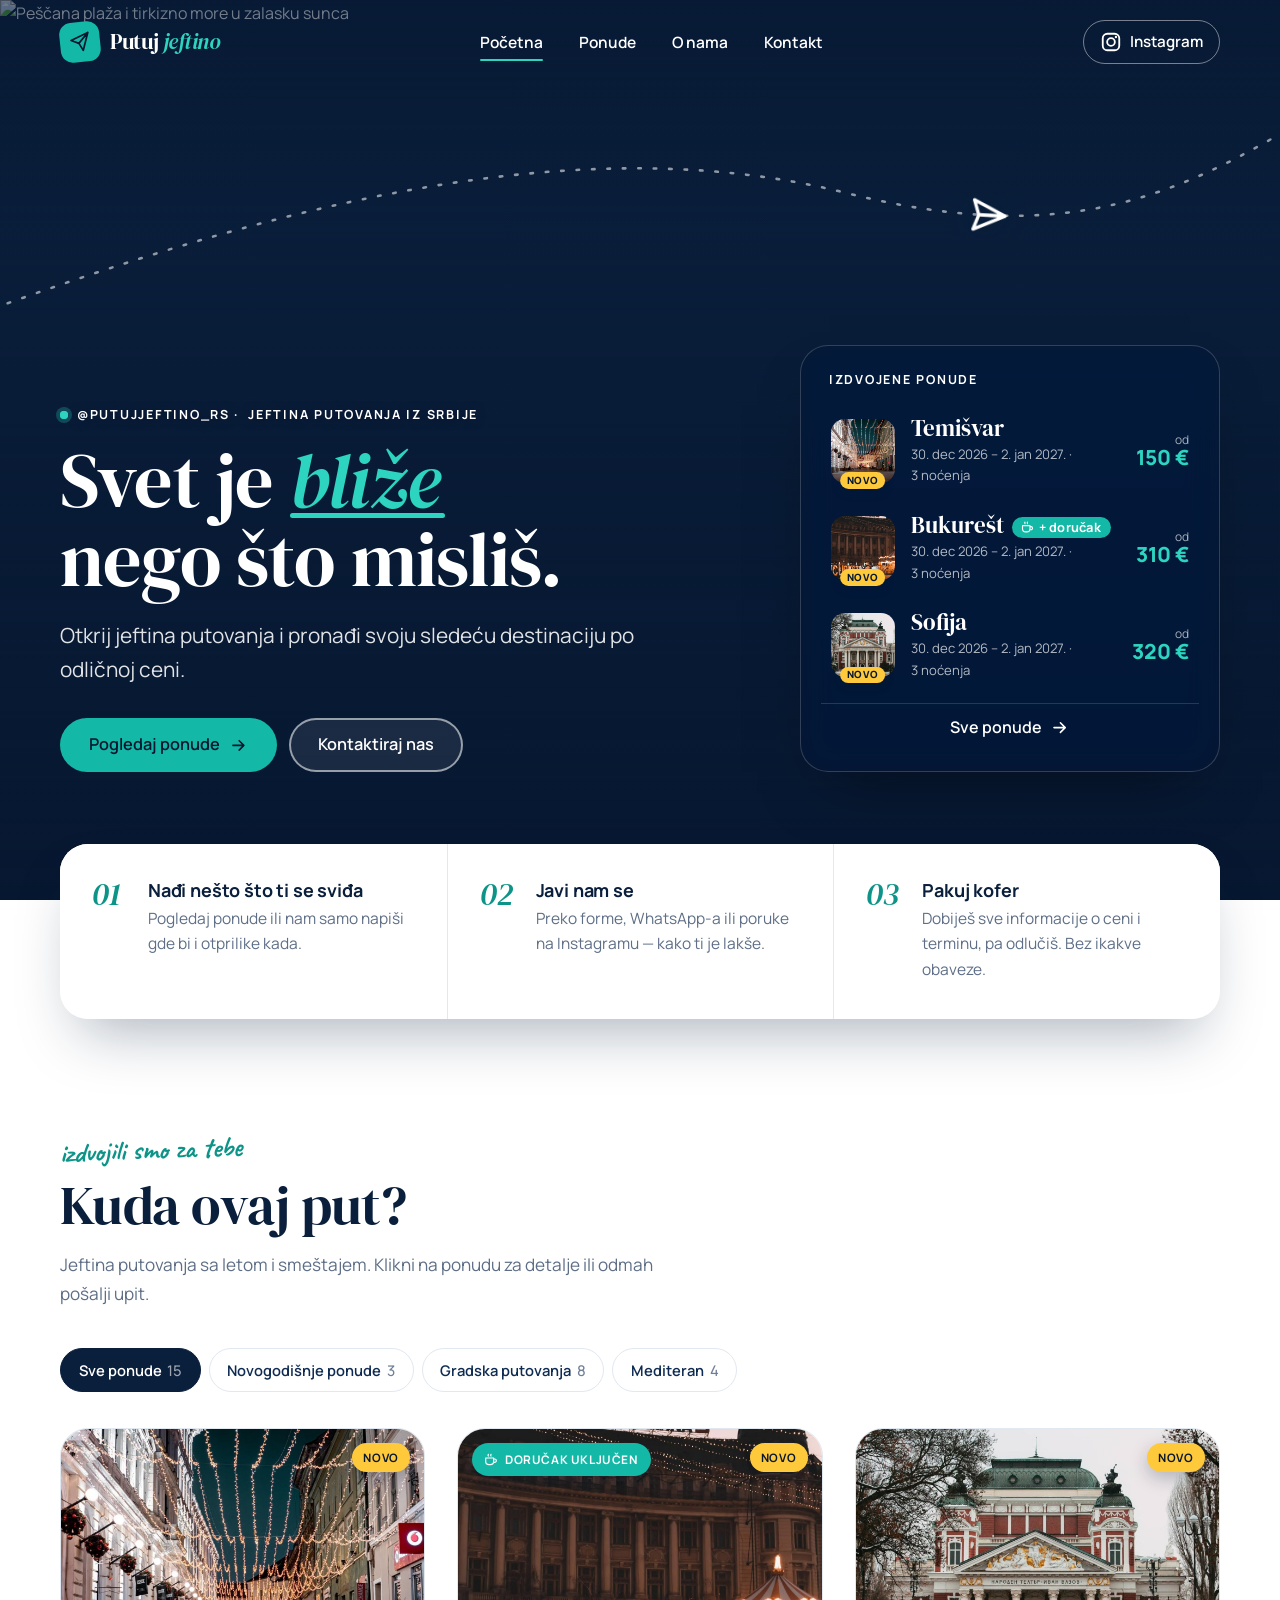
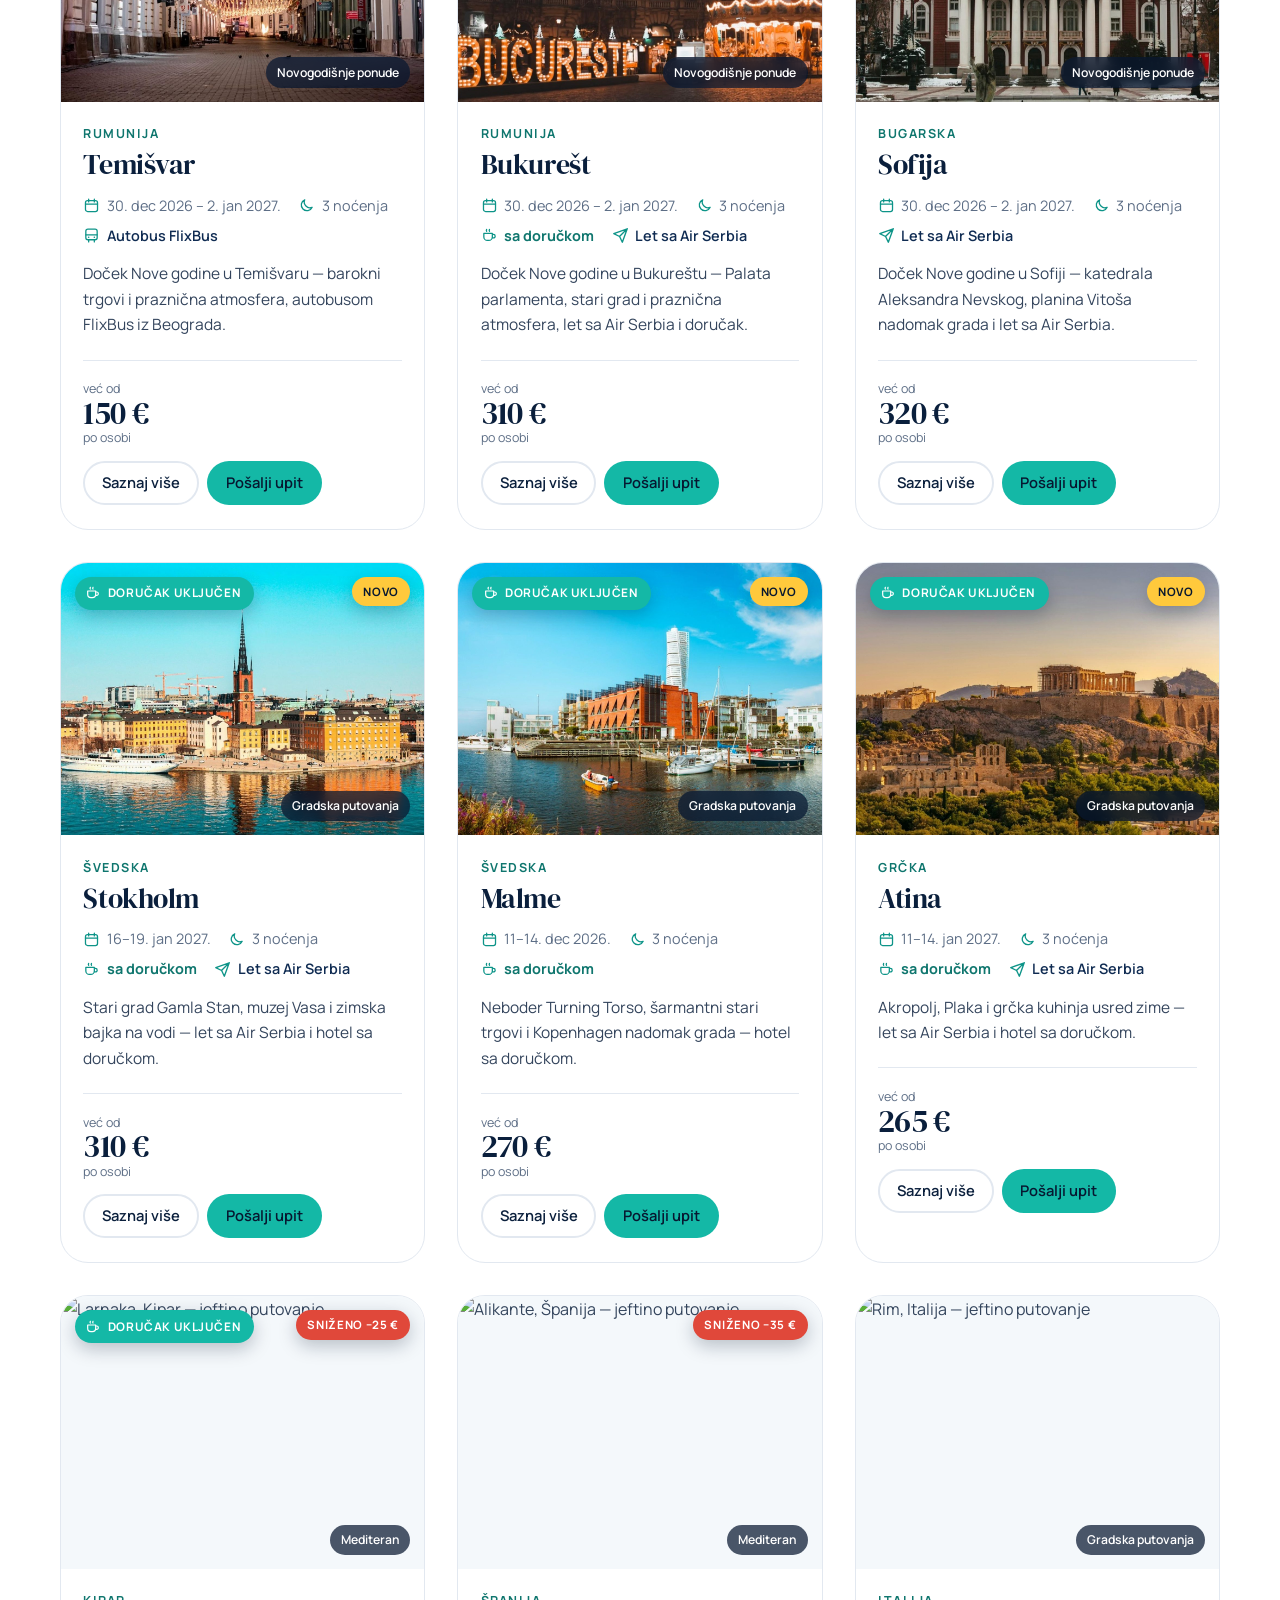
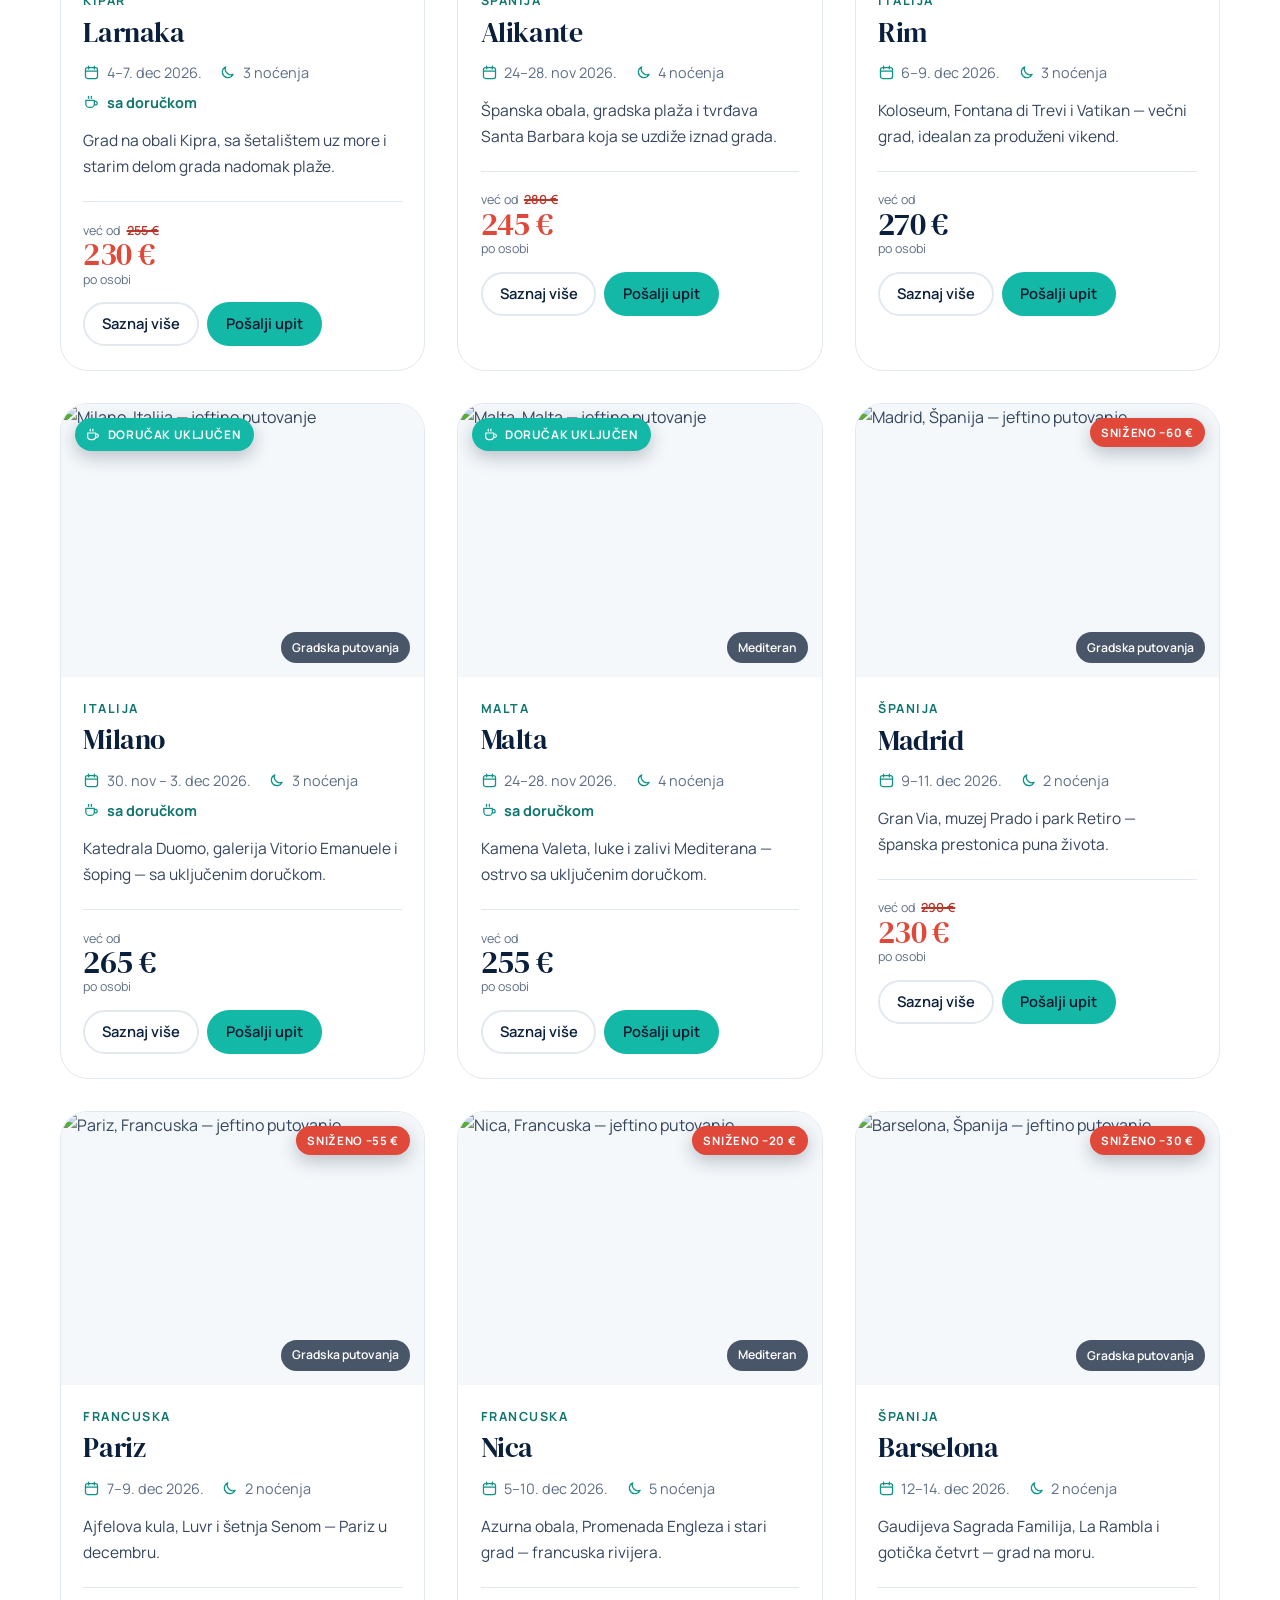
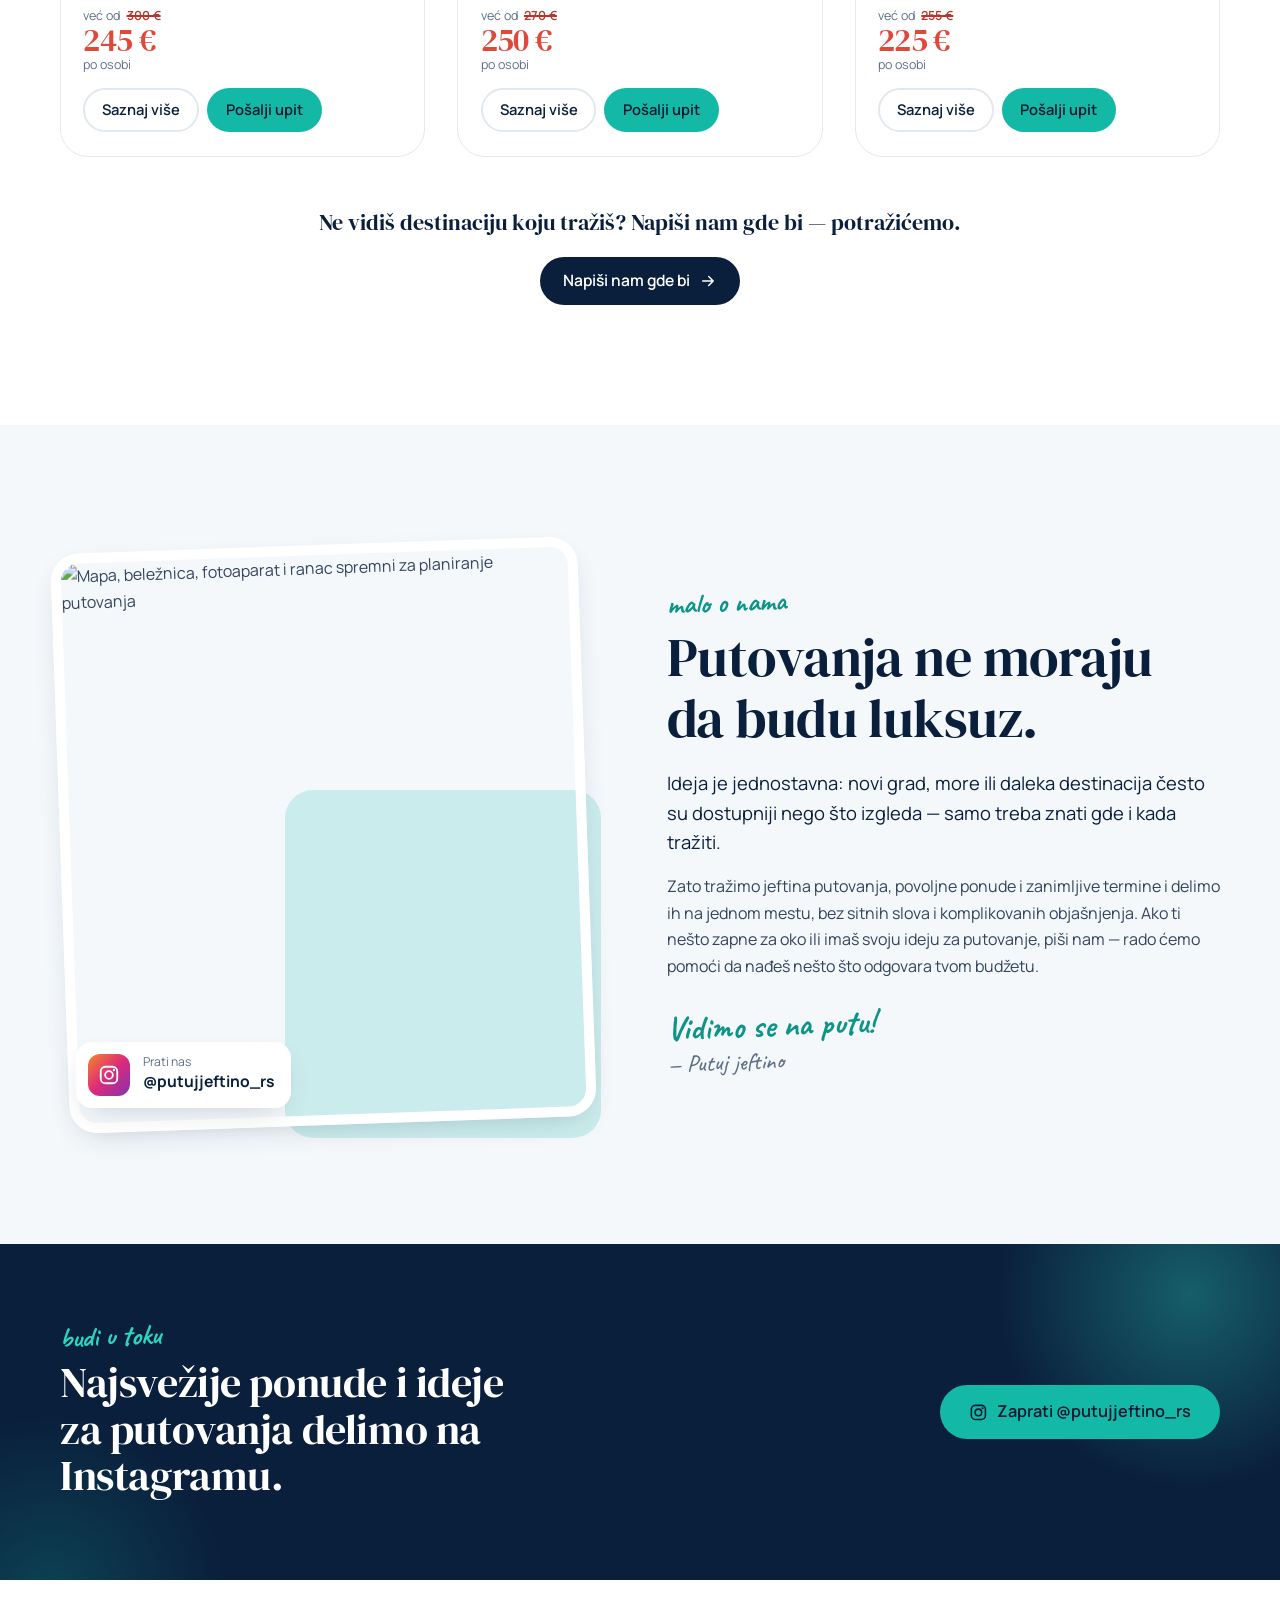
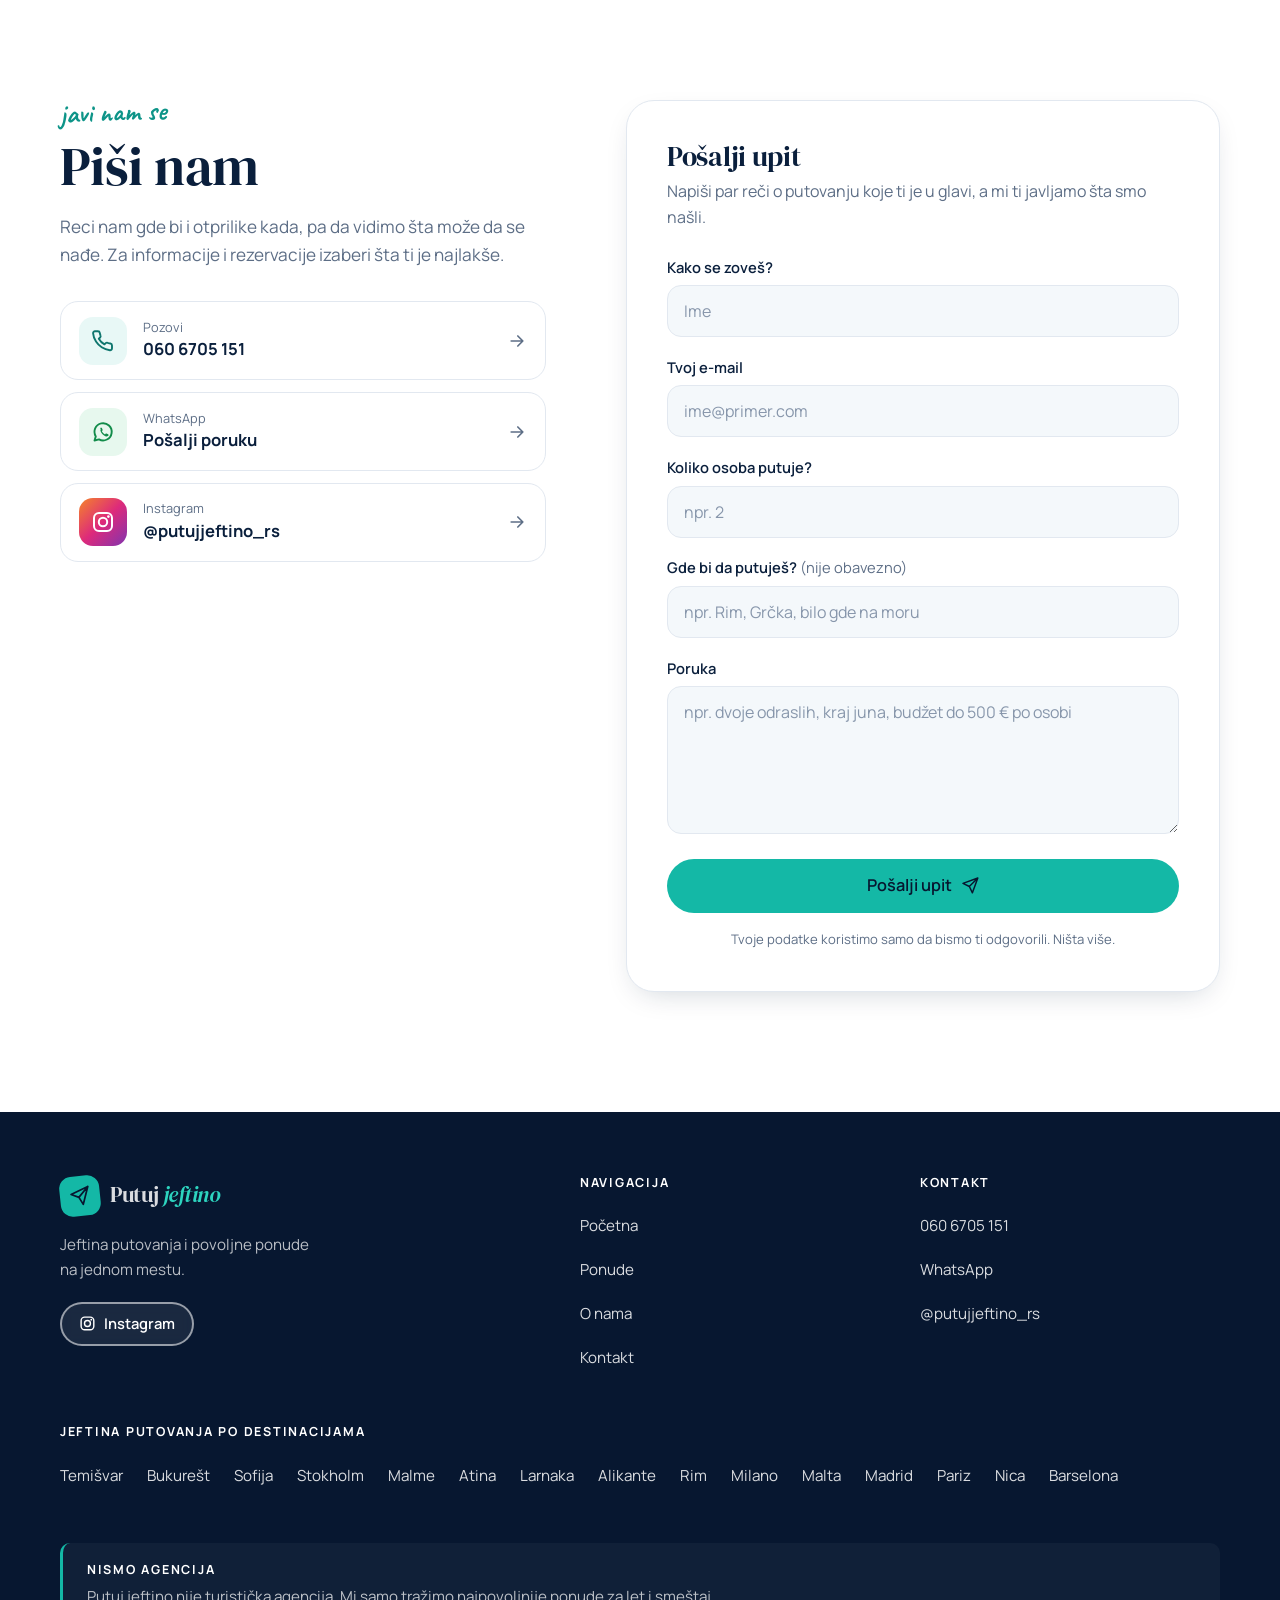
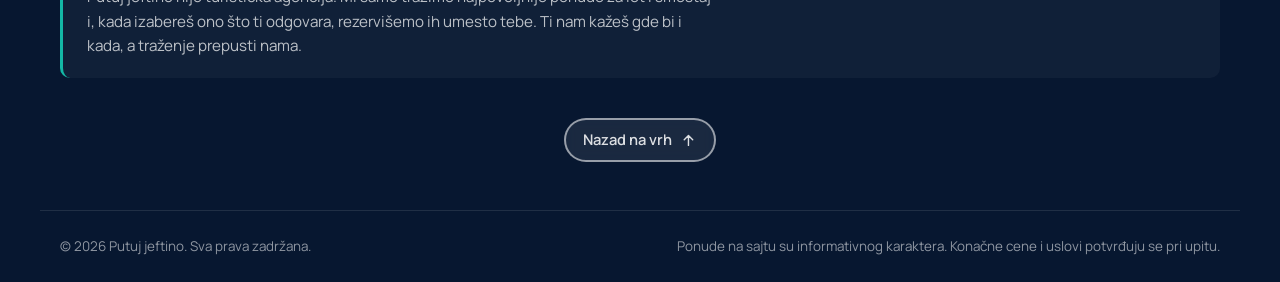
==== index.html @ 97891f22 "Google Tag Manager na svim stranicama i merenje kontakt klikova" ====
<!doctype html>
<html lang="sr-Latn">
<head>
  <!-- Google tag -->
  <script async src="https://www.googletagmanager.com/gtm.js?id=GTM-NZ6K85M3"></script>
  <script>
    window.dataLayer = window.dataLayer || [];
    function gtag(){dataLayer.push(arguments);}
    gtag('js', new Date());
  </script>
  <!-- /Google tag -->
  <meta charset="utf-8">
  <meta name="viewport" content="width=device-width, initial-scale=1, viewport-fit=cover">
  <title>Jeftina putovanja iz Srbije | Putuj jeftino</title>
  <meta name="description" content="Jeftina putovanja iz Srbije na jednom mestu: city break i odmor na moru sa avio kartom i smeštajem. Pogledaj ponude i pošalji upit preko WhatsApp-a.">
  <meta name="keywords" content="jeftina putovanja, jeftina putovanja iz Srbije, povoljna putovanja, ponude za putovanja, city break, letovanje, putovanja iz Srbije, Putuj jeftino">
  <meta name="robots" content="index, follow, max-image-preview:large">
  <meta name="theme-color" content="#0A1F3C">
  <meta name="format-detection" content="telephone=no">
  <link rel="canonical" href="https://putujjeftino.rs/">

  <!-- Društvene mreže (pregled linka na Instagramu, Viberu, WhatsApp-u, Facebooku) -->
  <meta property="og:type" content="website">
  <meta property="og:locale" content="sr_RS">
  <meta property="og:site_name" content="Putuj jeftino">
  <meta property="og:title" content="Jeftina putovanja iz Srbije | Putuj jeftino">
  <meta property="og:description" content="Svet je bliže nego što misliš. Jeftina putovanja sa avio kartom i smeštajem, za putnike iz Srbije.">
  <meta property="og:url" content="https://putujjeftino.rs/">
  <meta property="og:image" content="https://putujjeftino.rs/images/og-putuj-jeftino.jpg">
  <meta property="og:image:width" content="1200">
  <meta property="og:image:height" content="630">
  <meta property="og:image:type" content="image/jpeg">
  <meta property="og:image:alt" content="Putuj jeftino — povoljna putovanja iz Srbije. Svet je bliže nego što misliš.">
  <meta name="twitter:card" content="summary_large_image">
  <meta name="twitter:title" content="Jeftina putovanja iz Srbije | Putuj jeftino">
  <meta name="twitter:description" content="Svet je bliže nego što misliš. Jeftina putovanja sa avio kartom i smeštajem, za putnike iz Srbije.">
  <meta name="twitter:image" content="https://putujjeftino.rs/images/og-putuj-jeftino.jpg">

  <link rel="icon" href="favicon.svg" type="image/svg+xml">
  <link rel="apple-touch-icon" href="apple-touch-icon.png">

  <link rel="preconnect" href="https://fonts.googleapis.com">
  <link rel="preconnect" href="https://fonts.gstatic.com" crossorigin>
  <link href="https://fonts.googleapis.com/css2?family=Caveat:wght@500;700&family=DM+Serif+Display:ital@0;1&family=Manrope:wght@400;500;600;700;800&display=swap" rel="stylesheet">

  <link rel="preload" as="image" href="images/hero-mobile.webp" media="(max-width: 700px)">
  <link rel="preload" as="image" href="images/hero.webp" media="(min-width: 701px)">

  <link rel="stylesheet" href="styles.css">

  <script>document.documentElement.classList.add('js');</script>

  <script type="application/ld+json">
  {
    "@context": "https://schema.org",
    "@graph": [
      {
        "@type": "Organization",
        "@id": "https://putujjeftino.rs/#organizacija",
        "name": "Putuj jeftino",
        "url": "https://putujjeftino.rs/",
        "logo": "https://putujjeftino.rs/apple-touch-icon.png",
        "description": "Jeftina putovanja iz Srbije: tražimo najpovoljnije ponude za let i smeštaj i rezervišemo ih umesto tebe.",
        "telephone": "+381606705151",
        "areaServed": { "@type": "Country", "name": "Srbija" },
        "sameAs": ["https://www.instagram.com/putujjeftino_rs/"]
      },
      {
        "@type": "WebSite",
        "@id": "https://putujjeftino.rs/#sajt",
        "name": "Putuj jeftino",
        "alternateName": "Jeftina putovanja iz Srbije",
        "url": "https://putujjeftino.rs/",
        "inLanguage": "sr-Latn",
        "publisher": { "@id": "https://putujjeftino.rs/#organizacija" }
      }
    ]
  }
  </script>
</head>
<body>

  <!-- Ikonice (koriste se na celom sajtu) -->
  <svg width="0" height="0" style="position:absolute" aria-hidden="true" focusable="false">
    <symbol id="i-instagram" viewBox="0 0 24 24"><rect x="3" y="3" width="18" height="18" rx="5" fill="none" stroke="currentColor" stroke-width="2"/><circle cx="12" cy="12" r="4.2" fill="none" stroke="currentColor" stroke-width="2"/><circle cx="17.4" cy="6.6" r="1.3" fill="currentColor"/></symbol>
    <symbol id="i-whatsapp" viewBox="0 0 24 24"><path d="M3.5 20.5l1.3-4.1A8.6 8.6 0 1 1 8 19.4z" fill="none" stroke="currentColor" stroke-width="1.9" stroke-linejoin="round"/><path d="M9.1 8.2c.2-.4.5-.5.8-.5h.5c.2 0 .4.1.5.4l.7 1.6c.1.2 0 .5-.1.7l-.5.6c-.1.2-.1.4 0 .6.6 1.1 1.5 2 2.6 2.6.2.1.4.1.6 0l.6-.6c.2-.2.4-.2.7-.1l1.6.7c.3.1.4.3.4.5v.5c0 .4-.2.7-.5.9-.6.4-1.4.5-2.1.3-2.6-.8-4.6-2.8-5.4-5.4-.2-.7-.1-1.5.3-2.1z" fill="currentColor"/></symbol>
    <symbol id="i-phone" viewBox="0 0 24 24"><path d="M21 16.4v2.9a1.9 1.9 0 0 1-2.1 1.9 18.8 18.8 0 0 1-8.2-2.9 18.5 18.5 0 0 1-5.7-5.7A18.8 18.8 0 0 1 2.1 4.3 1.9 1.9 0 0 1 4 2.2h2.9a1.9 1.9 0 0 1 1.9 1.6c.1.9.4 1.8.7 2.7a1.9 1.9 0 0 1-.4 2L7.8 9.7a15.2 15.2 0 0 0 5.7 5.7l1.2-1.2a1.9 1.9 0 0 1 2-.4c.9.3 1.8.6 2.7.7a1.9 1.9 0 0 1 1.6 1.9z" fill="none" stroke="currentColor" stroke-width="1.9" stroke-linejoin="round"/></symbol>
    <symbol id="i-calendar" viewBox="0 0 24 24"><rect x="3.5" y="5" width="17" height="15.5" rx="3" fill="none" stroke="currentColor" stroke-width="1.8"/><path d="M3.5 10h17M8 3v4M16 3v4" stroke="currentColor" stroke-width="1.8" stroke-linecap="round"/></symbol>
    <symbol id="i-moon" viewBox="0 0 24 24"><path d="M20 14.5A8 8 0 0 1 9.5 4a8 8 0 1 0 10.5 10.5z" fill="none" stroke="currentColor" stroke-width="1.8" stroke-linejoin="round"/></symbol>
    <symbol id="i-arrow" viewBox="0 0 24 24"><path d="M5 12h14M13 6l6 6-6 6" fill="none" stroke="currentColor" stroke-width="2" stroke-linecap="round" stroke-linejoin="round"/></symbol>
    <symbol id="i-check" viewBox="0 0 24 24"><path d="M5 12.5l4.5 4.5L19 7.5" fill="none" stroke="currentColor" stroke-width="2.2" stroke-linecap="round" stroke-linejoin="round"/></symbol>
    <symbol id="i-cup" viewBox="0 0 24 24"><path d="M4 9h12v5a5 5 0 0 1-5 5H9a5 5 0 0 1-5-5zM16 10.5h1.5a2.5 2.5 0 0 1 0 5H16M8 3.5c-.6.8-.6 1.7 0 2.5M12 3.5c-.6.8-.6 1.7 0 2.5" fill="none" stroke="currentColor" stroke-width="1.8" stroke-linecap="round" stroke-linejoin="round"/></symbol>
    <symbol id="i-close" viewBox="0 0 24 24"><path d="M6 6l12 12M18 6L6 18" stroke="currentColor" stroke-width="2" stroke-linecap="round"/></symbol>
    <symbol id="i-plane" viewBox="0 0 24 24"><path d="M21.5 2.5L10.6 13.4M21.5 2.5l-6.9 19-3.9-8.1-8.2-4z" fill="none" stroke="currentColor" stroke-width="1.9" stroke-linecap="round" stroke-linejoin="round"/></symbol>
    <symbol id="i-bus" viewBox="0 0 24 24"><rect x="4" y="3" width="16" height="15" rx="3" fill="none" stroke="currentColor" stroke-width="1.8"/><path d="M4 11h16M8 18v3M16 18v3" fill="none" stroke="currentColor" stroke-width="1.8" stroke-linecap="round"/><circle cx="8" cy="14.5" r="1.1" fill="currentColor"/><circle cx="16" cy="14.5" r="1.1" fill="currentColor"/></symbol>
    <symbol id="i-info" viewBox="0 0 24 24"><circle cx="12" cy="12" r="9" fill="none" stroke="currentColor" stroke-width="1.8"/><path d="M12 11v5.5M12 7.6v.1" stroke="currentColor" stroke-width="2" stroke-linecap="round"/></symbol>
  </svg>

  <a class="skip-link" href="#sadrzaj">Preskoči na sadržaj</a>
  <div class="scroll-progress" aria-hidden="true"></div>

  <!-- ============ ZAGLAVLJE ============ -->
  <header class="site-header" id="zaglavlje">
    <div class="container header-inner">
      <a class="logo" href="#pocetna" aria-label="Putuj jeftino — početna">
        <span class="logo-mark" aria-hidden="true"><svg><use href="#i-plane"/></svg></span>
        <span class="logo-text">Putuj <em>jeftino</em></span>
      </a>

      <nav class="main-nav" id="glavni-meni" aria-label="Glavna navigacija">
        <ul>
          <li><a href="#pocetna" data-nav>Početna</a></li>
          <li><a href="#ponude" data-nav>Ponude</a></li>
          <li><a href="#o-nama" data-nav>O nama</a></li>
          <li><a href="#kontakt" data-nav>Kontakt</a></li>
        </ul>
        <a class="btn btn-primary nav-mobile-cta" href="#kontakt">Pošalji upit</a>
        <a class="nav-mobile-ig" href="https://www.instagram.com/putujjeftino_rs/" target="_blank" rel="noopener" data-instagram-link>
          <svg aria-hidden="true"><use href="#i-instagram"/></svg> @putujjeftino_rs
        </a>
      </nav>

      <div class="header-actions">
        <a class="icon-btn header-ig" href="https://www.instagram.com/putujjeftino_rs/" target="_blank" rel="noopener" aria-label="Instagram profil @putujjeftino_rs (otvara se u novom prozoru)" data-instagram-link>
          <svg aria-hidden="true"><use href="#i-instagram"/></svg>
          <span class="header-ig-text">Instagram</span>
        </a>
        <button class="menu-toggle" type="button" aria-expanded="false" aria-controls="glavni-meni" aria-label="Otvori meni">
          <span></span><span></span><span></span>
        </button>
      </div>
    </div>
  </header>

  <main id="sadrzaj">

    <!-- ============ POČETNA / HERO ============ -->
    <section class="hero" id="pocetna" aria-labelledby="hero-naslov">
      <picture class="hero-media">
        <source media="(max-width: 700px)" srcset="images/hero-mobile.webp">
        <img src="images/hero.webp" alt="Peščana plaža i tirkizno more u zalasku sunca" width="1920" height="1276" fetchpriority="high">
      </picture>
      <div class="hero-overlay" aria-hidden="true"></div>

      <!-- Avion koji preleće preko uvodne sekcije -->
      <svg class="hero-flight" viewBox="0 0 1200 700" preserveAspectRatio="xMidYMid slice" aria-hidden="true" focusable="false">
        <defs>
          <path id="ruta" d="M-60 300 C 240 180, 520 90, 760 150 S 1080 110, 1290 -20"/>
          <mask id="ruta-maska" maskUnits="userSpaceOnUse" x="-100" y="0" width="1400" height="700">
            <path d="M-60 300 C 240 180, 520 90, 760 150 S 1080 110, 1290 -20" class="flight-draw" pathLength="1"/>
          </mask>
        </defs>
        <use href="#ruta" class="flight-path" mask="url(#ruta-maska)"/>
        <g class="flight-plane">
          <use href="#i-plane" x="-16" y="-16" width="32" height="32" transform="rotate(45)"/>
          <animateMotion dur="7.5s" begin="0s" fill="freeze" rotate="auto" calcMode="spline" keyPoints="0;1" keyTimes="0;1" keySplines=".5 0 .3 1"><mpath href="#ruta"/></animateMotion>
        </g>
      </svg>
      <svg class="hero-flight hero-flight-mobile" viewBox="0 0 390 844" preserveAspectRatio="xMidYMid slice" aria-hidden="true" focusable="false">
        <defs>
          <path id="ruta-m" d="M-40 330 C 70 280, 250 320, 270 215 S 150 100, 440 50"/>
          <mask id="ruta-maska-m" maskUnits="userSpaceOnUse" x="-60" y="0" width="520" height="844">
            <path d="M-40 330 C 70 280, 250 320, 270 215 S 150 100, 440 50" class="flight-draw" pathLength="1"/>
          </mask>
        </defs>
        <use href="#ruta-m" class="flight-path" mask="url(#ruta-maska-m)"/>
        <g class="flight-plane">
          <use href="#i-plane" x="-13" y="-13" width="26" height="26" transform="rotate(45)"/>
          <animateMotion dur="7.5s" begin="0s" fill="freeze" rotate="auto" calcMode="spline" keyPoints="0;1" keyTimes="0;1" keySplines=".5 0 .3 1"><mpath href="#ruta-m"/></animateMotion>
        </g>
      </svg>

      <div class="container hero-content">
        <div class="hero-text">
          <div class="eyebrow eyebrow-light"><span class="dot" aria-hidden="true"></span> <span class="eyebrow-handle">@putujjeftino_rs ·</span> <h1 class="eyebrow-h1">jeftina putovanja iz Srbije</h1></div>
          <p class="hero-title" id="hero-naslov">Svet je <em>bliže</em> nego što misliš.</p>
          <p class="hero-sub">Otkrij jeftina putovanja i pronađi svoju sledeću destinaciju po odličnoj ceni.</p>
          <div class="hero-actions">
            <a class="btn btn-primary btn-lg" href="#ponude">Pogledaj ponude <svg aria-hidden="true"><use href="#i-arrow"/></svg></a>
            <a class="btn btn-outline-light btn-lg" href="#kontakt">Kontaktiraj nas</a>
          </div>
        </div>

        <!-- Izdvojene ponude (vidljivo na većim ekranima; popunjava se iz ponude.js) -->
        <aside class="hero-panel" aria-labelledby="hero-panel-naslov" hidden>
          <div class="hero-panel-head">
            <p id="hero-panel-naslov">Izdvojene ponude</p>
            <span class="hero-panel-tag" id="hero-panel-tag">Primeri</span>
          </div>
          <ul class="hero-deals" id="hero-ponude"></ul>
          <a class="hero-panel-all" href="#ponude">Sve ponude <svg aria-hidden="true"><use href="#i-arrow"/></svg></a>
        </aside>
      </div>

      <a class="scroll-cue" href="#kako" aria-label="Pomeri na sledeću sekciju"><span></span></a>
    </section>

    <!-- ============ KAKO FUNKCIONIŠE ============ -->
    <section class="steps-section" id="kako" aria-labelledby="kako-naslov">
      <div class="container">
        <h2 class="visually-hidden" id="kako-naslov">Kako do jeftinog putovanja</h2>
        <ol class="steps">
          <li class="step reveal">
            <span class="step-num">01</span>
            <h3>Nađi nešto što ti se sviđa</h3>
            <p>Pogledaj ponude ili nam samo napiši gde bi i otprilike kada.</p>
          </li>
          <li class="step reveal">
            <span class="step-num">02</span>
            <h3>Javi nam se</h3>
            <p>Preko forme, WhatsApp-a ili poruke na Instagramu — kako ti je lakše.</p>
          </li>
          <li class="step reveal">
            <span class="step-num">03</span>
            <h3>Pakuj kofer</h3>
            <p>Dobiješ sve informacije o ceni i terminu, pa odlučiš. Bez ikakve obaveze.</p>
          </li>
        </ol>
      </div>
    </section>

    <!-- ============ PONUDE ============ -->
    <section class="section offers-section" id="ponude" aria-labelledby="ponude-naslov">
      <div class="container">
        <div class="section-head reveal">
          <p class="hand-note">izdvojili smo za tebe</p>
          <h2 id="ponude-naslov">Kuda ovaj put?</h2>
          <p class="section-lead">Jeftina putovanja sa letom i smeštajem. Klikni na ponudu za detalje ili odmah pošalji upit.</p>
        </div>

        <div class="demo-notice reveal" id="demo-obavestenje" role="note">
          <svg aria-hidden="true"><use href="#i-info"/></svg>
          <p><strong>Mala napomena:</strong> ponude označene sa „Primer ponude“ su tu samo da vidiš kako će izgledati — nisu aktivne. Aktuelne ponude objavljujemo na <a href="https://www.instagram.com/putujjeftino_rs/" target="_blank" rel="noopener" data-instagram-link>Instagramu</a>, a možeš i da nam <a href="#kontakt">pošalješ upit</a>.</p>
        </div>

        <div class="filters reveal" role="group" aria-label="Filtriraj ponude" id="filteri"></div>

        <div class="offers-grid" id="lista-ponuda" aria-live="polite"></div>

        <noscript>
          <p class="noscript-msg">Za prikaz ponuda uključi JavaScript u pregledaču ili nas kontaktiraj na Instagramu <a href="https://www.instagram.com/putujjeftino_rs/">@putujjeftino_rs</a>.</p>
        </noscript>

        <div class="offers-more reveal">
          <p>Ne vidiš destinaciju koju tražiš? Napiši nam gde bi — potražićemo.</p>
          <a class="btn btn-navy" href="#kontakt">Napiši nam gde bi <svg aria-hidden="true"><use href="#i-arrow"/></svg></a>
        </div>
      </div>
    </section>

    <!-- ============ O NAMA ============ -->
    <section class="section about-section" id="o-nama" aria-labelledby="o-nama-naslov">
      <div class="container about-grid">
        <div class="about-media reveal reveal-left">
          <img src="images/o-nama.webp" alt="Mapa, beležnica, fotoaparat i ranac spremni za planiranje putovanja" width="900" height="711" loading="lazy" decoding="async">
          <a class="about-ig-card" href="https://www.instagram.com/putujjeftino_rs/" target="_blank" rel="noopener" data-instagram-link>
            <span class="about-ig-icon" aria-hidden="true"><svg><use href="#i-instagram"/></svg></span>
            <span><small>Prati nas</small><strong>@putujjeftino_rs</strong></span>
          </a>
        </div>

        <div class="about-text reveal reveal-right">
          <p class="hand-note">malo o nama</p>
          <h2 id="o-nama-naslov">Putovanja ne moraju da budu luksuz.</h2>
          <p class="lead">Ideja je jednostavna: novi grad, more ili daleka destinacija često su dostupniji nego što izgleda — samo treba znati gde i kada tražiti.</p>
          <p>Zato tražimo jeftina putovanja, povoljne ponude i zanimljive termine i delimo ih na jednom mestu, bez sitnih slova i komplikovanih objašnjenja. Ako ti nešto zapne za oko ili imaš svoju ideju za putovanje, piši nam — rado ćemo pomoći da nađeš nešto što odgovara tvom budžetu.</p>

          <p class="signature">Vidimo se na putu!<span>— Putuj jeftino</span></p>
        </div>
      </div>
    </section>

    <!-- ============ INSTAGRAM TRAKA ============ -->
    <section class="ig-band" aria-labelledby="ig-naslov">
      <div class="container ig-band-inner reveal">
        <div>
          <p class="hand-note hand-note-light">budi u toku</p>
          <h2 id="ig-naslov">Najsvežije ponude i ideje za putovanja delimo na Instagramu.</h2>
        </div>
        <a class="btn btn-primary btn-lg" href="https://www.instagram.com/putujjeftino_rs/" target="_blank" rel="noopener" data-instagram-link>
          <svg aria-hidden="true"><use href="#i-instagram"/></svg> Zaprati @putujjeftino_rs
        </a>
      </div>
    </section>

    <!-- ============ KONTAKT ============ -->
    <section class="section contact-section" id="kontakt" aria-labelledby="kontakt-naslov">
      <div class="container contact-grid">
        <div class="contact-info reveal reveal-left">
          <p class="hand-note">javi nam se</p>
          <h2 id="kontakt-naslov">Piši nam</h2>
          <p class="section-lead">Reci nam gde bi i otprilike kada, pa da vidimo šta može da se nađe. Za informacije i rezervacije izaberi šta ti je najlakše.</p>

          <ul class="contact-cards">
            <li>
              <a class="contact-card" href="tel:+381606705151" data-phone-link>
                <span class="contact-icon ci-phone" aria-hidden="true"><svg><use href="#i-phone"/></svg></span>
                <span><small>Pozovi</small><strong data-phone-text>060 6705 151</strong></span>
                <svg class="contact-arrow" aria-hidden="true"><use href="#i-arrow"/></svg>
              </a>
            </li>
            <li>
              <a class="contact-card" href="https://wa.me/381606705151" target="_blank" rel="noopener" data-whatsapp-link>
                <span class="contact-icon ci-wa" aria-hidden="true"><svg><use href="#i-whatsapp"/></svg></span>
                <span><small>WhatsApp</small><strong>Pošalji poruku</strong></span>
                <svg class="contact-arrow" aria-hidden="true"><use href="#i-arrow"/></svg>
              </a>
            </li>
            <li>
              <a class="contact-card" href="https://www.instagram.com/putujjeftino_rs/" target="_blank" rel="noopener" data-instagram-link>
                <span class="contact-icon ci-ig" aria-hidden="true"><svg><use href="#i-instagram"/></svg></span>
                <span><small>Instagram</small><strong>@putujjeftino_rs</strong></span>
                <svg class="contact-arrow" aria-hidden="true"><use href="#i-arrow"/></svg>
              </a>
            </li>
          </ul>
        </div>

        <div class="form-card reveal reveal-right">
          <h3>Pošalji upit</h3>
          <p class="form-intro">Napiši par reči o putovanju koje ti je u glavi, a mi ti javljamo šta smo našli.</p>

          <form id="kontakt-forma" novalidate>
            <input type="hidden" name="_subject" value="Novi upit sa sajta Putuj jeftino">
            <div class="hp" aria-hidden="true">
              <label for="hp-polje">Ne popunjavaj ovo polje</label>
              <input type="text" id="hp-polje" name="_gotcha" tabindex="-1" autocomplete="off">
            </div>

            <div class="field">
              <label for="ime">Kako se zoveš?</label>
              <input id="ime" name="ime" type="text" autocomplete="name" required placeholder="Ime">
              <p class="field-error" id="ime-greska"></p>
            </div>

            <div class="field">
              <label for="email">Tvoj e-mail</label>
              <input id="email" name="email" type="email" autocomplete="email" inputmode="email" required placeholder="ime@primer.com">
              <p class="field-error" id="email-greska"></p>
            </div>

            <div class="field">
              <label for="osobe">Koliko osoba putuje?</label>
              <input id="osobe" name="broj_osoba" type="number" inputmode="numeric" min="1" max="50" step="1" required placeholder="npr. 2">
              <p class="field-error" id="osobe-greska"></p>
            </div>

            <div class="field">
              <label for="destinacija">Gde bi da putuješ? <span class="optional">(nije obavezno)</span></label>
              <input id="destinacija" name="destinacija" type="text" list="destinacije-lista" placeholder="npr. Rim, Grčka, bilo gde na moru">
              <datalist id="destinacije-lista"></datalist>
            </div>

            <div class="field">
              <label for="poruka">Poruka</label>
              <textarea id="poruka" name="poruka" rows="5" required placeholder="npr. dvoje odraslih, kraj juna, budžet do 500 € po osobi"></textarea>
              <p class="field-error" id="poruka-greska"></p>
            </div>

            <button class="btn btn-primary btn-lg btn-block" type="submit">
              <span class="btn-label">Pošalji upit</span>
              <svg aria-hidden="true"><use href="#i-plane"/></svg>
            </button>

            <p class="form-status" id="forma-status" role="status" aria-live="polite"></p>
            <p class="form-privacy">Tvoje podatke koristimo samo da bismo ti odgovorili. Ništa više.</p>
          </form>
        </div>
      </div>
    </section>
  </main>

  <!-- ============ PODNOŽJE ============ -->
  <footer class="site-footer">
    <div class="container footer-grid">
      <div class="footer-brand">
        <a class="logo logo-light" href="#pocetna" aria-label="Putuj jeftino — početna">
          <span class="logo-mark" aria-hidden="true"><svg><use href="#i-plane"/></svg></span>
          <span class="logo-text">Putuj <em>jeftino</em></span>
        </a>
        <p>Jeftina putovanja i povoljne ponude na jednom mestu.</p>
        <a class="btn btn-outline-light btn-sm footer-ig" href="https://www.instagram.com/putujjeftino_rs/" target="_blank" rel="noopener" data-instagram-link>
          <svg aria-hidden="true"><use href="#i-instagram"/></svg> Instagram
        </a>
      </div>

      <nav class="footer-nav" aria-label="Navigacija u podnožju">
        <h2>Navigacija</h2>
        <ul>
          <li><a href="#pocetna">Početna</a></li>
          <li><a href="#ponude">Ponude</a></li>
          <li><a href="#o-nama">O nama</a></li>
          <li><a href="#kontakt">Kontakt</a></li>
        </ul>
      </nav>

      <div class="footer-contact">
        <h2>Kontakt</h2>
        <ul>
          <li><a href="tel:+381606705151" data-phone-link><span data-phone-text>060 6705 151</span></a></li>
          <li><a href="https://wa.me/381606705151" target="_blank" rel="noopener" data-whatsapp-link>WhatsApp</a></li>
          <li><a href="https://www.instagram.com/putujjeftino_rs/" target="_blank" rel="noopener" data-instagram-link>@putujjeftino_rs</a></li>
        </ul>
      </div>
    </div>

    <nav class="container footer-dest" aria-label="Destinacije">
      <h2>Jeftina putovanja po destinacijama</h2>
      <ul>
        <!-- destinacije -->
          <li><a href="/temisvar">Temišvar</a></li>
          <li><a href="/bukurest">Bukurešt</a></li>
          <li><a href="/sofija">Sofija</a></li>
          <li><a href="/stokholm">Stokholm</a></li>
          <li><a href="/malme">Malme</a></li>
          <li><a href="/atina">Atina</a></li>
          <li><a href="/larnaka">Larnaka</a></li>
          <li><a href="/alikante">Alikante</a></li>
          <li><a href="/rim">Rim</a></li>
          <li><a href="/milano">Milano</a></li>
          <li><a href="/malta">Malta</a></li>
          <li><a href="/madrid">Madrid</a></li>
          <li><a href="/pariz">Pariz</a></li>
          <li><a href="/nica">Nica</a></li>
          <li><a href="/barselona">Barselona</a></li>
        <!-- /destinacije -->
      </ul>
    </nav>

    <div class="container">
      <div class="footer-note">
        <h2>Nismo agencija</h2>
        <p>Putuj jeftino nije turistička agencija. Mi samo tražimo najpovoljnije ponude za let i smeštaj i, kada izabereš ono što ti odgovara, rezervišemo ih umesto tebe. Ti nam kažeš gde bi i kada, a traženje prepusti nama.</p>
      </div>
    </div>

    <div class="container footer-to-top">
      <a class="btn btn-outline-light btn-sm to-top" href="#pocetna">Nazad na vrh <svg aria-hidden="true"><use href="#i-arrow"/></svg></a>
    </div>

    <div class="container footer-bottom">
      <p>© <span id="godina">2026</span> Putuj jeftino. Sva prava zadržana.</p>
      <p>Ponude na sajtu su informativnog karaktera. Konačne cene i uslovi potvrđuju se pri upitu.</p>
    </div>
  </footer>

  <!-- Plutajuće WhatsApp dugme -->
  <a class="wa-fab" href="https://wa.me/381606705151" target="_blank" rel="noopener" aria-label="Piši nam na WhatsApp-u" data-whatsapp-link>
    <svg aria-hidden="true"><use href="#i-whatsapp"/></svg>
  </a>

  <!-- Prozor sa detaljima ponude -->
  <dialog class="offer-dialog" id="detalji-ponude" aria-labelledby="dialog-naslov">
    <div class="dialog-inner" id="dialog-sadrzaj"></div>
  </dialog>

  <script src="podesavanja.js"></script>
  <script src="ponude.js"></script>
  <script src="script.js"></script>
</body>
</html>
---- styles.css ----
/* =====================================================================
   Putuj jeftino — stilovi
   Boje se menjaju na jednom mestu: u bloku :root ispod.
   ===================================================================== */

:root {
  --navy-950: #071730;
  --navy-900: #0A1F3C;
  --navy-800: #0F2B52;
  --navy-700: #1B3B68;
  --teal-400: #2DD4BF;
  --teal-500: #14B8A6;
  --teal-600: #0D9488;
  --teal-700: #0F766E;
  --teal-50:  #E8F8F6;

  --ink: #0A1F3C;
  --text: #33445C;
  --muted: #5D6E86;
  --line: #E2E8F0;
  --bg: #FFFFFF;
  --bg-soft: #F4F8FB;
  --danger: #C0392B;

  --font-display: "DM Serif Display", Georgia, "Times New Roman", serif;
  --font-body: "Manrope", system-ui, -apple-system, "Segoe UI", Roboto, sans-serif;

  --radius-sm: 10px;
  --radius: 18px;
  --radius-lg: 28px;
  --shadow-sm: 0 1px 2px rgba(10, 31, 60, .06), 0 2px 8px rgba(10, 31, 60, .05);
  --shadow: 0 10px 30px -12px rgba(10, 31, 60, .22);
  --shadow-lg: 0 30px 60px -20px rgba(10, 31, 60, .35);

  --header-h: 72px;
  --gutter: 20px;
  --ease: cubic-bezier(.22, .61, .36, 1);
}

/* ---------- Osnova ---------- */
*, *::before, *::after { box-sizing: border-box; }

html {
  scroll-behavior: smooth;
  -webkit-text-size-adjust: 100%;
  text-size-adjust: 100%;
}

body {
  margin: 0;
  background: var(--bg);
  color: var(--text);
  font-family: var(--font-body);
  font-size: 1rem;
  line-height: 1.65;
  -webkit-font-smoothing: antialiased;
  -moz-osx-font-smoothing: grayscale;
  -webkit-tap-highlight-color: transparent;
  overflow-x: hidden;
}

body.menu-open { overflow: hidden; }
/* Stranica nikad ne sme da se pomera levo-desno (overflow-x: hidden na body Safari na iPhone-u ne poštuje) */
@supports (overflow: clip) {
  html, body { overflow-x: clip; }
}

img { display: block; max-width: 100%; height: auto; }
svg { width: 1.2em; height: 1.2em; flex-shrink: 0; }
a { color: var(--teal-700); text-underline-offset: 3px; }
a:hover { color: var(--teal-600); }

h1, h2, h3, .hero-title { color: var(--ink); margin: 0; line-height: 1.12; }
h1, h2, .hero-title { font-family: var(--font-display); font-weight: 400; letter-spacing: -.01em; }
h1 em, h2 em, .hero-title em { font-style: italic; color: var(--teal-600); font-weight: 400; }
/* DM Serif Display ima samo jednu debljinu — sprečava veštačko podebljavanje */
h1, h2, .hero-title, .logo-text, .step-num, .offer-body h3, .offer-price strong, .form-card h3, .offers-more p { font-synthesis: none; }
h3 { font-size: 1.125rem; font-weight: 700; letter-spacing: -.01em; }
p { margin: 0; }

section[id] { scroll-margin-top: calc(var(--header-h) - 1px); }

:focus-visible {
  outline: 3px solid var(--teal-400);
  outline-offset: 3px;
  border-radius: 6px;
}

.container {
  width: 100%;
  max-width: var(--container, 1200px);
  margin-inline: auto;
  padding-inline: max(var(--gutter), env(safe-area-inset-left)) max(var(--gutter), env(safe-area-inset-right));
}

.visually-hidden {
  position: absolute !important;
  width: 1px; height: 1px;
  margin: -1px; padding: 0;
  overflow: hidden;
  clip: rect(0 0 0 0);
  white-space: nowrap;
  border: 0;
}

.skip-link {
  position: absolute;
  left: 12px; top: -60px;
  z-index: 200;
  padding: 10px 16px;
  background: var(--navy-900);
  color: #fff;
  border-radius: var(--radius-sm);
  text-decoration: none;
  font-weight: 600;
  transition: top .2s;
}
.skip-link:focus { top: 12px; color: #fff; }

/* ---------- Dugmad ---------- */
.btn {
  display: inline-flex;
  align-items: center;
  justify-content: center;
  gap: .55em;
  min-height: 48px;
  padding: .75rem 1.35rem;
  border: 2px solid transparent;
  border-radius: 999px;
  font: 600 .975rem/1.2 var(--font-body);
  text-decoration: none;
  cursor: pointer;
  transition: background-color .2s var(--ease), color .2s var(--ease), border-color .2s var(--ease), transform .2s var(--ease), box-shadow .2s var(--ease);
  -webkit-appearance: none;
  appearance: none;
  white-space: nowrap;
}
.btn svg { width: 1.15em; height: 1.15em; transition: transform .2s var(--ease); }
.btn:hover svg { transform: translateX(3px); }
.btn:active { transform: translateY(1px); }

.btn-primary { background: var(--teal-500); color: var(--navy-950); }
.btn-primary:hover { background: var(--teal-400); color: var(--navy-950); box-shadow: 0 10px 24px -10px rgba(20, 184, 166, .7); }

.btn-navy { background: var(--navy-900); color: #fff; }
.btn-navy:hover { background: var(--navy-700); color: #fff; }

.btn-ghost { background: transparent; color: var(--navy-900); border-color: var(--line); }
.btn-ghost:hover { border-color: var(--navy-900); color: var(--navy-900); }

.btn-outline-light { background: rgba(255, 255, 255, .08); color: #fff; border-color: rgba(255, 255, 255, .55); -webkit-backdrop-filter: blur(6px); backdrop-filter: blur(6px); }
.btn-outline-light:hover { background: #fff; color: var(--navy-900); border-color: #fff; }

.btn-lg { min-height: 54px; padding: .9rem 1.7rem; font-size: 1.02rem; }
.btn-sm { min-height: 44px; padding: .55rem 1.05rem; font-size: .92rem; }
.btn-block { width: 100%; }
.btn[disabled] { opacity: .6; cursor: progress; }

.icon-btn {
  display: inline-flex;
  align-items: center;
  gap: .5rem;
  min-height: 44px;
  min-width: 44px;
  justify-content: center;
  padding: 0 .7rem;
  border-radius: 999px;
  color: inherit;
  text-decoration: none;
  font-weight: 600;
  font-size: .95rem;
  transition: background-color .2s, color .2s;
}
.icon-btn svg { width: 22px; height: 22px; }

/* ---------- Oznake iznad naslova ---------- */
.eyebrow {
  display: inline-flex;
  align-items: center;
  gap: .55rem;
  margin-bottom: 1rem;
  color: var(--teal-700);
  font-size: .78rem;
  font-weight: 700;
  letter-spacing: .14em;
  text-transform: uppercase;
}
.eyebrow::before {
  content: "";
  width: 28px; height: 2px;
  background: currentColor;
  border-radius: 2px;
}
.eyebrow-light { color: var(--teal-400); }
.hero .eyebrow::before { display: none; }
.hero .eyebrow { color: #fff; text-shadow: 0 1px 10px rgba(7, 23, 48, .55); }
.eyebrow-h1 {
  display: inline;
  margin: 0;
  color: inherit;
  font: inherit;
  letter-spacing: inherit;
  line-height: inherit;
}
.eyebrow .dot {
  width: 8px; height: 8px;
  border-radius: 50%;
  background: var(--teal-400);
  box-shadow: 0 0 0 4px rgba(45, 212, 191, .25);
}

/* ---------- Zaglavlje ---------- */
.site-header {
  position: fixed;
  inset: 0 0 auto 0;
  z-index: 100;
  padding-top: env(safe-area-inset-top);
  color: #fff;
  transition: background-color .3s var(--ease), box-shadow .3s var(--ease), color .3s var(--ease);
}
.site-header.is-scrolled,
body.menu-open .site-header {
  background: rgba(255, 255, 255, .96);
  -webkit-backdrop-filter: saturate(180%) blur(12px);
  backdrop-filter: saturate(180%) blur(12px);
  color: var(--navy-900);
  box-shadow: 0 1px 0 var(--line), 0 8px 24px -16px rgba(10, 31, 60, .25);
}
/* backdrop-filter bi "zarobio" mobilni meni unutar zaglavlja, zato ga gasimo dok je meni otvoren */
body.menu-open .site-header {
  background: #fff;
  -webkit-backdrop-filter: none;
  backdrop-filter: none;
}

.header-inner {
  display: flex;
  align-items: center;
  justify-content: space-between;
  gap: 1rem;
  height: var(--header-h);
}

.logo {
  display: inline-flex;
  align-items: center;
  gap: .65rem;
  color: inherit;
  text-decoration: none;
  position: relative;
  z-index: 2;
}
.logo:hover { color: inherit; }
.logo-mark {
  display: grid;
  place-items: center;
  width: 40px; height: 40px;
  border-radius: 12px;
  background: var(--teal-500);
  color: var(--navy-950);
  transform: rotate(-6deg);
  transition: transform .3s var(--ease);
}
.logo:hover .logo-mark { transform: rotate(0); }
.logo-mark svg { width: 22px; height: 22px; }
.logo-text {
  font-family: var(--font-display);
  font-size: 1.4rem;
  font-weight: 600;
  letter-spacing: -.02em;
  line-height: 1;
  white-space: nowrap;
}
@media (max-width: 359px) {
  .logo-text { font-size: 1.2rem; }
  .logo-mark { width: 36px; height: 36px; }
}
.logo-text em { font-style: italic; font-weight: 400; color: var(--teal-400); }
.site-header.is-scrolled .logo-text em,
body.menu-open .logo-text em { color: var(--teal-600); }

.main-nav ul { list-style: none; margin: 0; padding: 0; }
.main-nav a[data-nav] {
  position: relative;
  color: inherit;
  text-decoration: none;
  font-weight: 600;
}

.header-actions { display: flex; align-items: center; gap: .25rem; position: relative; z-index: 2; }
.header-ig:hover { background: rgba(255, 255, 255, .15); color: inherit; }
.site-header.is-scrolled .header-ig:hover,
body.menu-open .header-ig:hover { background: var(--teal-50); color: var(--teal-700); }
.header-ig-text { display: none; }

/* Hamburger */
.menu-toggle {
  display: inline-flex;
  flex-direction: column;
  justify-content: center;
  gap: 5px;
  width: 44px; height: 44px;
  padding: 0 11px;
  border: 0;
  border-radius: 12px;
  background: transparent;
  color: inherit;
  cursor: pointer;
}
.menu-toggle span {
  display: block;
  height: 2px;
  border-radius: 2px;
  background: currentColor;
  transition: transform .3s var(--ease), opacity .2s;
}
.menu-toggle[aria-expanded="true"] span:nth-child(1) { transform: translateY(7px) rotate(45deg); }
.menu-toggle[aria-expanded="true"] span:nth-child(2) { opacity: 0; }
.menu-toggle[aria-expanded="true"] span:nth-child(3) { transform: translateY(-7px) rotate(-45deg); }

/* Mobilni meni */
@media (max-width: 899px) {
  .main-nav {
    position: fixed;
    inset: 0;
    z-index: 1;
    display: flex;
    flex-direction: column;
    gap: 1.5rem;
    padding: calc(var(--header-h) + env(safe-area-inset-top) + 1.5rem) max(var(--gutter), env(safe-area-inset-right)) calc(2rem + env(safe-area-inset-bottom)) max(var(--gutter), env(safe-area-inset-left));
    background: #fff;
    color: var(--navy-900);
    overflow-y: auto;
    opacity: 0;
    visibility: hidden;
    transform: translateY(-8px);
    transition: opacity .25s var(--ease), transform .25s var(--ease), visibility 0s linear .25s;
  }
  .main-nav.is-open {
    opacity: 1;
    visibility: visible;
    transform: none;
    transition: opacity .25s var(--ease), transform .25s var(--ease), visibility 0s;
  }
  .main-nav ul { display: flex; flex-direction: column; }
  .main-nav li { border-bottom: 1px solid var(--line); }
  .main-nav a[data-nav] {
    display: flex;
    align-items: center;
    justify-content: space-between;
    padding: 1.05rem 0;
    font-family: var(--font-display);
    font-size: 1.75rem;
    font-weight: 500;
    letter-spacing: -.01em;
  }
  .main-nav a[data-nav]::after {
    content: "→";
    font-family: var(--font-body);
    font-size: 1.1rem;
    color: var(--teal-600);
  }
  .main-nav a[data-nav].is-active { color: var(--teal-700); }
  .nav-mobile-cta { width: 100%; margin-top: .5rem; }
  .nav-mobile-ig {
    display: inline-flex;
    align-items: center;
    justify-content: center;
    gap: .5rem;
    min-height: 48px;
    color: var(--navy-900);
    font-weight: 600;
    text-decoration: none;
  }
  .nav-mobile-ig svg { width: 22px; height: 22px; color: var(--teal-600); }
}

/* Desktop meni */
@media (min-width: 900px) {
  :root { --header-h: 84px; }
  .menu-toggle, .nav-mobile-cta, .nav-mobile-ig { display: none; }
  .header-ig-text { display: inline; }
  .header-ig { border: 1.5px solid currentColor; border-color: rgba(255, 255, 255, .45); padding: 0 1rem; }
  .site-header.is-scrolled .header-ig { border-color: var(--line); }
  .main-nav ul { display: flex; gap: 2.25rem; }
  .main-nav a[data-nav] { padding: .5rem 0; font-size: .97rem; }
  .main-nav a[data-nav]::after {
    content: "";
    position: absolute;
    left: 0; right: 0; bottom: 0;
    height: 2px;
    border-radius: 2px;
    background: var(--teal-400);
    transform: scaleX(0);
    transform-origin: left;
    transition: transform .3s var(--ease);
  }
  .main-nav a[data-nav]:hover::after,
  .main-nav a[data-nav].is-active::after { transform: scaleX(1); }
  .site-header.is-scrolled .main-nav a[data-nav]::after { background: var(--teal-600); }
}

/* ---------- Hero ---------- */
.hero {
  position: relative;
  display: flex;
  align-items: flex-end;
  min-height: 100vh;
  min-height: 100svh;
  padding: calc(var(--header-h) + env(safe-area-inset-top) + 3rem) 0 calc(5.5rem + env(safe-area-inset-bottom));
  color: #fff;
  isolation: isolate;
  overflow: hidden;
  background: var(--navy-900);
}
.hero-media, .hero-media img {
  position: absolute;
  inset: 0;
  width: 100%;
  height: 100%;
  z-index: -2;
}
.hero-media img {
  object-fit: cover;
  object-position: center 60%;
  animation: heroZoom 18s var(--ease) both;
}
@keyframes heroZoom { from { transform: scale(1.08); } to { transform: scale(1); } }

.hero-overlay {
  position: absolute;
  inset: 0;
  z-index: -1;
  background:
    linear-gradient(180deg, rgba(7, 23, 48, .55) 0%, rgba(7, 23, 48, 0) 28%),
    linear-gradient(0deg, rgba(7, 23, 48, .92) 0%, rgba(7, 23, 48, .55) 42%, rgba(7, 23, 48, .1) 75%);
}

.hero .hero-title {
  max-width: 16ch;
  color: #fff;
  font-size: clamp(2.9rem, 11vw, 5.75rem);
  line-height: 1.04;
  text-wrap: balance;
}
.hero .hero-title em { color: var(--teal-400); }
.hero-sub {
  max-width: 34rem;
  margin-top: 1.25rem;
  color: rgba(255, 255, 255, .88);
  font-size: clamp(1.05rem, 2.6vw, 1.25rem);
  line-height: 1.6;
}
.hero-actions {
  display: flex;
  flex-wrap: wrap;
  gap: .75rem;
  margin-top: 2rem;
}

.hero-text > * { animation: rise .9s var(--ease) both; }
.hero-text > :nth-child(2) { animation-delay: .1s; }
.hero-text > :nth-child(3) { animation-delay: .2s; }
.hero-text > :nth-child(4) { animation-delay: .3s; }
@keyframes rise { from { opacity: 0; transform: translateY(22px); } to { opacity: 1; transform: none; } }

/* ---------- Izdvojene ponude u uvodnoj sekciji (veći ekrani) ---------- */
.hero-panel { display: none; }

@media (min-width: 1100px) {
  .hero-content {
    display: grid;
    grid-template-columns: minmax(0, 1.3fr) minmax(420px, .7fr);
    align-items: end;
    gap: 4rem;
  }
  .hero .hero-title { font-size: clamp(4.75rem, 5.7vw, 7rem); }
  .hero-sub { font-size: 1.3rem; max-width: 38rem; }

  .hero-panel:not([hidden]) {
    display: block;
    padding: 1.25rem;
    border: 1px solid rgba(255, 255, 255, .18);
    border-radius: var(--radius-lg);
    background: rgba(7, 23, 48, .42);
    -webkit-backdrop-filter: blur(16px) saturate(140%);
    backdrop-filter: blur(16px) saturate(140%);
    box-shadow: 0 30px 60px -30px rgba(0, 0, 0, .5);
    animation: rise .9s .45s var(--ease) both;
  }
}

.hero-panel-head {
  display: flex;
  align-items: center;
  justify-content: space-between;
  gap: 1rem;
  padding: .25rem .5rem .9rem;
}
.hero-panel-head p {
  color: #fff;
  font-size: .78rem;
  font-weight: 700;
  letter-spacing: .14em;
  text-transform: uppercase;
}
.hero-panel-tag {
  padding: .2rem .6rem;
  border-radius: 999px;
  background: #FFF3D6;
  color: #7A4F06;
  font-size: .7rem;
  font-weight: 700;
  letter-spacing: .06em;
  text-transform: uppercase;
}
.hero-panel-tag[hidden] { display: none; }

.hero-deals { list-style: none; margin: 0; padding: 0; display: grid; gap: .35rem; }
.hero-deal {
  display: flex;
  align-items: center;
  gap: 1rem;
  width: 100%;
  padding: .6rem;
  border: 0;
  border-radius: 18px;
  background: transparent;
  color: #fff;
  font: inherit;
  text-align: left;
  text-decoration: none;
  cursor: pointer;
  transition: background-color .25s var(--ease), transform .25s var(--ease);
  animation: rise .7s var(--ease) both;
  animation-delay: calc(.6s + var(--i, 0) * .12s);
}
.hero-deal:hover { background: rgba(255, 255, 255, .1); transform: translateX(4px); }
.hero-deal img {
  width: 76px; height: 76px;
  flex-shrink: 0;
  border-radius: 14px;
  object-fit: cover;
}
.hero-deal-info { flex: 1; min-width: 0; }
.hero-deal-info strong {
  display: block;
  font-family: var(--font-display);
  font-size: 1.45rem;
  font-weight: 400;
  line-height: 1.15;
  font-synthesis: none;
}
.hero-deal-info small { display: block; margin-top: .15rem; color: rgba(255, 255, 255, .7); font-size: .88rem; }
@media (max-width: 1439px) {
  .hero-deal img { width: 64px; height: 64px; }
  .hero-deal-info small { font-size: .82rem; }
}
.hero-deal-price { text-align: right; line-height: 1.1; white-space: nowrap; }
.hero-deal-price small { display: block; color: rgba(255, 255, 255, .65); font-size: .75rem; }
.hero-deal-price b { color: var(--teal-400); font-size: 1.3rem; font-weight: 800; }

.hero-panel-all {
  display: flex;
  align-items: center;
  justify-content: center;
  gap: .5rem;
  min-height: 48px;
  margin-top: .75rem;
  border-top: 1px solid rgba(255, 255, 255, .14);
  color: #fff;
  font-weight: 600;
  text-decoration: none;
}
.hero-panel-all:hover { color: var(--teal-400); }
.hero-panel-all svg { transition: transform .2s var(--ease); }
.hero-panel-all:hover svg { transform: translateX(4px); }

/* Širi raspored na velikim monitorima — manje praznog prostora sa strane */
@media (min-width: 1440px) { :root { --container: 1360px; } }
@media (min-width: 1800px) { :root { --container: 1560px; } }

.scroll-cue {
  position: absolute;
  left: 50%;
  bottom: calc(1.5rem + env(safe-area-inset-bottom));
  display: grid;
  place-items: center;
  width: 44px; height: 44px;
  transform: translateX(-50%);
}
.scroll-cue span {
  width: 24px; height: 38px;
  border: 2px solid rgba(255, 255, 255, .6);
  border-radius: 14px;
  position: relative;
}
.scroll-cue span::after {
  content: "";
  position: absolute;
  left: 50%; top: 7px;
  width: 4px; height: 8px;
  margin-left: -2px;
  border-radius: 2px;
  background: #fff;
  animation: cue 1.8s ease-in-out infinite;
}
@keyframes cue { 0% { opacity: 0; transform: translateY(0); } 40% { opacity: 1; } 100% { opacity: 0; transform: translateY(12px); } }

@media (max-width: 599px) {
  .hero-actions .btn { flex: 1 1 100%; }
  .scroll-cue { display: none; }
  .hero { padding-bottom: calc(2.5rem + env(safe-area-inset-bottom)); }
}
@media (max-width: 459px) { .eyebrow-handle { display: none; } }
@media (min-width: 900px) {
  .hero { padding-bottom: 8rem; }
  .scroll-cue { display: none; }
}

/* ---------- Koraci ---------- */
.steps-section {
  position: relative;
  z-index: 2;
  padding: 3.5rem 0 1rem;
}
.steps {
  list-style: none;
  margin: 0;
  padding: 0;
  display: grid;
  gap: 1rem;
}
.step {
  position: relative;
  padding: 1.6rem 1.5rem 1.6rem 5rem;
  border: 1px solid var(--line);
  border-radius: var(--radius);
  background: #fff;
}
.step-num {
  position: absolute;
  left: 1.5rem; top: 1.5rem;
  font-family: var(--font-display);
  font-size: 2rem;
  font-style: italic;
  line-height: 1;
  color: var(--teal-600);
}
.step h3 { margin-bottom: .35rem; }
.step p { color: var(--muted); font-size: .97rem; }

@media (min-width: 900px) {
  .steps-section { padding: 0; margin-top: -3.5rem; }
  .steps {
    grid-template-columns: repeat(3, 1fr);
    gap: 0;
    background: #fff;
    border-radius: var(--radius-lg);
    box-shadow: var(--shadow-lg);
    overflow: hidden;
  }
  .step { border: 0; border-radius: 0; padding: 2.25rem 2rem 2.25rem 5.5rem; }
  .step + .step { border-left: 1px solid var(--line); }
  .step-num { left: 2rem; top: 2.1rem; }
}

/* ---------- Sekcije ---------- */
.section { padding: 5rem 0; }
@media (min-width: 900px) { .section { padding: 7.5rem 0; } }

.section-head { max-width: 640px; margin-bottom: 2.25rem; }
.section-head h2,
.about-text h2,
.contact-info h2 { font-size: clamp(2.1rem, 5.5vw, 3.4rem); }
.section-lead { margin-top: 1rem; color: var(--muted); font-size: 1.075rem; }

/* ---------- Ponude ---------- */
.offers-section { background: #fff; }

.demo-notice {
  display: flex;
  gap: .85rem;
  align-items: flex-start;
  margin-bottom: 1.75rem;
  padding: 1rem 1.15rem;
  border: 1px dashed #F0B95A;
  border-radius: var(--radius-sm);
  background: #FFF8EB;
  color: #6B4B10;
  font-size: .94rem;
}
.demo-notice svg { width: 22px; height: 22px; margin-top: 1px; color: #B7791F; }
.demo-notice a { color: #8A5A0B; font-weight: 600; }
.demo-notice[hidden] { display: none; }

.filters {
  display: flex;
  gap: .5rem;
  margin: 0 calc(-1 * var(--gutter)) 2rem;
  padding: .25rem var(--gutter);
  overflow-x: auto;
  scrollbar-width: none;
  -webkit-overflow-scrolling: touch;
}
.filters::-webkit-scrollbar { display: none; }
.filter-btn {
  flex-shrink: 0;
  min-height: 44px;
  padding: .55rem 1.1rem;
  border: 1.5px solid var(--line);
  border-radius: 999px;
  background: #fff;
  color: var(--navy-800);
  font: 600 .92rem/1 var(--font-body);
  cursor: pointer;
  transition: all .2s var(--ease);
}
.filter-btn:hover { border-color: var(--navy-800); }
.filter-btn[aria-pressed="true"] { background: var(--navy-900); border-color: var(--navy-900); color: #fff; }
.filter-btn .count { margin-left: .35rem; opacity: .6; font-weight: 500; }

.offers-grid {
  display: grid;
  gap: 1.5rem;
}
@media (min-width: 640px) { .offers-grid { grid-template-columns: repeat(2, 1fr); } }
@media (min-width: 1024px) { .offers-grid { grid-template-columns: repeat(3, 1fr); gap: 2rem; } }

.offer-card {
  display: flex;
  flex-direction: column;
  border: 1px solid var(--line);
  border-radius: var(--radius-lg);
  background: #fff;
  overflow: hidden;
  transition: transform .35s var(--ease), box-shadow .35s var(--ease), border-color .35s;
}
.offer-card:hover { transform: translateY(-6px); box-shadow: var(--shadow); border-color: transparent; }
.offer-card.is-hidden { display: none; }

.offer-media {
  position: relative;
  aspect-ratio: 4 / 3;
  overflow: hidden;
  background: var(--bg-soft);
}
.offer-media img {
  width: 100%;
  height: 100%;
  object-fit: cover;
  transition: transform .8s var(--ease);
}
.offer-card:hover .offer-media img { transform: scale(1.06); }

.offer-badge {
  position: absolute;
  top: 14px; left: 14px;
  padding: .32rem .7rem;
  border-radius: 999px;
  background: #FFF3D6;
  color: #7A4F06;
  font-size: .72rem;
  font-weight: 700;
  letter-spacing: .06em;
  text-transform: uppercase;
  box-shadow: var(--shadow-sm);
}
.offer-badge--dorucak {
  display: inline-flex;
  align-items: center;
  gap: .4rem;
  padding: .42rem .8rem .42rem .65rem;
  background: var(--teal-500, #14B8A6);
  color: #fff;
  font-size: .74rem;
  letter-spacing: .05em;
  box-shadow: 0 6px 18px rgba(7, 23, 48, .25);
}
.offer-badge--dorucak svg { width: 16px; height: 16px; flex: none; }
.offer-meta .meta-dorucak { color: var(--teal-700, #0F766E); font-weight: 700; }
.hero-deal-dorucak {
  display: inline-flex;
  align-items: center;
  gap: .25rem;
  margin-left: .5rem;
  padding: .2rem .6rem .2rem .5rem;
  border-radius: 999px;
  background: var(--teal-500, #14B8A6);
  color: #fff;
  font-family: var(--font-body);
  font-size: .8rem;
  font-style: normal;
  font-weight: 700;
  letter-spacing: .02em;
  vertical-align: middle;
  white-space: nowrap;
}
.hero-deal-dorucak svg { width: 15px; height: 15px; }
.offer-cat {
  position: absolute;
  right: 14px; bottom: 14px;
  padding: .32rem .7rem;
  border-radius: 999px;
  background: rgba(7, 23, 48, .72);
  -webkit-backdrop-filter: blur(6px);
  backdrop-filter: blur(6px);
  color: #fff;
  font-size: .76rem;
  font-weight: 600;
}

.offer-body {
  display: flex;
  flex-direction: column;
  flex: 1;
  padding: 1.4rem 1.4rem 1.5rem;
}
.offer-country {
  color: var(--teal-700);
  font-size: .78rem;
  font-weight: 700;
  letter-spacing: .12em;
  text-transform: uppercase;
}
.offer-body h3 {
  margin-top: .3rem;
  font-family: var(--font-display);
  font-size: 1.75rem;
  font-weight: 500;
  letter-spacing: -.015em;
}
.offer-meta {
  display: flex;
  flex-wrap: wrap;
  gap: .4rem 1.1rem;
  margin: .8rem 0 0;
  padding: 0;
  list-style: none;
  color: var(--muted);
  font-size: .9rem;
}
.offer-meta li { display: inline-flex; align-items: center; gap: .4rem; }
.offer-meta svg { width: 17px; height: 17px; color: var(--teal-600); }
.offer-desc { margin-top: .85rem; color: var(--text); font-size: .97rem; }

.offer-foot {
  display: flex;
  flex-wrap: wrap;
  align-items: flex-end;
  justify-content: space-between;
  gap: 1rem;
  margin-top: auto;
  padding-top: 1.35rem;
}
.offer-desc + .offer-foot { margin-top: 1.35rem; border-top: 1px solid var(--line); }
.offer-price { display: flex; flex-direction: column; line-height: 1.1; }
.offer-price span { color: var(--muted); font-size: .78rem; }
.offer-price strong {
  font-family: var(--font-display);
  font-size: 2rem;
  font-weight: 600;
  color: var(--navy-900);
  letter-spacing: -.02em;
}
.offer-price small { color: var(--muted); font-size: .78rem; }
.offer-actions { display: flex; gap: .5rem; flex-wrap: wrap; }

@media (max-width: 380px) {
  .offer-actions { width: 100%; }
  .offer-actions .btn { flex: 1; }
}

.offers-empty {
  grid-column: 1 / -1;
  padding: 2.5rem;
  border-radius: var(--radius);
  background: var(--bg-soft);
  text-align: center;
  color: var(--muted);
}

.offers-more {
  display: flex;
  flex-direction: column;
  align-items: center;
  gap: 1rem;
  margin-top: 3rem;
  text-align: center;
}
.offers-more p { font-family: var(--font-display); font-size: 1.35rem; color: var(--ink); }
@media (max-width: 599px) {
  .offers-more .btn { width: 100%; white-space: normal; }
}

.noscript-msg { padding: 1.25rem; border-radius: var(--radius-sm); background: var(--bg-soft); }

/* ---------- O nama ---------- */
.about-section { background: var(--bg-soft); }
.about-grid { display: grid; gap: 3rem; align-items: center; }
@media (min-width: 960px) { .about-grid { grid-template-columns: 1fr 1.05fr; gap: 5rem; } }

.about-media { position: relative; }
.about-media img {
  width: 100%;
  aspect-ratio: 4 / 4.4;
  object-fit: cover;
  border-radius: var(--radius-lg);
  box-shadow: var(--shadow);
}
.about-media::before {
  content: "";
  position: absolute;
  inset: auto -14px -14px auto;
  width: 60%; height: 60%;
  border-radius: var(--radius-lg);
  background: var(--teal-500);
  opacity: .18;
  z-index: -1;
}
.about-media { isolation: isolate; }

.about-ig-card {
  position: absolute;
  left: 16px; bottom: 16px;
  display: inline-flex;
  align-items: center;
  gap: .8rem;
  padding: .75rem 1.1rem .75rem .75rem;
  border-radius: 16px;
  background: #fff;
  color: var(--navy-900);
  text-decoration: none;
  box-shadow: var(--shadow);
  transition: transform .25s var(--ease);
}
.about-ig-card:hover { transform: translateY(-3px); color: var(--navy-900); }
.about-ig-card small { display: block; color: var(--muted); font-size: .76rem; line-height: 1.2; }
.about-ig-card strong { display: block; font-size: .98rem; }
.about-ig-icon {
  display: grid;
  place-items: center;
  width: 42px; height: 42px;
  border-radius: 12px;
  background: linear-gradient(135deg, #F58529, #DD2A7B 50%, #8134AF);
  color: #fff;
}
.about-ig-icon svg { width: 22px; height: 22px; }

.about-text .lead { margin-top: 1.25rem; color: var(--ink); font-size: 1.15rem; line-height: 1.6; }
.about-text .lead + p { margin-top: 1rem; color: var(--text); }

.values { list-style: none; margin: 2rem 0 0; padding: 0; display: grid; gap: 1.1rem; }
.values li { display: flex; gap: 1rem; align-items: flex-start; }
.value-icon {
  display: grid;
  place-items: center;
  width: 36px; height: 36px;
  flex-shrink: 0;
  border-radius: 50%;
  background: var(--navy-900);
  color: var(--teal-400);
}
.value-icon svg { width: 18px; height: 18px; }
.values h3 { font-size: 1rem; }
.values p { color: var(--muted); font-size: .95rem; }

/* ---------- Instagram traka ---------- */
.ig-band {
  position: relative;
  padding: 4rem 0;
  background: var(--navy-900);
  color: #fff;
  overflow: hidden;
  isolation: isolate;
}
.ig-band::before {
  content: "";
  position: absolute;
  right: -120px; top: -160px;
  width: 420px; height: 420px;
  border-radius: 50%;
  background: radial-gradient(circle, rgba(45, 212, 191, .35), transparent 65%);
  z-index: -1;
}
.ig-band-inner { display: grid; gap: 1.75rem; align-items: center; }
.ig-band h2 { max-width: 22ch; color: #fff; font-size: clamp(1.7rem, 4.2vw, 2.6rem); }
@media (min-width: 900px) {
  .ig-band { padding: 5rem 0; }
  .ig-band-inner { grid-template-columns: 1fr auto; gap: 3rem; }
}
@media (max-width: 599px) { .ig-band .btn { width: 100%; } }

/* ---------- Kontakt ---------- */
.contact-grid { display: grid; gap: 3rem; }
@media (min-width: 960px) { .contact-grid { grid-template-columns: .9fr 1.1fr; gap: 5rem; align-items: start; } }

.contact-cards { list-style: none; margin: 2rem 0 0; padding: 0; display: grid; gap: .75rem; }
.contact-card {
  display: flex;
  align-items: center;
  gap: 1rem;
  min-height: 76px;
  padding: .9rem 1.15rem;
  border: 1px solid var(--line);
  border-radius: var(--radius);
  background: #fff;
  color: var(--navy-900);
  text-decoration: none;
  transition: border-color .2s, box-shadow .2s, transform .2s var(--ease);
}
.contact-card:hover { border-color: var(--teal-500); box-shadow: var(--shadow-sm); transform: translateX(4px); color: var(--navy-900); }
.contact-card small { display: block; color: var(--muted); font-size: .8rem; line-height: 1.3; }
.contact-card strong { display: block; font-size: 1.04rem; }
.contact-card > span:nth-child(2) { flex: 1; min-width: 0; }
.contact-icon {
  display: grid;
  place-items: center;
  width: 48px; height: 48px;
  flex-shrink: 0;
  border-radius: 14px;
}
.contact-icon svg { width: 24px; height: 24px; }
.ci-phone { background: var(--teal-50); color: var(--teal-700); }
.ci-wa { background: #E7F8EE; color: #128C4A; }
.ci-ig { background: linear-gradient(135deg, #F58529, #DD2A7B 50%, #8134AF); color: #fff; }
.contact-arrow { width: 20px; height: 20px; color: var(--muted); }

.form-card {
  padding: 1.75rem 1.25rem;
  border: 1px solid var(--line);
  border-radius: var(--radius-lg);
  background: #fff;
  box-shadow: var(--shadow);
}
@media (min-width: 600px) { .form-card { padding: 2.5rem; } }
.form-card h3 { font-family: var(--font-display); font-size: 1.75rem; font-weight: 500; }
.form-intro { margin: .35rem 0 1.5rem; color: var(--muted); }

.field { margin-bottom: 1.1rem; }
.field label { display: block; margin-bottom: .4rem; color: var(--ink); font-size: .92rem; font-weight: 600; }
.field input,
.field textarea {
  width: 100%;
  min-height: 52px;
  padding: .8rem 1rem;
  border: 1.5px solid var(--line);
  border-radius: 14px;
  background: var(--bg-soft);
  color: var(--ink);
  font: 400 16px/1.5 var(--font-body); /* 16px sprečava automatsko zumiranje na iPhone-u */
  transition: border-color .2s, background-color .2s, box-shadow .2s;
  -webkit-appearance: none;
  appearance: none;
}
.field textarea { resize: vertical; min-height: 140px; }
.field input::placeholder,
.field textarea::placeholder { color: #8796AB; }
.field input:focus,
.field textarea:focus {
  outline: none;
  border-color: var(--teal-500);
  background: #fff;
  box-shadow: 0 0 0 4px rgba(20, 184, 166, .18);
}
.field.has-error input,
.field.has-error textarea { border-color: var(--danger); background: #FFF7F6; }
.field-error { margin-top: .35rem; color: var(--danger); font-size: .85rem; min-height: 0; }
.field-error:empty { display: none; }

.hp { position: absolute; left: -9999px; width: 1px; height: 1px; overflow: hidden; }

.form-status { margin-top: 1rem; font-size: .95rem; font-weight: 500; }
.form-status:empty { display: none; }
.form-status.is-success { padding: .9rem 1rem; border-radius: 12px; background: var(--teal-50); color: var(--teal-700); }
.form-status.is-error { padding: .9rem 1rem; border-radius: 12px; background: #FDECEA; color: #962D22; }
.form-privacy { margin-top: 1rem; color: var(--muted); font-size: .82rem; text-align: center; }

/* ---------- Podnožje ---------- */
.site-footer {
  padding: 4rem 0 calc(1.5rem + env(safe-area-inset-bottom));
  background: var(--navy-950);
  color: rgba(255, 255, 255, .72);
  font-size: .95rem;
}
.site-footer a { color: rgba(255, 255, 255, .85); text-decoration: none; }
.site-footer a:hover { color: var(--teal-400); }
.footer-grid { display: grid; gap: 2.5rem; }
@media (min-width: 800px) { .footer-grid { grid-template-columns: 1.6fr 1fr 1fr; } }
.logo-light { color: #fff; }
.logo-light:hover { color: #fff; }
.footer-brand p { margin: 1rem 0 1.25rem; max-width: 28ch; }
.site-footer .footer-ig { color: #fff; }
.site-footer .footer-ig:hover { color: var(--navy-900); }
.site-footer h2 {
  margin-bottom: 1rem;
  color: #fff;
  font-family: var(--font-body);
  font-size: .78rem;
  font-weight: 700;
  letter-spacing: .14em;
  text-transform: uppercase;
}
.site-footer ul { list-style: none; margin: 0; padding: 0; display: grid; gap: .25rem; }
.site-footer ul a { display: inline-flex; align-items: center; min-height: 40px; }
.footer-note {
  margin-top: 3rem;
  padding: 1.25rem 1.5rem;
  border-left: 3px solid var(--teal-500);
  border-radius: var(--radius-sm);
  background: rgba(255, 255, 255, .04);
}
.site-footer .footer-note h2 { margin-bottom: .5rem; }
.footer-note p { max-width: 70ch; line-height: 1.6; }
.footer-to-top { display: flex; justify-content: center; margin-top: 2.5rem; }
.to-top svg { transform: rotate(-90deg); }
.to-top:hover svg { transform: rotate(-90deg) translateX(3px); }
.footer-bottom {
  display: flex;
  flex-wrap: wrap;
  justify-content: space-between;
  gap: .5rem 2rem;
  margin-top: 3rem;
  padding-top: 1.5rem;
  border-top: 1px solid rgba(255, 255, 255, .1);
  font-size: .84rem;
  color: rgba(255, 255, 255, .55);
}

/* ---------- Plutajuće WhatsApp dugme ---------- */
.wa-fab {
  position: fixed;
  right: max(18px, env(safe-area-inset-right));
  bottom: calc(18px + env(safe-area-inset-bottom));
  z-index: 90;
  display: grid;
  place-items: center;
  width: 58px; height: 58px;
  border-radius: 50%;
  background: #25D366;
  color: #fff;
  box-shadow: 0 12px 28px -8px rgba(18, 140, 74, .6);
  transition: transform .25s var(--ease), opacity .25s, visibility .25s;
}
.wa-fab:hover { transform: scale(1.07); color: #fff; }
.wa-fab svg { width: 30px; height: 30px; }
/* Dugme se pojavljuje tek kada posetilac skroluje ispod uvodne sekcije */
.js .wa-fab { opacity: 0; visibility: hidden; transform: translateY(12px); }
.js body.show-fab .wa-fab { opacity: 1; visibility: visible; transform: none; }
.js body.show-fab .wa-fab:hover { transform: scale(1.07); }
body.menu-open .wa-fab { opacity: 0 !important; visibility: hidden !important; }

/* ---------- Prozor sa detaljima ---------- */
.offer-dialog {
  width: min(680px, calc(100% - 24px));
  max-height: calc(100% - 24px);
  max-height: calc(100dvh - 24px);
  margin: auto;
  padding: 0;
  border: 0;
  border-radius: var(--radius-lg);
  background: #fff;
  color: var(--text);
  box-shadow: var(--shadow-lg);
  overflow: hidden;
}
.offer-dialog::backdrop { background: rgba(7, 23, 48, .65); -webkit-backdrop-filter: blur(4px); backdrop-filter: blur(4px); }
.offer-dialog[open] { animation: dialogIn .3s var(--ease); }
@keyframes dialogIn { from { opacity: 0; transform: translateY(16px) scale(.98); } to { opacity: 1; transform: none; } }
.dialog-inner { max-height: inherit; overflow-y: auto; -webkit-overflow-scrolling: touch; overscroll-behavior: contain; }
.dialog-media { position: relative; aspect-ratio: 16 / 9; }
.dialog-media img { width: 100%; height: 100%; object-fit: cover; }
.dialog-close {
  position: absolute;
  top: 12px; right: 12px;
  display: grid;
  place-items: center;
  width: 44px; height: 44px;
  border: 0;
  border-radius: 50%;
  background: rgba(255, 255, 255, .95);
  color: var(--navy-900);
  cursor: pointer;
  box-shadow: var(--shadow-sm);
}
.dialog-close svg { width: 20px; height: 20px; }
.dialog-body { padding: 1.5rem 1.4rem calc(1.75rem + env(safe-area-inset-bottom)); }
@media (min-width: 600px) { .dialog-body { padding: 2rem 2.25rem 2.25rem; } }
.dialog-body h2 { margin-top: .25rem; font-size: clamp(1.9rem, 5vw, 2.5rem); }
.dialog-body .offer-meta { margin-top: 1rem; }
.dialog-text { margin-top: 1rem; }
.dialog-body h3 { margin-top: 1.5rem; font-size: .8rem; letter-spacing: .12em; text-transform: uppercase; color: var(--muted); }
.dialog-list { list-style: none; margin: .75rem 0 0; padding: 0; display: grid; gap: .5rem; }
.dialog-list li { display: flex; gap: .6rem; align-items: flex-start; }
.dialog-list svg { width: 20px; height: 20px; margin-top: 2px; color: var(--teal-600); }
.dialog-note {
  margin-top: 1.5rem;
  padding: .8rem 1rem;
  border-radius: 12px;
  background: #FFF8EB;
  color: #6B4B10;
  font-size: .9rem;
}
.dialog-foot {
  display: flex;
  flex-wrap: wrap;
  align-items: center;
  justify-content: space-between;
  gap: 1rem;
  margin-top: 1.75rem;
  padding-top: 1.5rem;
  border-top: 1px solid var(--line);
}
.dialog-foot .offer-actions { flex: 1; justify-content: flex-end; }
@media (max-width: 599px) {
  .dialog-foot .offer-actions { width: 100%; flex: 1 1 100%; }
  .dialog-foot .offer-actions .btn { flex: 1 1 100%; }
}
.btn-wa { background: #25D366; color: #fff; }
.btn-wa:hover { background: #1EBE5A; color: #fff; }

/* ---------- Animacije pri pomeranju ---------- */
.js .reveal {
  opacity: 0;
  transform: translateY(24px);
  transition: opacity .8s var(--ease), transform .8s var(--ease);
}
.js .reveal.is-visible { opacity: 1; transform: none; }

.js .reveal-left { transform: translateX(-36px); }
.js .reveal-right { transform: translateX(36px); }
.js .reveal-left.is-visible,
.js .reveal-right.is-visible { transform: none; }
/* Na telefonu (jedna kolona) sve ulazi odozdo, da ništa ne izlazi van ekrana sa strane */
@media (max-width: 899px) {
  .js .reveal-left, .js .reveal-right { transform: translateY(24px); }
  .js .reveal-left.is-visible, .js .reveal-right.is-visible { transform: none; }
}

/* Koraci ulaze jedan za drugim */
.steps .step:nth-child(2) { transition-delay: .12s; }
.steps .step:nth-child(3) { transition-delay: .24s; }

/* ---------- Rukom pisani detalji ---------- */
.hand-note {
  display: inline-flex;
  align-items: flex-end;
  gap: .35rem;
  margin-bottom: .5rem;
  color: var(--teal-600);
  font-family: "Caveat", "Segoe Print", cursive;
  font-size: 1.75rem;
  font-weight: 700;
  line-height: 1;
  transform: rotate(-2deg);
  transform-origin: left bottom;
}
.hand-note-light { color: var(--teal-400); }

.signature {
  margin-top: 2rem;
  color: var(--teal-600);
  font-family: "Caveat", "Segoe Print", cursive;
  font-size: 2.1rem;
  font-weight: 700;
  line-height: 1.1;
  transform: rotate(-2deg);
  transform-origin: left;
}
.signature span { display: block; margin-top: .25rem; color: var(--muted); font-size: 1.45rem; font-weight: 500; }

.optional { color: var(--muted); font-weight: 400; }

/* Fotografija u "O nama" kao odštampana slika */
@media (min-width: 960px) {
  .about-media img {
    border: 10px solid #fff;
    transform: rotate(-2deg);
    transition: transform .5s var(--ease);
  }
  .about-media:hover img { transform: rotate(0); }
}

/* ---------- Traka napretka pri skrolovanju ---------- */
.scroll-progress {
  position: fixed;
  top: 0; left: 0; right: 0;
  z-index: 150;
  height: 3px;
  background: linear-gradient(90deg, var(--teal-500), var(--teal-400));
  transform: scaleX(0);
  transform-origin: left;
  pointer-events: none;
}

/* ---------- Naslov: reči ulaze jedna za drugom ---------- */
.hero-text > .hero-title { animation: none; }
.js .hero .hero-title .w {
  display: inline-block;
  opacity: 0;
  transform: translateY(.55em) rotate(3deg);
  filter: blur(8px);
  animation: wordIn .9s var(--ease) forwards;
  animation-delay: calc(.15s + var(--i, 0) * .09s);
}
@keyframes wordIn { to { opacity: 1; transform: none; filter: blur(0); } }

.hero .hero-title em { position: relative; display: inline-block; padding-right: .06em; }
.hero .hero-title em::after {
  content: "";
  position: absolute;
  left: 0; right: 0;
  bottom: .02em;
  height: .07em;
  border-radius: 99px;
  background: var(--teal-400);
  transform: scaleX(0);
  transform-origin: left;
  animation: underline .8s 1.1s var(--ease) forwards;
}
@keyframes underline { to { transform: scaleX(1); } }

/* Treperava tačka u oznaci iznad naslova */
.eyebrow .dot { position: relative; }
.eyebrow .dot::after {
  content: "";
  position: absolute;
  inset: 0;
  border-radius: 50%;
  background: var(--teal-400);
  animation: ping 2.2s cubic-bezier(0, 0, .2, 1) infinite;
}
@keyframes ping { 75%, 100% { transform: scale(2.6); opacity: 0; } }

/* ---------- Avion preko uvodne sekcije ---------- */
.hero-flight {
  position: absolute;
  inset: 0;
  z-index: -1;
  width: 100%;
  height: 100%;
  pointer-events: none;
  overflow: visible;
}
.flight-path {
  fill: none;
  stroke: rgba(255, 255, 255, .55);
  stroke-width: 2;
  stroke-dasharray: 2 10;
  stroke-linecap: round;
}
.flight-draw {
  fill: none;
  stroke: #fff;
  stroke-width: 8;
  stroke-dasharray: 1;
  stroke-dashoffset: 1;
  animation: draw 7.5s cubic-bezier(.5, 0, .3, 1) forwards;
}
@keyframes draw { to { stroke-dashoffset: 0; } }
.flight-plane { color: #fff; filter: drop-shadow(0 4px 10px rgba(7, 23, 48, .45)); }
.hero-flight-mobile { display: none; }
@media (max-width: 700px) {
  .hero-flight { display: none; }
  .hero-flight-mobile { display: block; }
}

/* ---------- Odsjaj na primarnim dugmadima ---------- */
.btn-primary { position: relative; overflow: hidden; isolation: isolate; }
.btn-primary::after {
  content: "";
  position: absolute;
  top: 0; bottom: 0;
  left: -60%;
  width: 40%;
  z-index: -1;
  background: linear-gradient(100deg, transparent, rgba(255, 255, 255, .55), transparent);
  transform: skewX(-20deg);
  transition: left .7s var(--ease);
}
.btn-primary:hover::after { left: 120%; }

/* ---------- Kartice "iskaču" pri filtriranju ---------- */
.offer-card.pop { animation: pop .45s var(--ease) both; }
@keyframes pop { from { opacity: 0; transform: translateY(14px) scale(.97); } to { opacity: 1; transform: none; } }

/* ---------- Instagram traka: lebdeći sjaj ---------- */
.ig-band::before { animation: drift 12s ease-in-out infinite alternate; }
.ig-band::after {
  content: "";
  position: absolute;
  left: -140px; bottom: -200px;
  width: 380px; height: 380px;
  border-radius: 50%;
  background: radial-gradient(circle, rgba(20, 184, 166, .22), transparent 65%);
  z-index: -1;
  animation: drift 15s ease-in-out infinite alternate-reverse;
}
@keyframes drift { to { transform: translate(-80px, 60px) scale(1.15); } }

/* ---------- WhatsApp dugme: blagi puls ---------- */
.wa-fab::before {
  content: "";
  position: absolute;
  inset: 0;
  border-radius: 50%;
  border: 2px solid #25D366;
  animation: pulse 2.8s ease-out infinite;
}
@keyframes pulse { 0% { transform: scale(1); opacity: .8; } 70%, 100% { transform: scale(1.6); opacity: 0; } }

/* ---------- Ikonice kontakta poskoče na hover ---------- */
.contact-card:hover .contact-icon { animation: hop .5s var(--ease); }
@keyframes hop { 40% { transform: translateY(-5px) rotate(-6deg); } }

@media (prefers-reduced-motion: reduce) {
  html { scroll-behavior: auto; }
  *, *::before, *::after {
    animation-duration: .01ms !important;
    animation-iteration-count: 1 !important;
    transition-duration: .01ms !important;
  }
  .js .reveal { opacity: 1; transform: none; }
  .flight-plane, .wa-fab::before, .eyebrow .dot::after { display: none; }
}

/* ---------- Destinacije u podnožju ---------- */
.footer-dest { margin-top: 3rem; }
.site-footer .footer-dest ul { display: flex; flex-wrap: wrap; gap: 0 1.5rem; }

/* ---------- Link ka stranici destinacije (kartica i prozor sa detaljima) ---------- */
.offer-body h3 a { color: inherit; text-decoration: none; }
.offer-body h3 a:hover { color: var(--teal-700); }
.dialog-page-link { margin-top: 1rem; }
.dialog-page-link a { display: inline-flex; align-items: center; gap: .4rem; color: var(--teal-700); font-weight: 700; text-decoration: none; }
.dialog-page-link a:hover { text-decoration: underline; }
.dialog-page-link svg { width: 1.1em; height: 1.1em; }

/* ---------- Stranice destinacija ---------- */
.dest-hero {
  position: relative;
  isolation: isolate;
  display: flex;
  align-items: flex-end;
  min-height: min(82vh, 680px);
  padding: calc(var(--header-h) + 3rem) 0 3rem;
  overflow: hidden;
  background: var(--navy-950);
  color: #fff;
}
.dest-hero-img { position: absolute; inset: 0; z-index: -2; width: 100%; height: 100%; object-fit: cover; }
.dest-hero-overlay {
  position: absolute;
  inset: 0;
  z-index: -1;
  background:
    linear-gradient(180deg, rgba(7, 23, 48, .6) 0%, rgba(7, 23, 48, 0) 30%),
    linear-gradient(0deg, rgba(7, 23, 48, .94) 0%, rgba(7, 23, 48, .6) 45%, rgba(7, 23, 48, .15) 80%);
}
.dest-hero .eyebrow { color: #fff; text-shadow: 0 1px 10px rgba(7, 23, 48, .55); }
.dest-hero .eyebrow::before { display: none; }
.dest-hero h1 {
  max-width: 18ch;
  color: #fff;
  font-size: clamp(2.5rem, 7.5vw, 4.75rem);
  line-height: 1.05;
  text-wrap: balance;
}
.dest-hero h1 em { color: var(--teal-400); }
.dest-hero-lead { max-width: 40rem; margin-top: 1rem; color: rgba(255, 255, 255, .88); font-size: clamp(1.05rem, 2.4vw, 1.2rem); line-height: 1.6; }

.breadcrumbs ol { display: flex; flex-wrap: wrap; gap: .4rem; margin: 0 0 1.25rem; padding: 0; list-style: none; color: rgba(255, 255, 255, .75); font-size: .88rem; }
.breadcrumbs li + li::before { content: "/"; margin-right: .4rem; opacity: .6; }
.breadcrumbs a { color: #fff; text-decoration: none; }
.breadcrumbs a:hover { color: var(--teal-400); }

.dest-chips { display: flex; flex-wrap: wrap; gap: .5rem; margin: 1.5rem 0 0; padding: 0; list-style: none; }
.dest-chips li {
  display: inline-flex;
  align-items: center;
  gap: .4rem;
  padding: .45rem .85rem;
  border: 1px solid rgba(255, 255, 255, .25);
  border-radius: 999px;
  background: rgba(255, 255, 255, .12);
  -webkit-backdrop-filter: blur(6px);
  backdrop-filter: blur(6px);
  font-size: .9rem;
  font-weight: 600;
}
.dest-chips svg { width: 17px; height: 17px; color: var(--teal-400); }
.dest-chips .dest-chip-price { border-color: var(--teal-500); background: var(--teal-500); color: var(--navy-950); }

.dest-layout { display: grid; gap: 2.5rem; padding-top: 2.5rem; padding-bottom: 4rem; }
@media (min-width: 960px) {
  .dest-layout { grid-template-columns: minmax(0, 1fr) 360px; gap: 4.5rem; align-items: start; padding-top: 4.5rem; padding-bottom: 6rem; }
  .dest-aside { position: sticky; top: calc(var(--header-h) + 1.5rem); grid-column: 2; grid-row: 1; }
  .dest-article { grid-column: 1; grid-row: 1; }
}

.dest-offer { padding: 1.5rem; border: 1px solid var(--line); border-radius: var(--radius-lg); background: #fff; box-shadow: var(--shadow); }
.dest-offer + .dest-offer { margin-top: 1rem; }
.dest-offer-title { margin-top: .3rem; font-size: 1.6rem; }
.dest-offer .dialog-list { margin-top: 1.1rem; font-size: .95rem; }
.dest-offer .offer-price { margin-top: 1.25rem; }
.dest-offer-empty { margin-top: .75rem; color: var(--text); }
.dest-note { margin-top: .5rem; color: var(--muted); font-size: .85rem; }
.dest-offer-actions { display: grid; gap: .6rem; margin-top: 1.25rem; }
.dest-offer-phone { margin-top: .85rem; color: var(--muted); font-size: .92rem; text-align: center; }
.dest-offer-phone a { color: var(--navy-900); font-weight: 700; text-decoration: none; }

.dest-article > section + section { margin-top: 3.25rem; }
.dest-article h2 { margin-bottom: .25rem; font-size: clamp(1.8rem, 4.2vw, 2.5rem); }
.dest-article p { margin-top: .9rem; line-height: 1.7; }
.dest-article .lead { color: var(--ink); font-size: 1.15rem; }
.dest-article .dialog-list { margin-top: 1rem; }

.dest-features { display: grid; gap: 1rem; margin: 1.25rem 0 0; padding: 0; list-style: none; }
@media (min-width: 600px) { .dest-features { grid-template-columns: 1fr 1fr; } }
.dest-features li { padding: 1.25rem; border-radius: var(--radius); background: var(--bg-soft); }
.dest-features h3 { display: flex; align-items: center; gap: .65rem; font-size: 1.05rem; }
.dest-features svg { flex: none; width: 38px; height: 38px; padding: 9px; border-radius: 11px; background: var(--teal-50); color: var(--teal-700); }
.dest-features p { margin-top: .6rem; font-size: .96rem; line-height: 1.6; }

.dest-sights, .dest-steps { display: grid; gap: 1.25rem; margin: 1.5rem 0 0; padding: 0; list-style: none; counter-reset: stavka; }
.dest-sights li, .dest-steps li { position: relative; padding-left: 3.25rem; }
.dest-sights li { padding-bottom: 1.25rem; border-bottom: 1px solid var(--line); }
.dest-sights li::before, .dest-steps li::before {
  counter-increment: stavka;
  content: counter(stavka, decimal-leading-zero);
  position: absolute;
  left: 0; top: -.15rem;
  color: var(--teal-600);
  font-family: var(--font-display);
  font-size: 1.7rem;
  font-style: italic;
  line-height: 1;
}
.dest-sights p, .dest-steps p { margin-top: .35rem; color: var(--text); }
.dest-agency { padding: 1rem 1.25rem; border-left: 3px solid var(--teal-500); border-radius: var(--radius-sm); background: var(--bg-soft); }

.dest-faq { margin-top: 1rem; }
.dest-faq details { border-bottom: 1px solid var(--line); }
.dest-faq summary {
  display: flex;
  justify-content: space-between;
  gap: 1rem;
  padding: 1.1rem 0;
  color: var(--ink);
  font-weight: 700;
  cursor: pointer;
  list-style: none;
}
.dest-faq summary::-webkit-details-marker { display: none; }
.dest-faq summary::after { content: "+"; flex: none; color: var(--teal-600); font-size: 1.4rem; line-height: 1; }
.dest-faq details[open] summary::after { content: "–"; }
.dest-faq details p { margin: 0 0 1.1rem; }

.dest-more { background: var(--bg-soft); }
.dest-more .section-head h2 { font-size: clamp(2rem, 5vw, 3rem); }
.dest-cards { display: grid; grid-template-columns: repeat(auto-fill, minmax(230px, 1fr)); gap: 1rem; margin: 0; padding: 0; list-style: none; }
.dest-card a {
  display: block;
  overflow: hidden;
  border-radius: var(--radius);
  background: #fff;
  box-shadow: var(--shadow-sm);
  color: inherit;
  text-decoration: none;
  transition: transform .2s var(--ease), box-shadow .2s var(--ease);
}
.dest-card a:hover { transform: translateY(-3px); box-shadow: var(--shadow); }
.dest-card img { display: block; width: 100%; aspect-ratio: 3 / 2; object-fit: cover; }
.dest-card-body { display: flex; justify-content: space-between; align-items: flex-end; gap: .5rem; padding: .9rem 1rem 1.1rem; }
.dest-card-body strong { display: block; color: var(--ink); font-family: var(--font-display); font-size: 1.35rem; font-weight: 400; }
.dest-card-body small { color: var(--muted); font-size: .85rem; }
.dest-card-price { color: var(--teal-700); font-weight: 800; white-space: nowrap; }
.dest-card-price small { margin-right: .25rem; font-weight: 500; }

/* ---------- Sniženja ---------- */
:root { --sale: #E0483A; --sale-dark: #B8352A; }
.offer-badge--popust { left: auto; right: 14px; background: var(--sale); color: #fff; box-shadow: 0 6px 18px rgba(7, 23, 48, .25); }
.offer-price s { margin-left: .2rem; color: var(--sale-dark); font-weight: 600; text-decoration-thickness: 1.5px; }
.offer-price.is-sale strong { color: var(--sale); }
.hero-deal-price s { color: rgba(255, 255, 255, .7); text-decoration-color: #FF8A7E; text-decoration-thickness: 1.5px; }
.hero-deal-price.is-sale b { color: #FF8A7E; }
.dest-sale-note { display: inline-block; margin-top: .6rem; padding: .25rem .7rem; border-radius: 999px; background: #FDECEA; color: var(--sale-dark); font-size: .82rem; font-weight: 700; }
.dest-chips .dest-chip-sale { border-color: var(--sale); background: var(--sale); color: #fff; }
.dest-chips .dest-chip-price s { font-weight: 600; opacity: .75; }
.dest-card-price s { display: block; color: var(--muted); font-size: .8rem; font-weight: 500; text-align: right; }
.dest-card-price.is-sale { color: var(--sale); }

/* ---------- Oznaka "Novo" i avio-kompanija ---------- */
.offer-badge--novo { left: auto; right: 14px; background: #FFC93C; color: var(--navy-950); box-shadow: 0 6px 18px rgba(7, 23, 48, .25); }
.offer-badge--novo ~ .offer-badge--popust { top: 52px; }
.offer-meta .meta-avio { color: var(--navy-800); font-weight: 600; }
.dest-new { display: inline-block; margin-left: .35rem; padding: .12rem .5rem; border-radius: 999px; background: #FFC93C; color: var(--navy-950); font-family: var(--font-body); font-size: .68rem; font-weight: 800; letter-spacing: .06em; text-transform: uppercase; vertical-align: middle; }
.dest-chips .dest-chip-new { border-color: #FFC93C; background: #FFC93C; color: var(--navy-950); font-weight: 800; letter-spacing: .04em; text-transform: uppercase; }

.hero-deal-media { position: relative; flex: none; display: block; line-height: 0; }
.hero-deal-new { position: absolute; left: 50%; bottom: -6px; transform: translateX(-50%); padding: .12rem .45rem; border-radius: 999px; background: #FFC93C; color: var(--navy-950); font-size: .62rem; font-weight: 800; letter-spacing: .06em; line-height: 1.3; text-transform: uppercase; box-shadow: 0 3px 10px rgba(7, 23, 48, .3); }
.hero-deal-info .nw { white-space: nowrap; }

/* ---------- Termini letova na stranicama destinacija ---------- */
/* Raspored zavisi od širine samog odeljka: 5 u jednom redu kad ima mesta, inače 2×2 (peti termin se tada ne prikazuje) */
.dest-termini-sekcija { container-type: inline-size; }
.dest-termini { display: grid; grid-template-columns: 1fr 1fr; gap: .75rem; margin: 1.4rem 0 0; padding: 0; list-style: none; }
.dest-termini li:nth-child(n+5) { display: none; }
.dest-termini li:nth-child(3):last-child { grid-column: 1 / -1; }
.termin {
  display: flex;
  flex-direction: column;
  align-items: center;
  gap: .55rem;
  height: 100%;
  padding: 1.25rem 1rem 1rem;
  border: 1px solid var(--line);
  border-radius: var(--radius-lg);
  background: #fff;
  color: var(--ink);
  text-align: center;
  text-decoration: none;
  box-shadow: var(--shadow-sm);
  transition: transform .2s var(--ease), box-shadow .2s var(--ease), border-color .2s var(--ease);
}
.termin:hover { transform: translateY(-3px); border-color: var(--teal-500); box-shadow: var(--shadow); }
.termin-datumi { display: flex; align-items: center; gap: .35rem; }
.termin-krug {
  display: grid;
  place-items: center;
  align-content: center;
  width: 62px; height: 62px;
  border: 2px solid var(--teal-500);
  border-radius: 50%;
  background: var(--teal-50);
  line-height: 1;
}
.termin-krug b { font-family: var(--font-display); font-size: 1.55rem; font-weight: 400; color: var(--navy-900); }
.termin-krug small { margin-top: .15rem; color: var(--teal-700); font-size: .7rem; font-weight: 700; letter-spacing: .08em; text-transform: uppercase; }
.termin:hover .termin-krug { background: var(--teal-500); }
.termin:hover .termin-krug b, .termin:hover .termin-krug small { color: var(--navy-950); }
.termin-linija { position: relative; display: grid; place-items: center; width: 34px; height: 2px; background: repeating-linear-gradient(90deg, var(--teal-500) 0 4px, transparent 4px 8px); }
.termin-linija svg { position: absolute; width: 16px; height: 16px; color: var(--teal-600); background: #fff; transform: rotate(45deg); }
.termin-dani { color: var(--muted); font-size: .85rem; font-weight: 600; text-transform: capitalize; }
.termin-noci { display: inline-flex; align-items: center; gap: .35rem; color: var(--navy-800); font-size: .92rem; font-weight: 700; }
.termin-noci svg { width: 16px; height: 16px; color: var(--teal-600); }
.termin-upit { display: inline-flex; align-items: center; gap: .35rem; margin-top: auto; padding-top: .35rem; color: var(--teal-700); font-size: .88rem; font-weight: 700; }
.termin-upit svg { width: 15px; height: 15px; transition: transform .2s var(--ease); }
.termin:hover .termin-upit svg { transform: translateX(3px); }

.termin-svoj {
  display: flex;
  flex-wrap: wrap;
  align-items: center;
  justify-content: space-between;
  gap: 1rem 1.5rem;
  margin-top: 1.4rem;
  padding: 1.25rem 1.4rem;
  border: 1px dashed var(--teal-500);
  border-radius: var(--radius-lg);
  background: var(--teal-50);
}
.termin-svoj strong { color: var(--ink); font-family: var(--font-display); font-size: 1.35rem; font-weight: 400; }
.termin-svoj p { margin-top: .25rem; color: var(--text); }
@media (max-width: 599px) { .termin-svoj .btn { width: 100%; } }
@media (max-width: 599px) {
  .termin { gap: .45rem; padding: 1rem .6rem .85rem; }
  .termin-datumi { gap: .25rem; }
  .termin-krug { width: 48px; height: 48px; }
  .termin-krug b { font-size: 1.25rem; }
  .termin-krug small { font-size: .62rem; }
  .termin-linija { width: 20px; }
  .termin-linija svg { width: 13px; height: 13px; }
  .termin-dani, .termin-upit { font-size: .8rem; }
  .termin-noci { font-size: .85rem; }
}

/* 5 termina u jednom redu (mora posle osnovnih stilova kartice) */
@container (min-width: 720px) {
  .dest-termini { grid-template-columns: repeat(5, minmax(0, 1fr)); gap: .7rem; }
  .dest-termini li:nth-child(n+5) { display: block; }
  .dest-termini li:nth-child(3):last-child { grid-column: auto; }
  .termin { padding: 1.1rem .5rem .9rem; }
  .termin-krug { width: 50px; height: 50px; }
  .termin-krug b { font-size: 1.3rem; }
  .termin-krug small { font-size: .62rem; }
  .termin-linija { width: 20px; }
  .termin-linija svg { width: 13px; height: 13px; }
  .termin-dani, .termin-upit { font-size: .8rem; }
  .termin-noci { font-size: .86rem; }
}
@container (min-width: 720px) and (max-width: 840px) {
  .termin-krug { width: 44px; height: 44px; }
  .termin-krug b { font-size: 1.15rem; }
  .termin-linija { width: 14px; }
  .termin-linija svg { width: 11px; height: 11px; }
}

/* ---------- Izdvojene ponude na telefonu i tabletu (prazan prostor iznad naslova) ---------- */
@media (max-width: 1099px) {
  .hero { align-items: stretch; }
  .hero-content { display: flex; flex-direction: column; justify-content: space-between; gap: 1.75rem; }
  .hero-text { order: 2; }
  .hero-panel:not([hidden]) {
    display: block;
    order: 1;
    padding: .75rem .75rem .35rem;
    border: 1px solid rgba(255, 255, 255, .16);
    border-radius: var(--radius);
    background: rgba(7, 23, 48, .5);
    -webkit-backdrop-filter: blur(10px);
    backdrop-filter: blur(10px);
  }
  .hero-panel-head { padding: 0 .25rem .6rem; }
  .hero-panel-head p { font-size: .7rem; }
  /* Kartice se prevlače prstom levo-desno */
  .hero-deals {
    display: flex;
    gap: .55rem;
    margin: 0 -.75rem;
    padding: 0 .75rem .35rem;
    overflow-x: auto;
    scroll-snap-type: x mandatory;
    scroll-padding-inline: .75rem;
    scrollbar-width: none;
    -webkit-overflow-scrolling: touch;
  }
  .hero-deals::-webkit-scrollbar { display: none; }
  .hero-deals li { flex: 0 0 min(86%, 300px); scroll-snap-align: start; }
  .hero-deal {
    display: grid;
    grid-template-columns: auto minmax(0, 1fr);
    grid-template-rows: auto 1fr;
    align-items: start;
    column-gap: .75rem;
    row-gap: .3rem;
    height: 100%;
    padding: .6rem;
    border-radius: 14px;
    background: rgba(255, 255, 255, .08);
  }
  .hero-deal-media { grid-row: 1 / 3; }
  .hero-deal img { width: 56px; height: 56px; border-radius: 12px; }
  .hero-deal-info strong { font-size: 1.2rem; }
  .hero-deal-info small { font-size: .78rem; }
  .hero-deal-info .nw { white-space: normal; }
  .hero-deal-info .nw + .nw { white-space: nowrap; }
  .hero-deal-dorucak { margin-left: .35rem; font-size: .66rem; }
  .hero-deal-price { grid-column: 2; display: flex; align-items: baseline; gap: .3rem; text-align: left; }
  .hero-deal-price small { display: inline; }
  .hero-deal-price b { font-size: 1.15rem; }
  .hero-panel-all { min-height: 40px; margin-top: .35rem; font-size: .9rem; }
}
/* Tablet: panel i naslov zajedno pri dnu slike */
@media (min-width: 700px) and (max-width: 1099px) {
  .hero-content { justify-content: flex-end; gap: 2.5rem; }
}
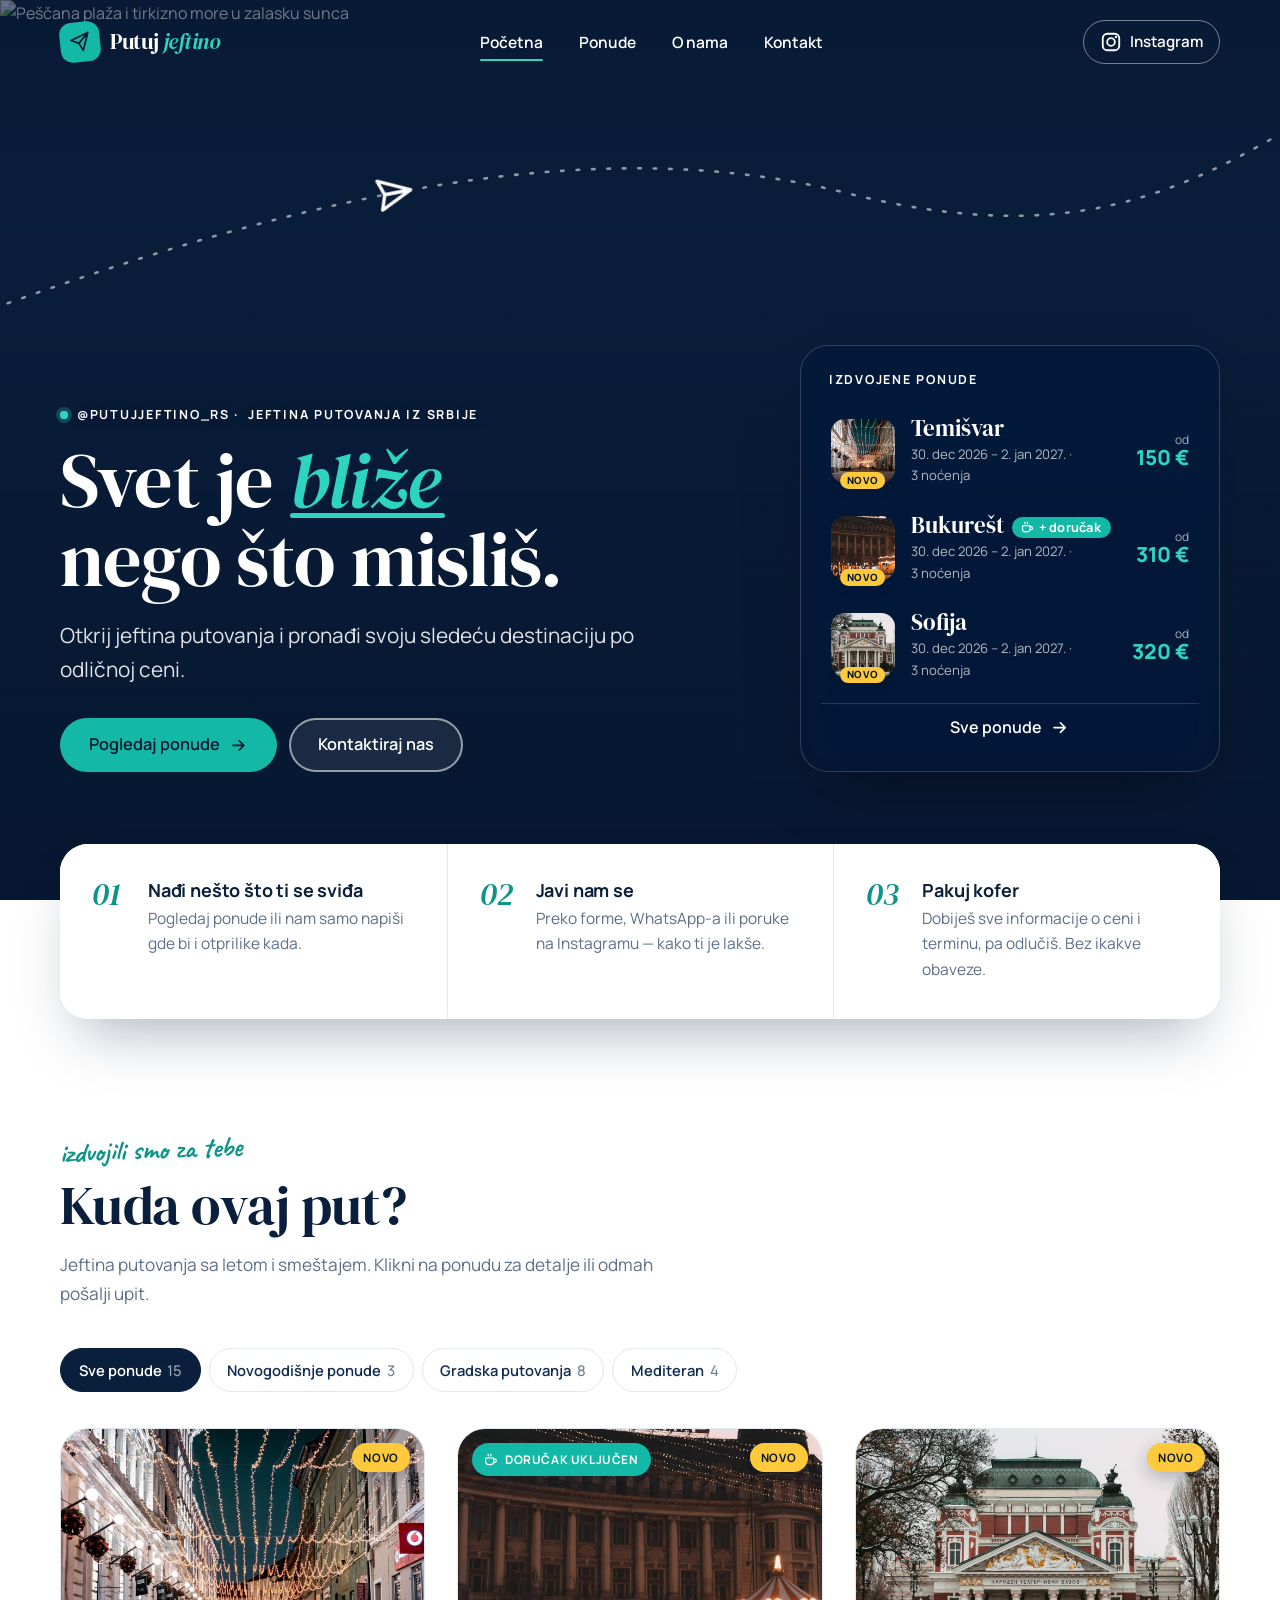
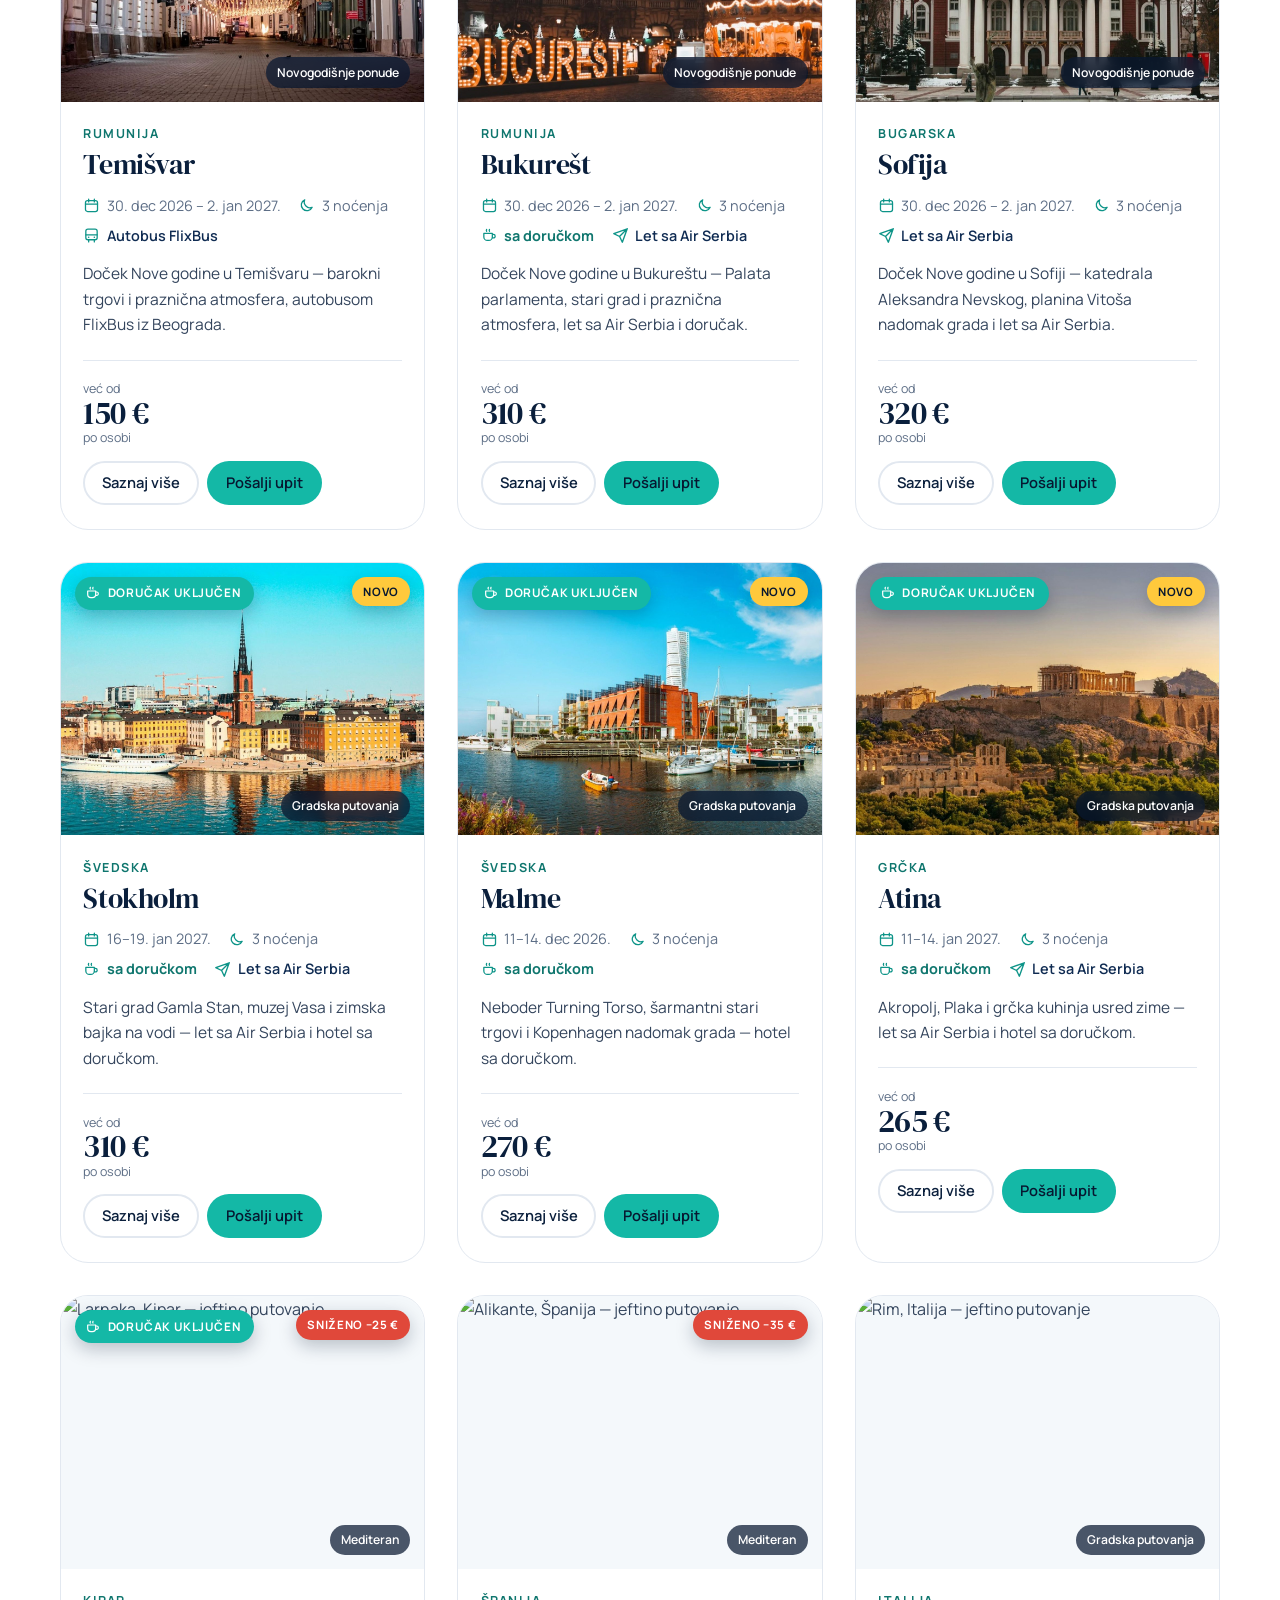
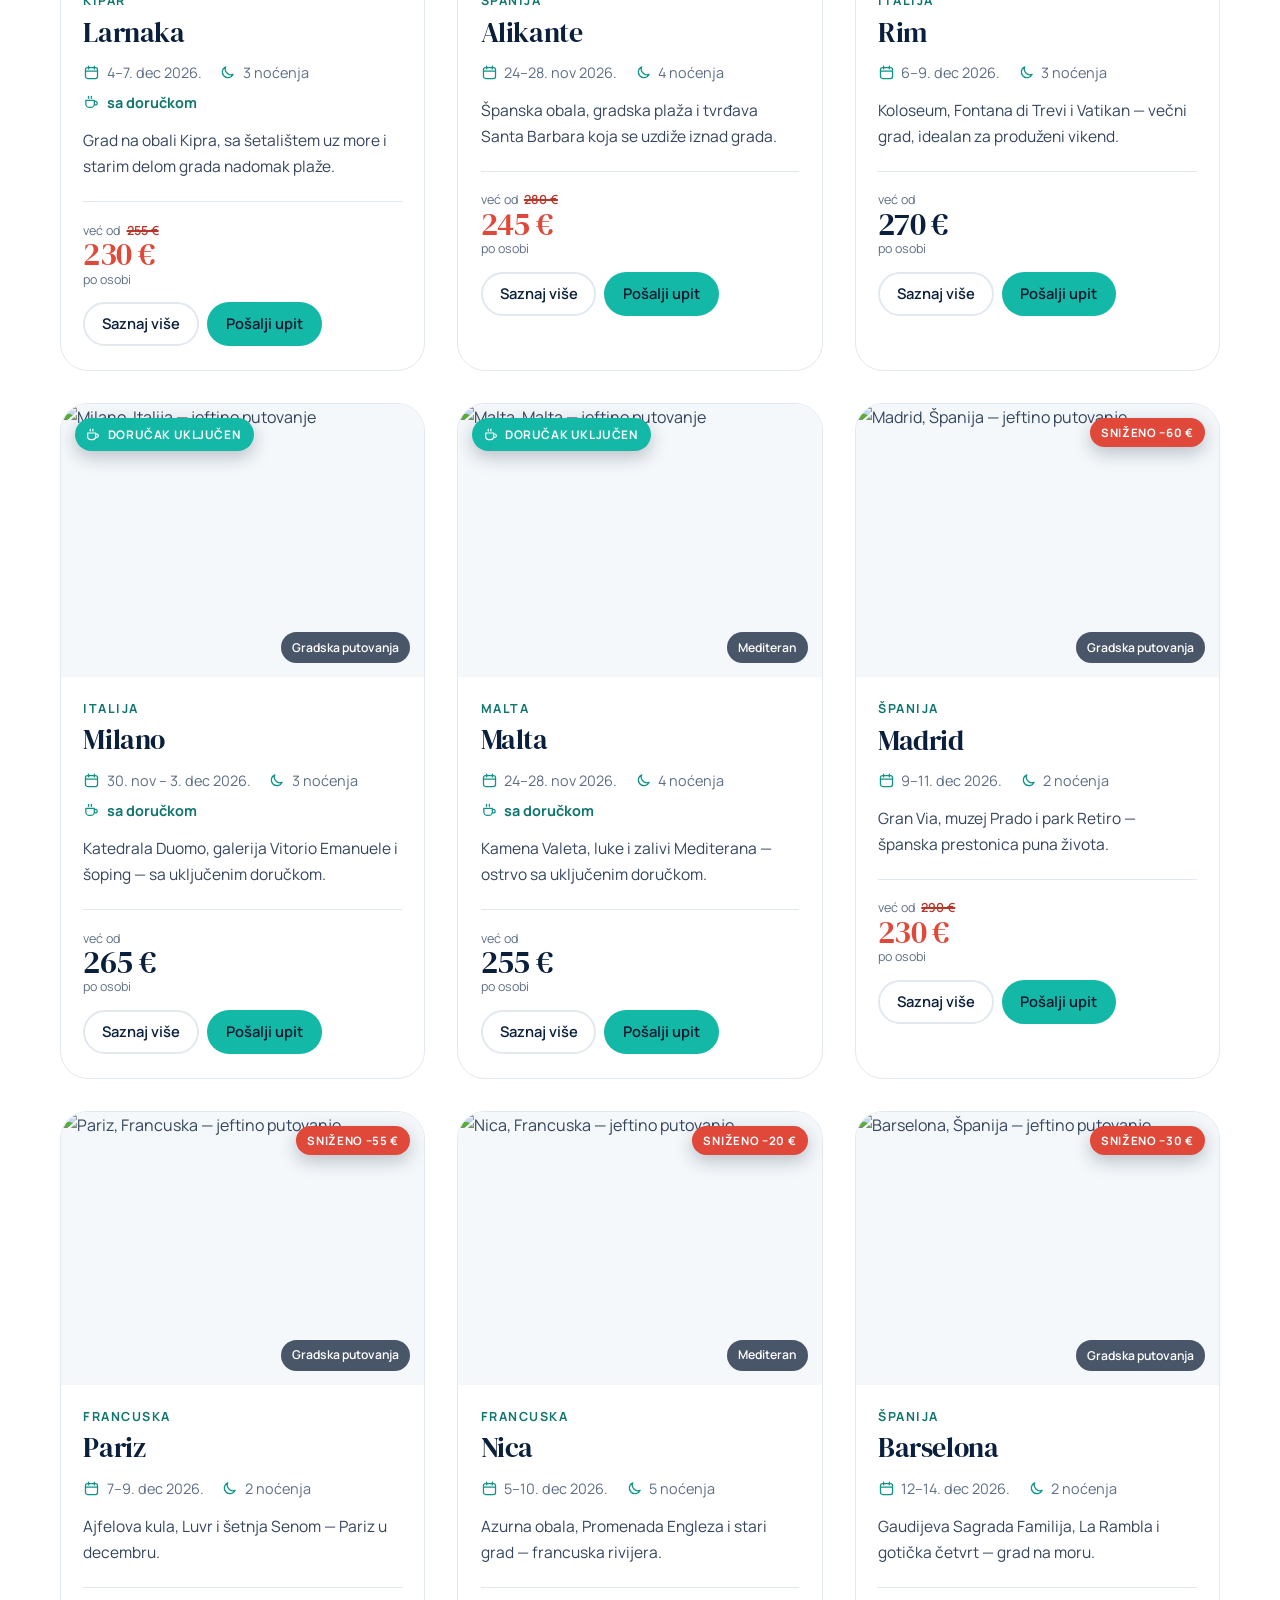
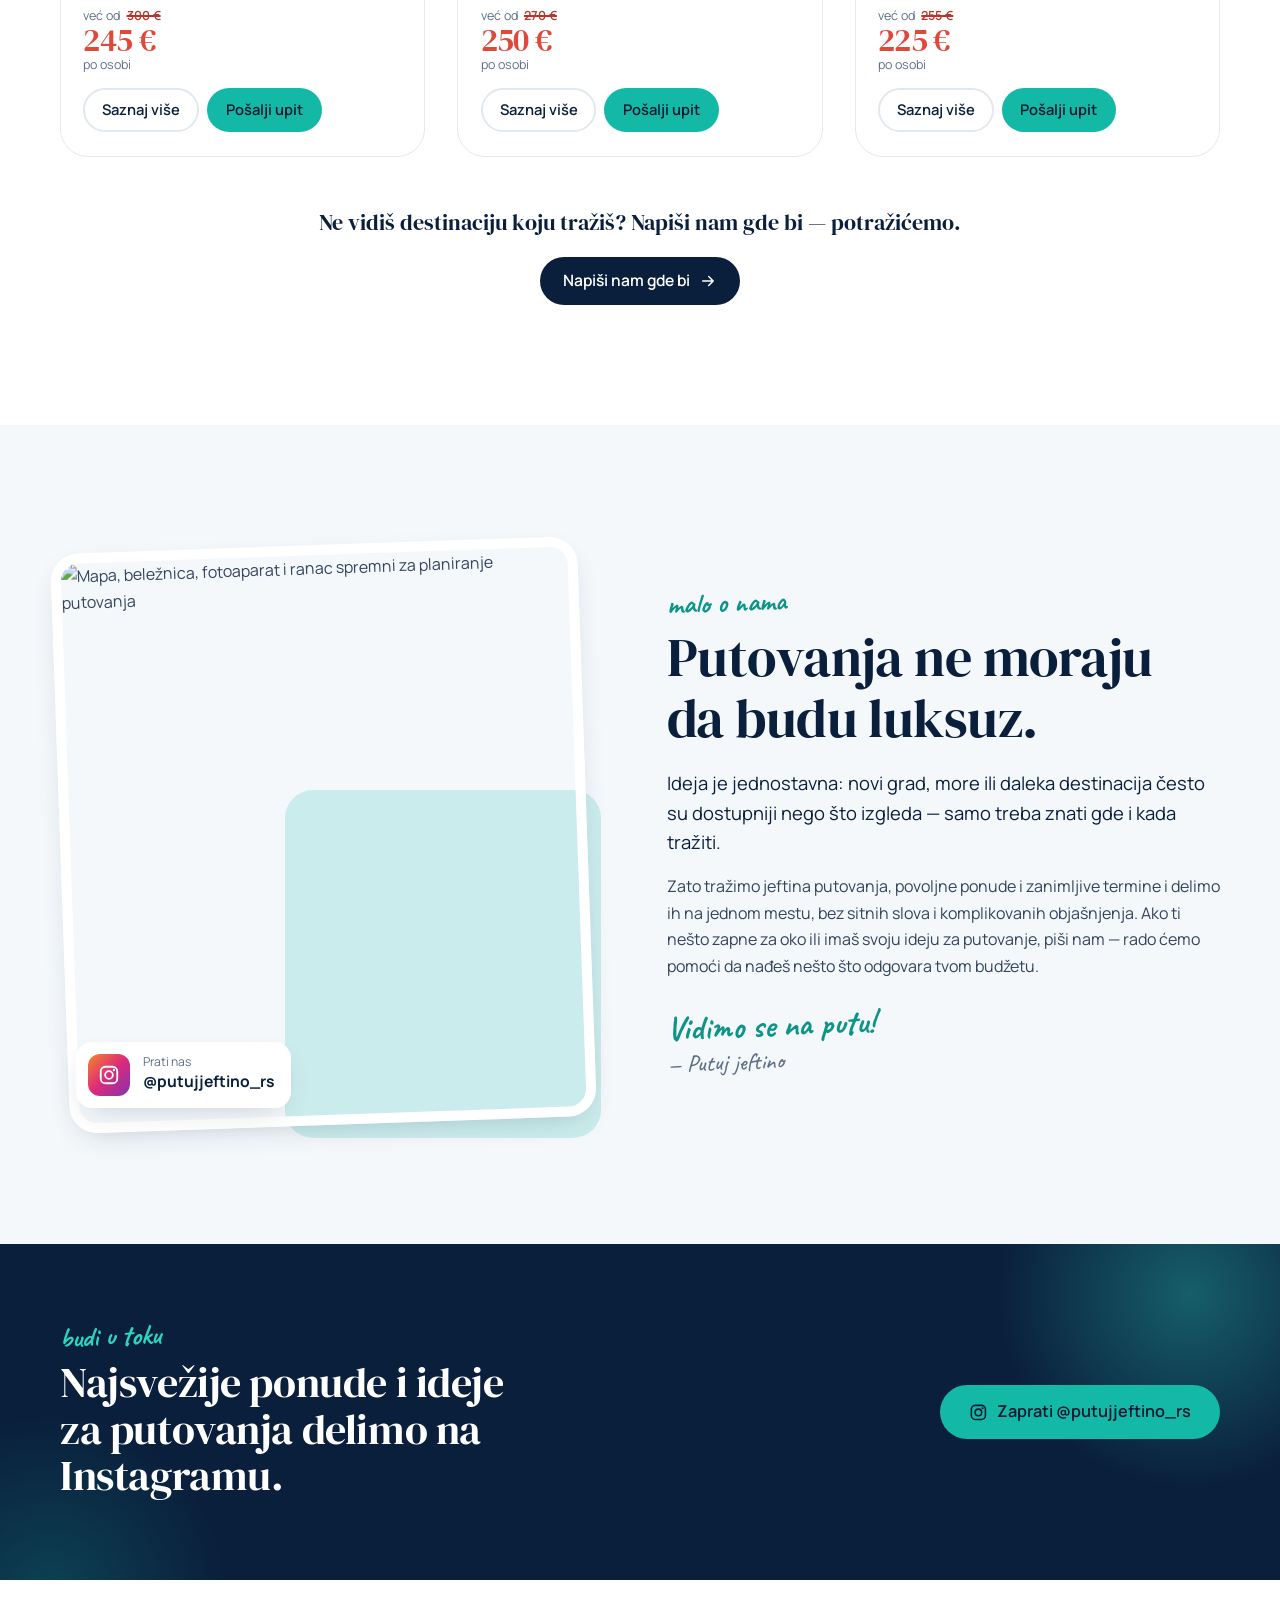
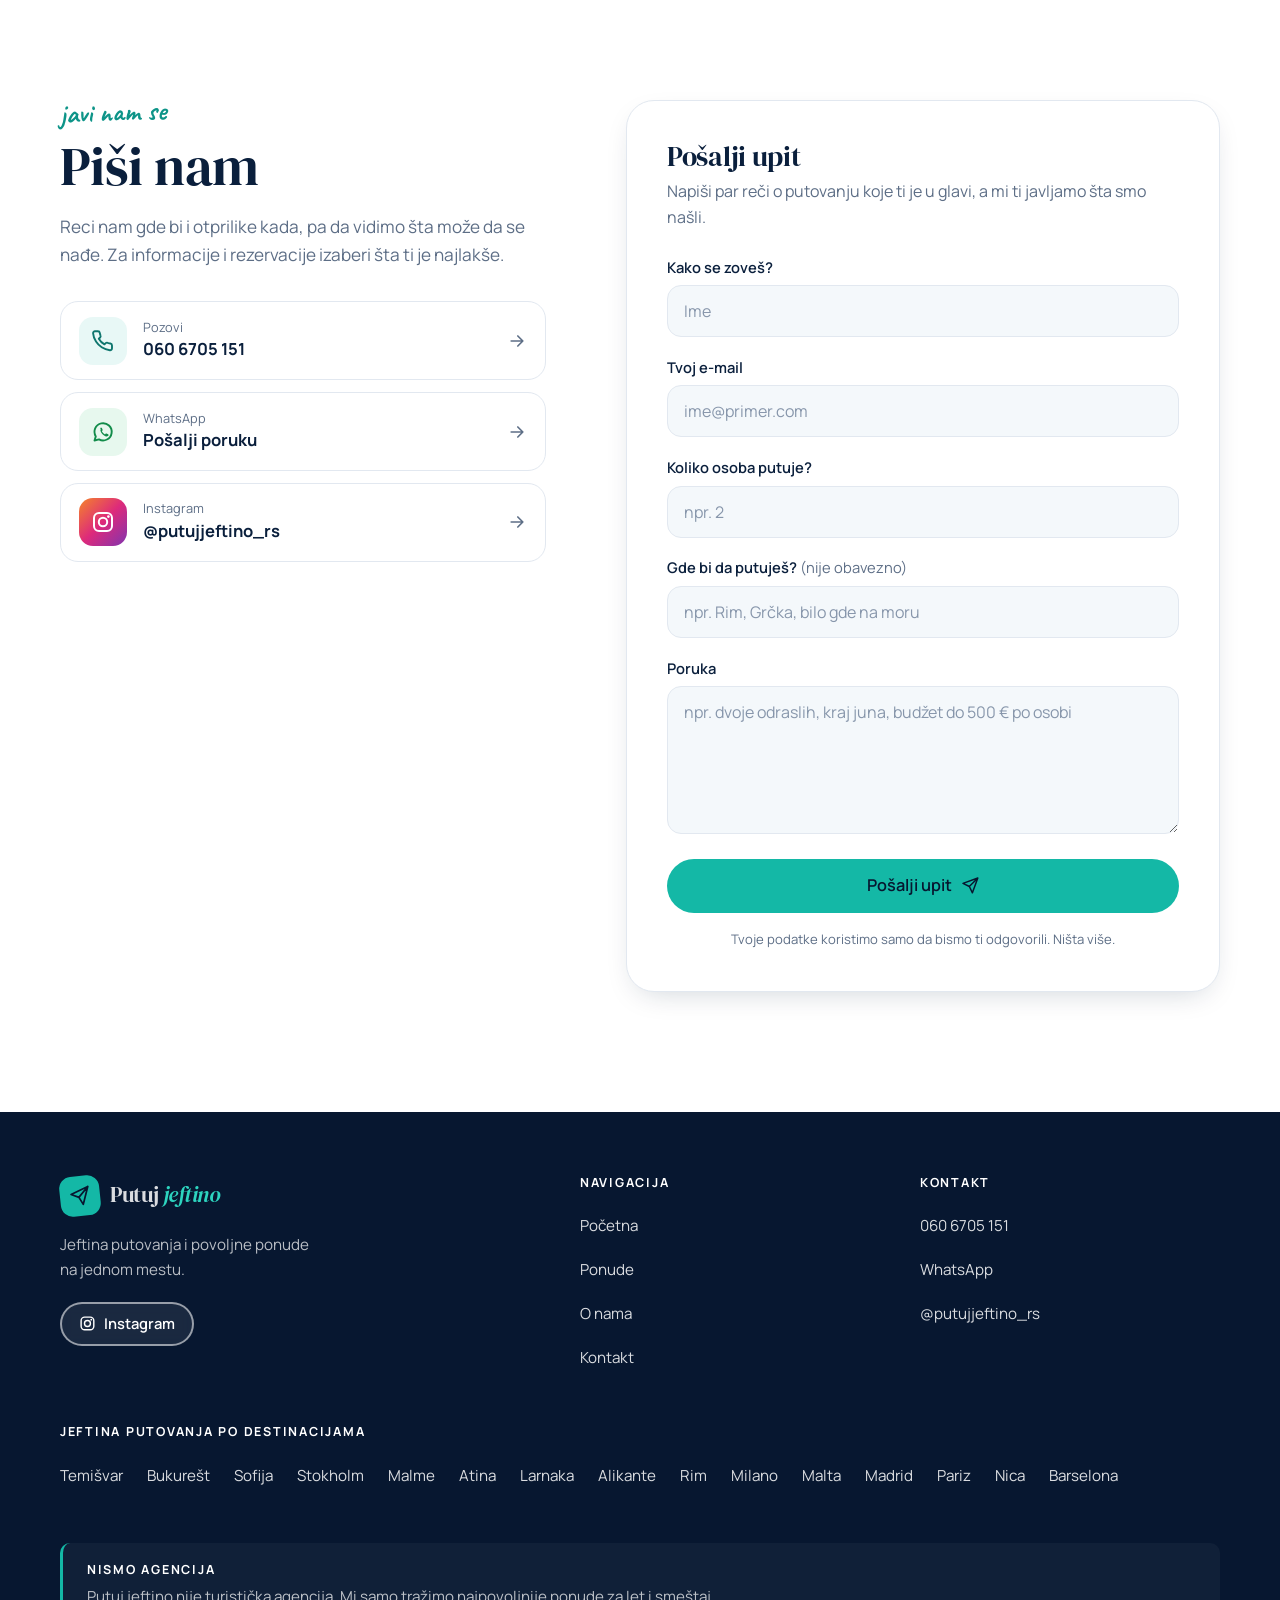
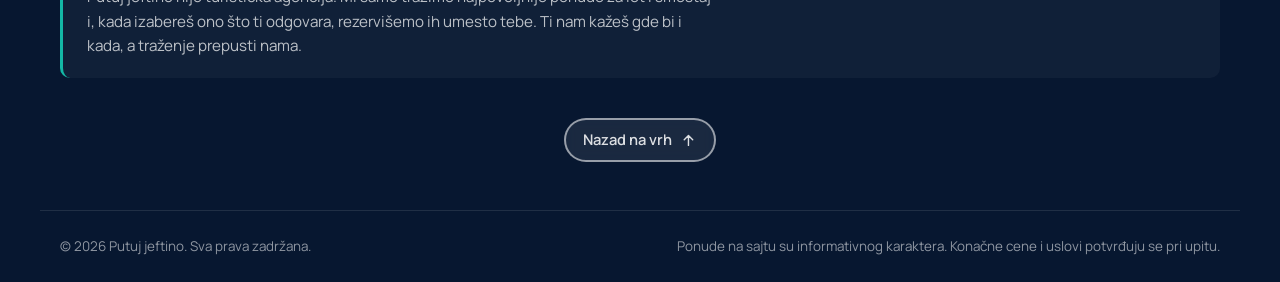
==== commit b94a0b35: "Google Analytics (G-X0HK73DYZZ) direktno umesto Tag Manager-a, sa merenjem upita" ====
--- a/index.html
+++ b/index.html
@@ -2,11 +2,12 @@
 <html lang="sr-Latn">
 <head>
   <!-- Google tag -->
-  <script async src="https://www.googletagmanager.com/gtm.js?id=GTM-NZ6K85M3"></script>
+  <script async src="https://www.googletagmanager.com/gtag/js?id=G-X0HK73DYZZ"></script>
   <script>
     window.dataLayer = window.dataLayer || [];
     function gtag(){dataLayer.push(arguments);}
     gtag('js', new Date());
+    gtag('config', 'G-X0HK73DYZZ');
   </script>
   <!-- /Google tag -->
   <meta charset="utf-8">
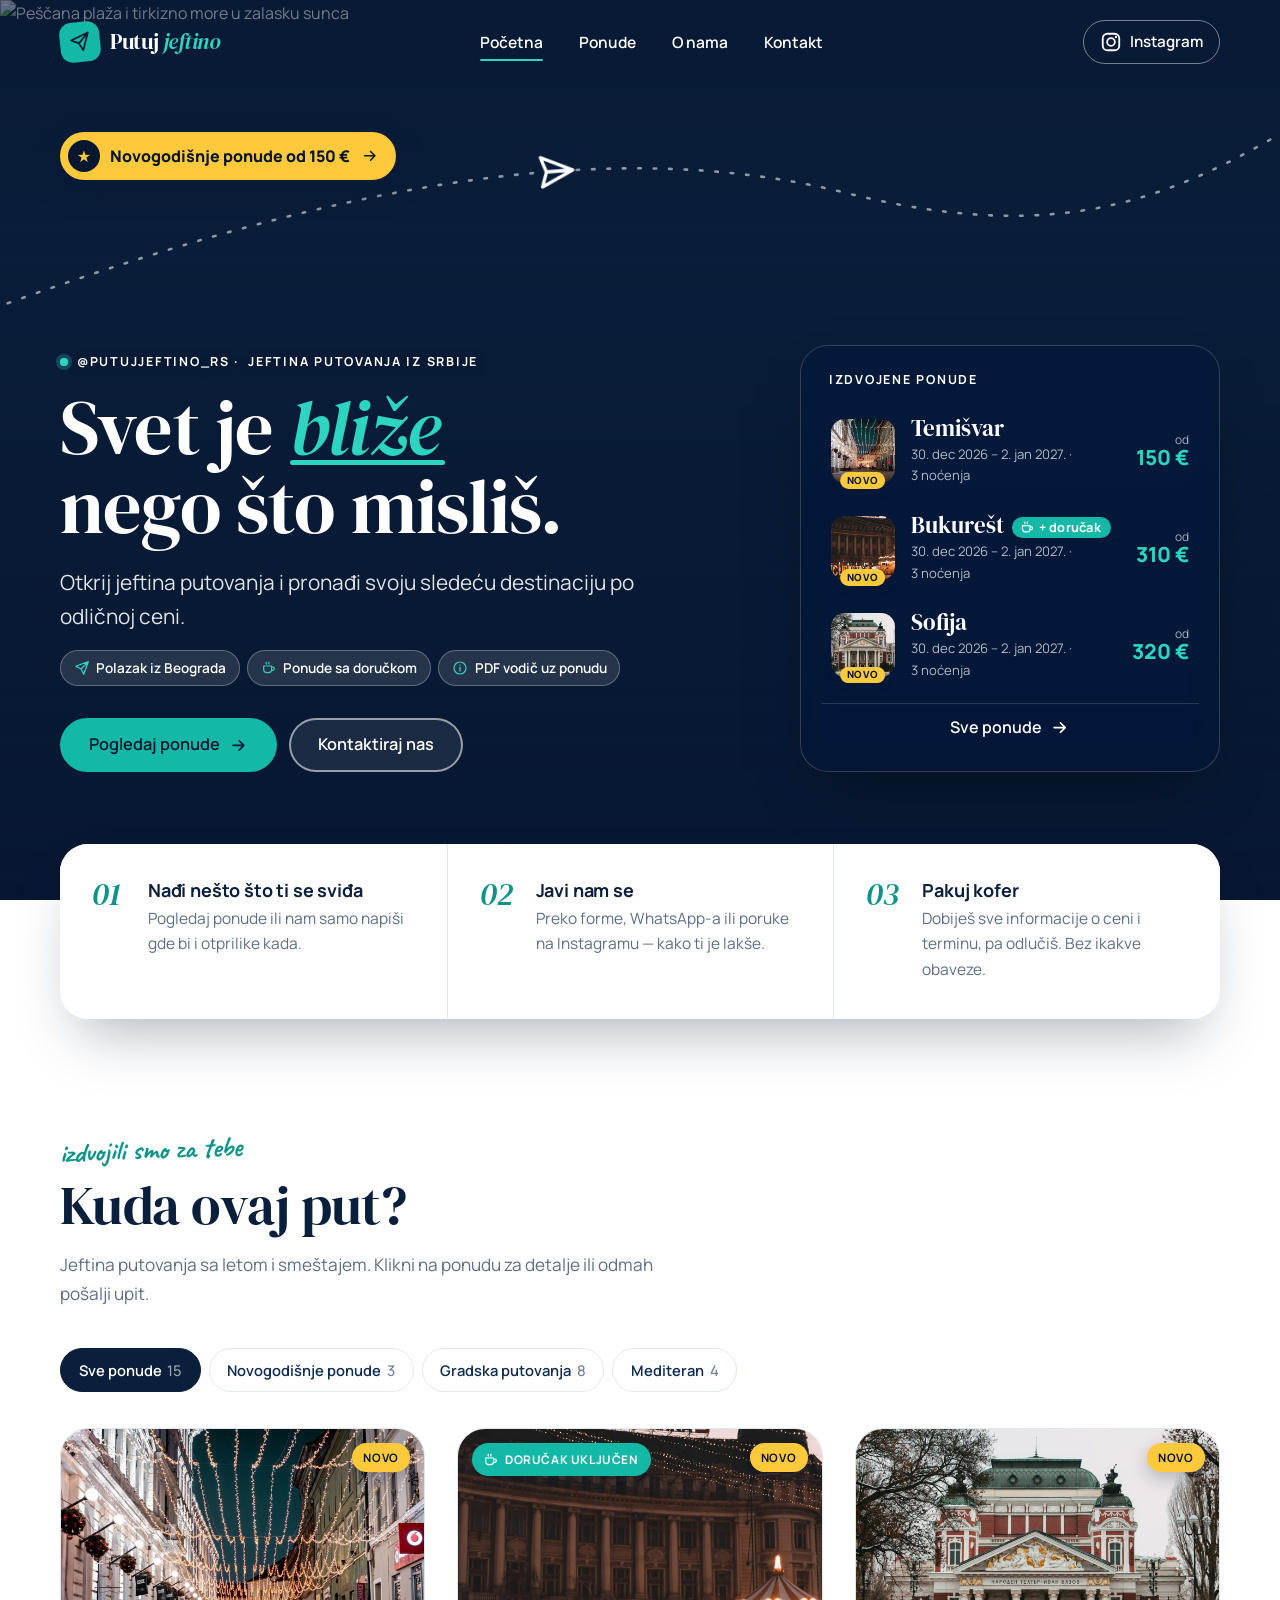
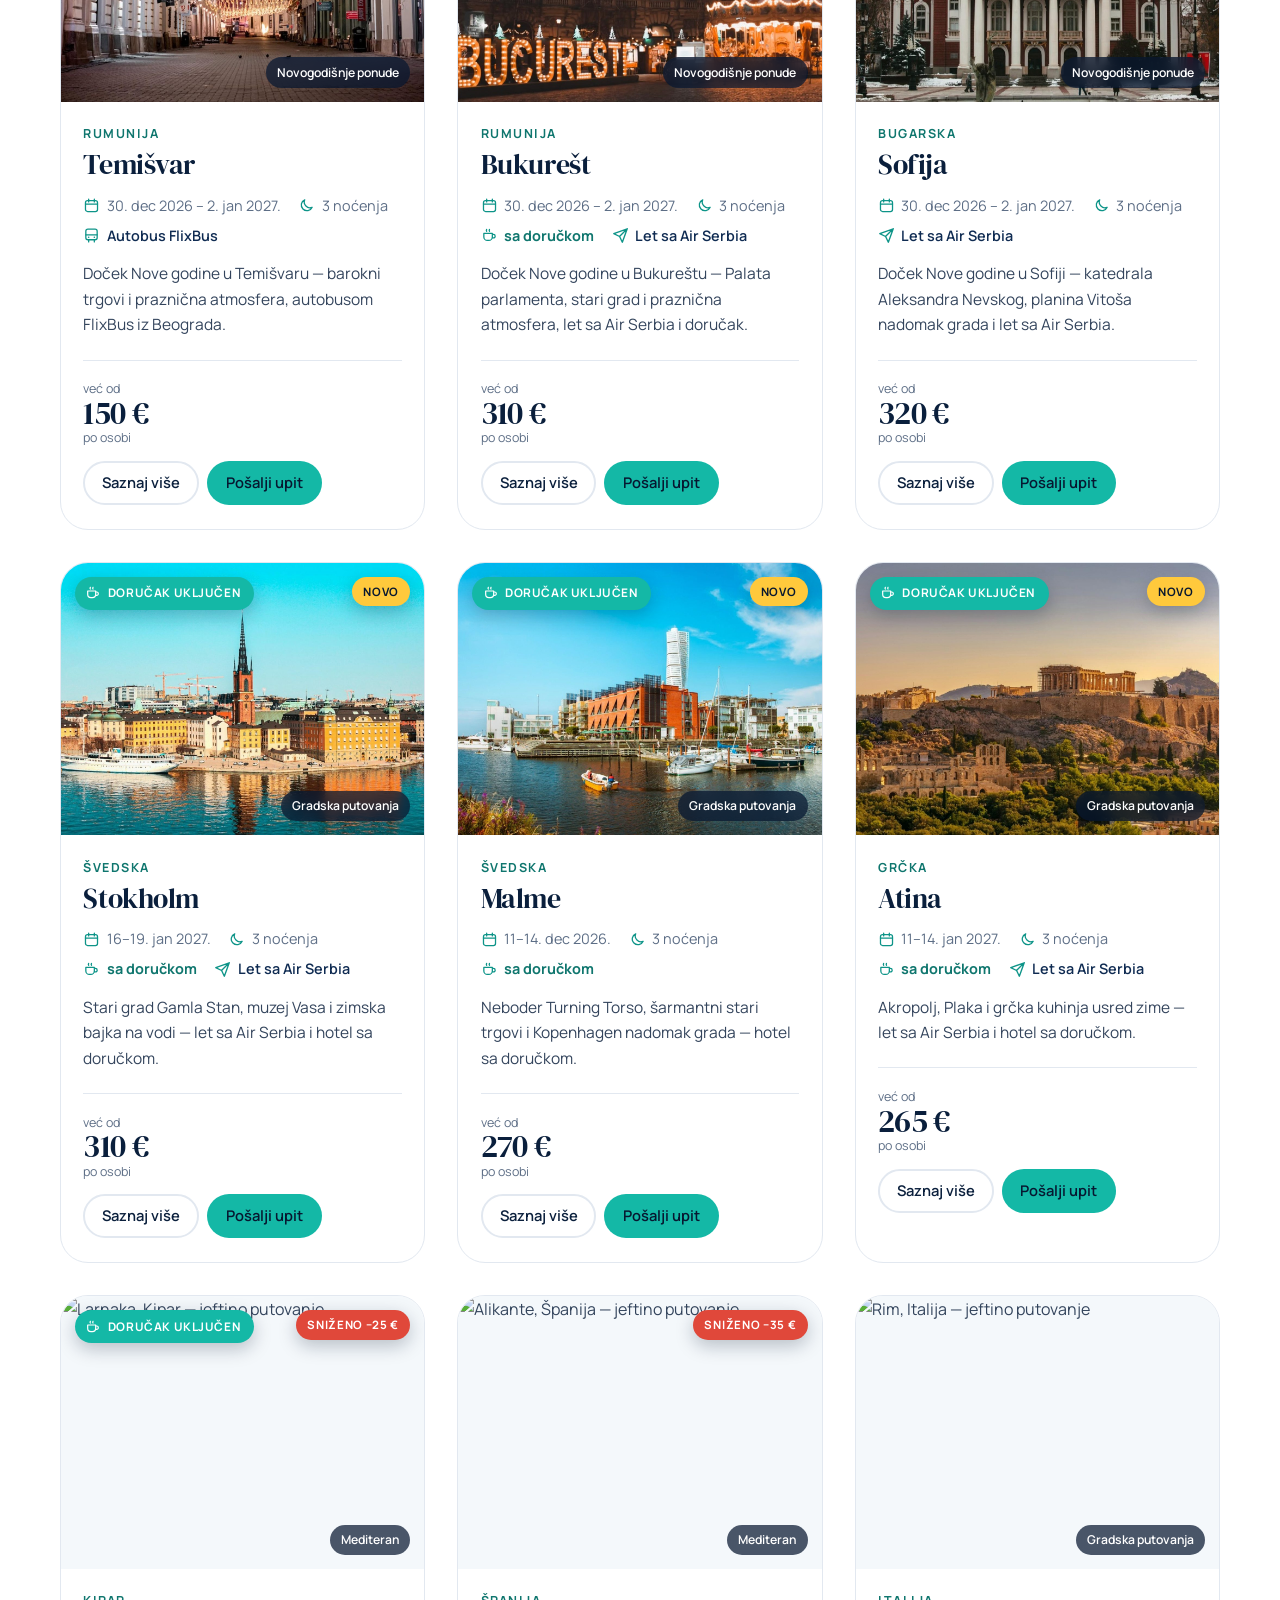
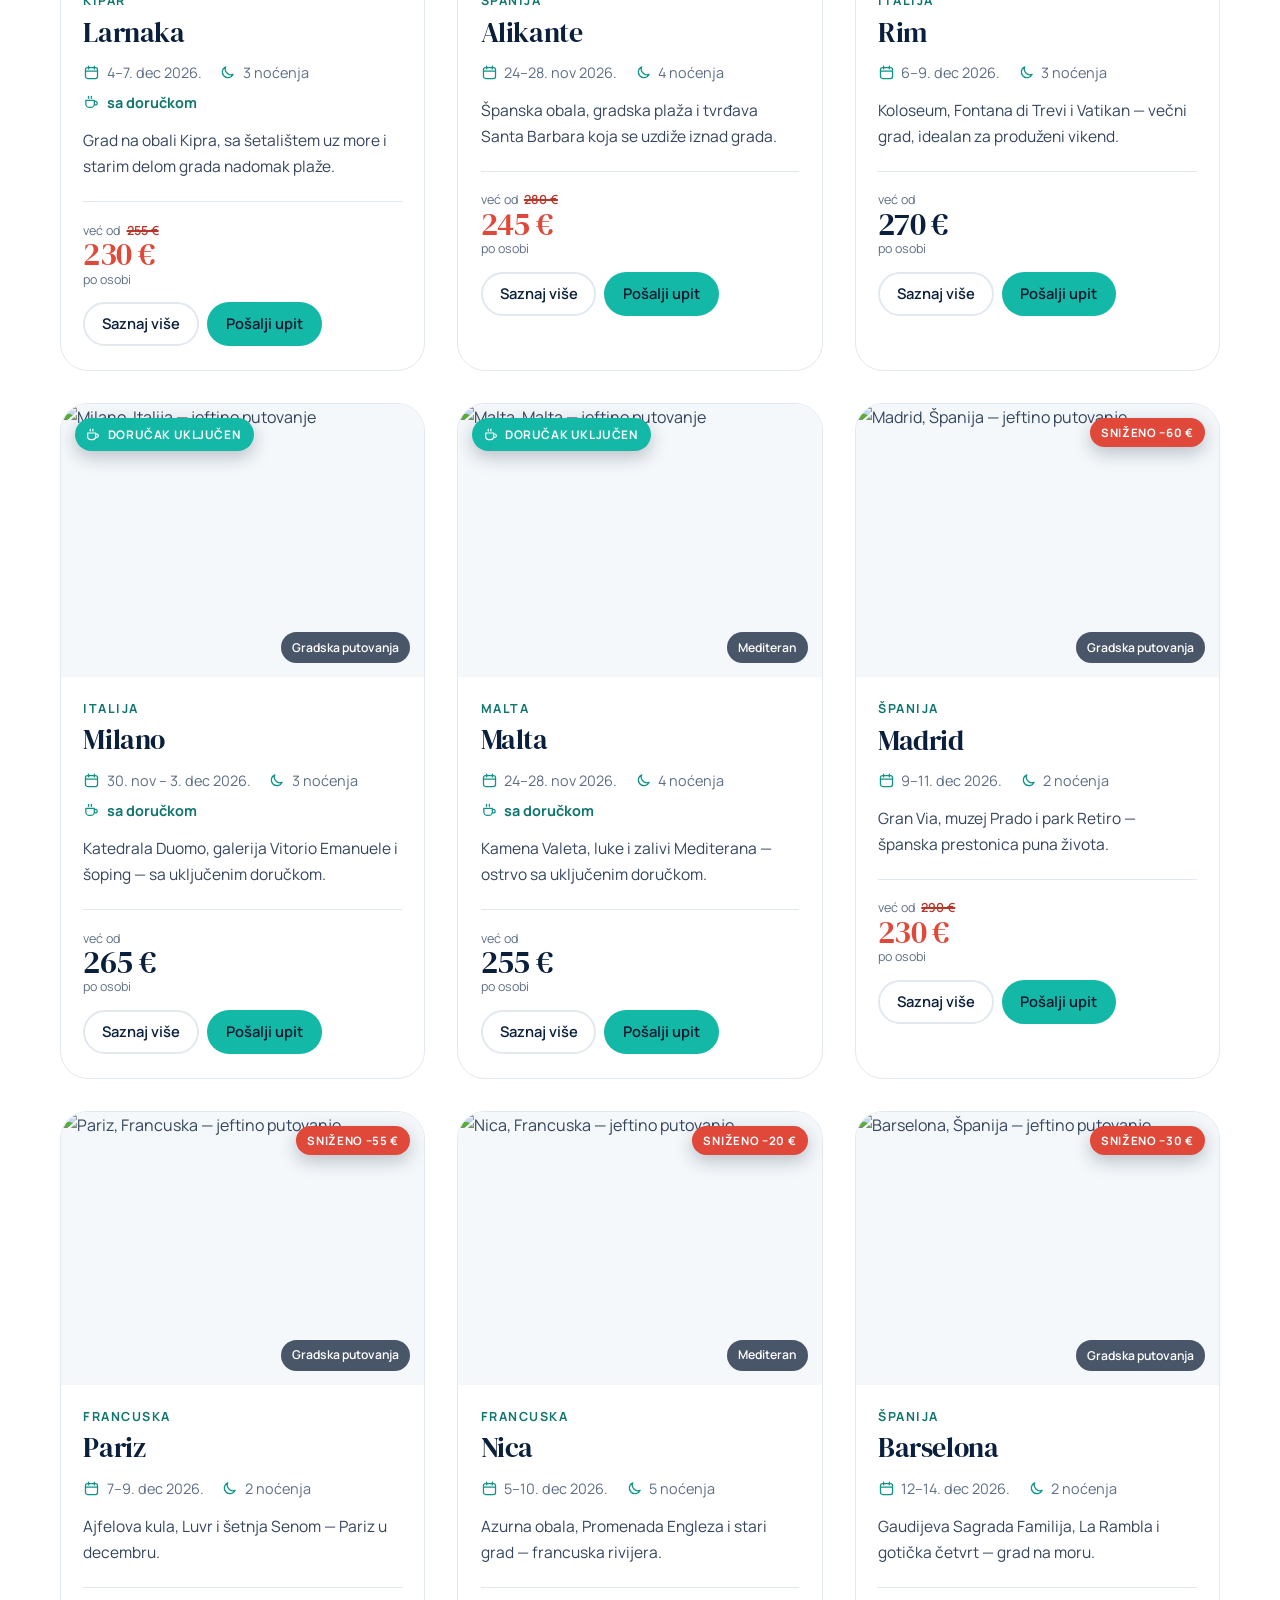
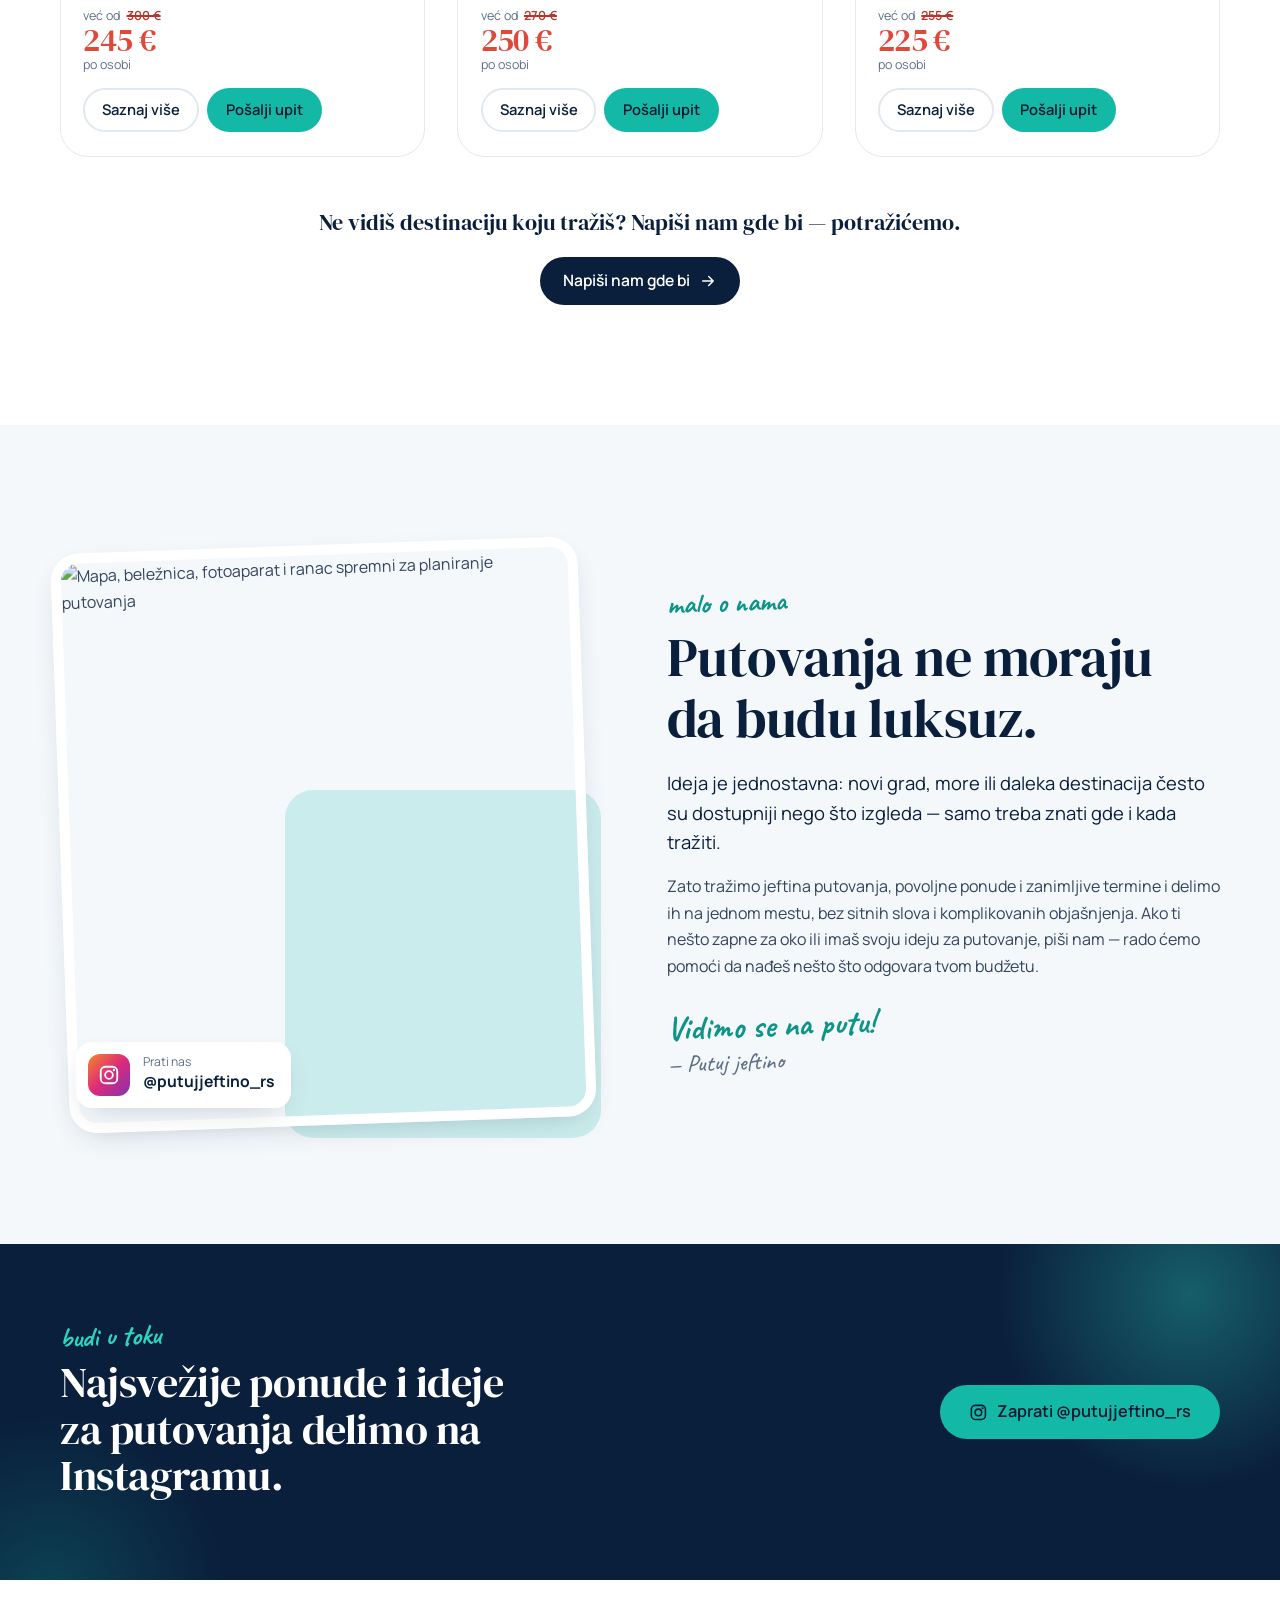
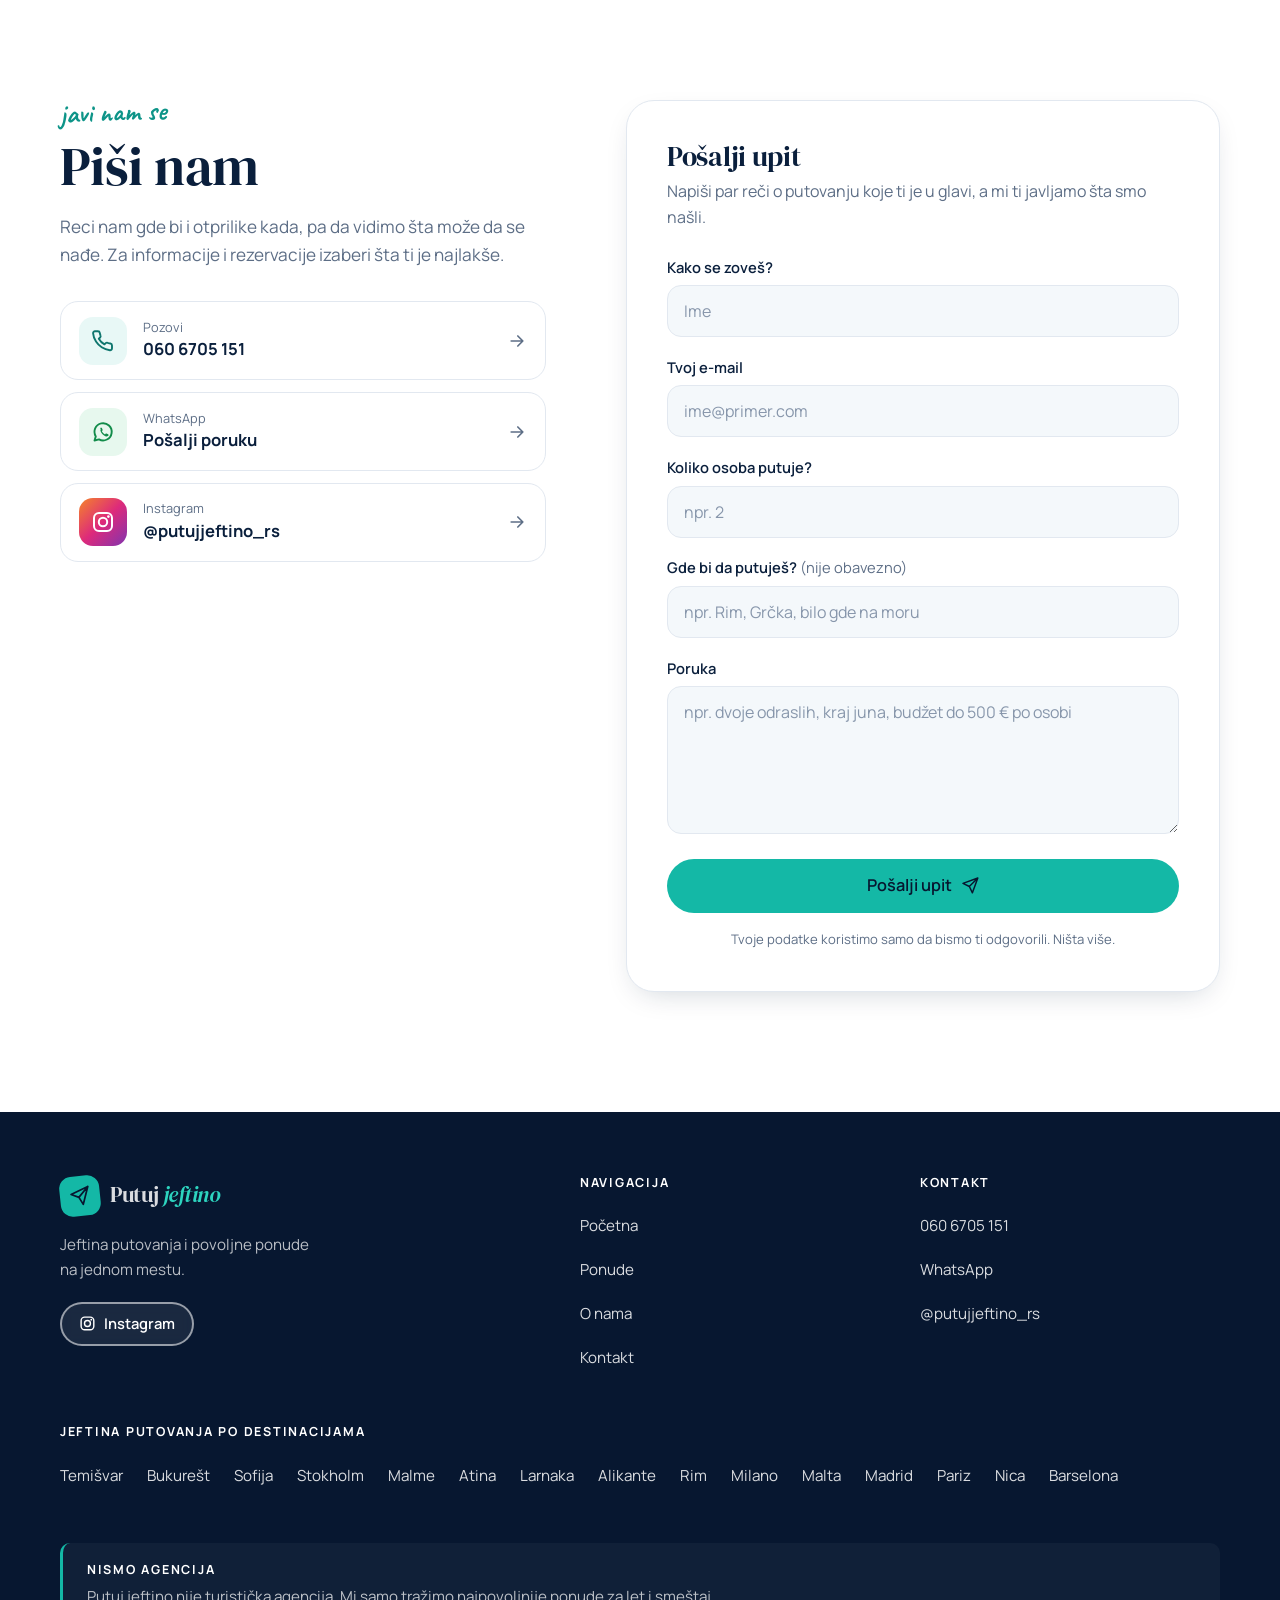
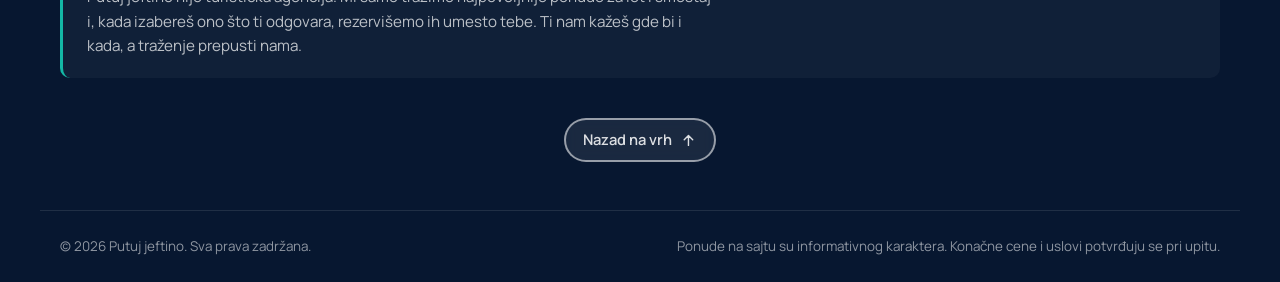
==== commit 91d98578: "Uvodni deo: baner sa akcijom i kratke prednosti umesto panela na telefonu" ====
--- a/index.html
+++ b/index.html
@@ -173,9 +173,15 @@
 
       <div class="container hero-content">
         <div class="hero-text">
+          <a class="hero-baner" id="hero-baner" href="#ponude" hidden><span class="hero-baner-ikona" aria-hidden="true">★</span><span id="hero-baner-tekst"></span><svg aria-hidden="true"><use href="#i-arrow"/></svg></a>
           <div class="eyebrow eyebrow-light"><span class="dot" aria-hidden="true"></span> <span class="eyebrow-handle">@putujjeftino_rs ·</span> <h1 class="eyebrow-h1">jeftina putovanja iz Srbije</h1></div>
           <p class="hero-title" id="hero-naslov">Svet je <em>bliže</em> nego što misliš.</p>
           <p class="hero-sub">Otkrij jeftina putovanja i pronađi svoju sledeću destinaciju po odličnoj ceni.</p>
+          <ul class="hero-prednosti" aria-label="Prednosti">
+            <li><svg aria-hidden="true"><use href="#i-plane"/></svg>Polazak iz Beograda</li>
+            <li><svg aria-hidden="true"><use href="#i-cup"/></svg>Ponude sa doručkom</li>
+            <li><svg aria-hidden="true"><use href="#i-info"/></svg>PDF vodič uz ponudu</li>
+          </ul>
           <div class="hero-actions">
             <a class="btn btn-primary btn-lg" href="#ponude">Pogledaj ponude <svg aria-hidden="true"><use href="#i-arrow"/></svg></a>
             <a class="btn btn-outline-light btn-lg" href="#kontakt">Kontaktiraj nas</a>
--- a/styles.css
+++ b/styles.css
@@ -1696,62 +1696,54 @@
   .termin-linija svg { width: 11px; height: 11px; }
 }
 
-/* ---------- Izdvojene ponude na telefonu i tabletu (prazan prostor iznad naslova) ---------- */
-@media (max-width: 1099px) {
-  .hero { align-items: stretch; }
-  .hero-content { display: flex; flex-direction: column; justify-content: space-between; gap: 1.75rem; }
-  .hero-text { order: 2; }
-  .hero-panel:not([hidden]) {
-    display: block;
-    order: 1;
-    padding: .75rem .75rem .35rem;
-    border: 1px solid rgba(255, 255, 255, .16);
-    border-radius: var(--radius);
-    background: rgba(7, 23, 48, .5);
-    -webkit-backdrop-filter: blur(10px);
-    backdrop-filter: blur(10px);
-  }
-  .hero-panel-head { padding: 0 .25rem .6rem; }
-  .hero-panel-head p { font-size: .7rem; }
-  /* Kartice se prevlače prstom levo-desno */
-  .hero-deals {
-    display: flex;
-    gap: .55rem;
-    margin: 0 -.75rem;
-    padding: 0 .75rem .35rem;
-    overflow-x: auto;
-    scroll-snap-type: x mandatory;
-    scroll-padding-inline: .75rem;
-    scrollbar-width: none;
-    -webkit-overflow-scrolling: touch;
-  }
-  .hero-deals::-webkit-scrollbar { display: none; }
-  .hero-deals li { flex: 0 0 min(86%, 300px); scroll-snap-align: start; }
-  .hero-deal {
-    display: grid;
-    grid-template-columns: auto minmax(0, 1fr);
-    grid-template-rows: auto 1fr;
-    align-items: start;
-    column-gap: .75rem;
-    row-gap: .3rem;
-    height: 100%;
-    padding: .6rem;
-    border-radius: 14px;
-    background: rgba(255, 255, 255, .08);
-  }
-  .hero-deal-media { grid-row: 1 / 3; }
-  .hero-deal img { width: 56px; height: 56px; border-radius: 12px; }
-  .hero-deal-info strong { font-size: 1.2rem; }
-  .hero-deal-info small { font-size: .78rem; }
-  .hero-deal-info .nw { white-space: normal; }
-  .hero-deal-info .nw + .nw { white-space: nowrap; }
-  .hero-deal-dorucak { margin-left: .35rem; font-size: .66rem; }
-  .hero-deal-price { grid-column: 2; display: flex; align-items: baseline; gap: .3rem; text-align: left; }
-  .hero-deal-price small { display: inline; }
-  .hero-deal-price b { font-size: 1.15rem; }
-  .hero-panel-all { min-height: 40px; margin-top: .35rem; font-size: .9rem; }
-}
-/* Tablet: panel i naslov zajedno pri dnu slike */
-@media (min-width: 700px) and (max-width: 1099px) {
-  .hero-content { justify-content: flex-end; gap: 2.5rem; }
-}
+/* ---------- Uvodni baner (akcija) i kratke prednosti ---------- */
+/* Baner stoji gore, u praznom delu slike; naslov i dugmad ostaju pri dnu */
+.hero { align-items: stretch; }
+.hero-content { display: flex; flex-direction: column; justify-content: flex-end; }
+.hero-text { display: flex; flex-direction: column; flex: 1; justify-content: flex-end; }
+.hero-baner {
+  display: inline-flex;
+  align-self: flex-start;
+  align-items: center;
+  gap: .65rem;
+  margin-bottom: auto;
+  padding: .5rem 1.1rem .5rem .5rem;
+  border-radius: 999px;
+  background: #FFC93C;
+  color: var(--navy-950);
+  font-size: .95rem;
+  font-weight: 800;
+  text-decoration: none;
+  box-shadow: 0 10px 28px rgba(7, 23, 48, .35);
+  transition: transform .2s var(--ease), box-shadow .2s var(--ease);
+}
+.hero-baner[hidden] { display: none; }
+.hero-baner:hover { transform: translateY(-2px); color: var(--navy-950); box-shadow: 0 14px 32px rgba(7, 23, 48, .45); }
+.hero-baner-ikona { display: grid; place-items: center; flex: none; width: 32px; height: 32px; border-radius: 50%; background: var(--navy-950); color: #FFC93C; font-size: 1rem; line-height: 1; }
+.hero-baner svg { width: 1.1em; height: 1.1em; transition: transform .2s var(--ease); }
+.hero-baner:hover svg { transform: translateX(3px); }
+.hero-baner + .eyebrow { margin-top: 2rem; }
+
+.hero-prednosti { display: flex; flex-wrap: wrap; gap: .45rem; margin: 1.1rem 0 0; padding: 0; list-style: none; }
+.hero-prednosti li {
+  display: inline-flex;
+  align-items: center;
+  gap: .4rem;
+  padding: .35rem .8rem;
+  border: 1px solid rgba(255, 255, 255, .28);
+  border-radius: 999px;
+  background: rgba(255, 255, 255, .12);
+  -webkit-backdrop-filter: blur(6px);
+  backdrop-filter: blur(6px);
+  color: #fff;
+  font-size: .85rem;
+  font-weight: 600;
+}
+.hero-prednosti svg { width: 16px; height: 16px; color: var(--teal-400); }
+
+@media (min-width: 1100px) {
+  .hero-content { display: grid; align-items: stretch; }
+  .hero-text { justify-content: flex-end; }
+  .hero-panel:not([hidden]) { align-self: end; }
+  .hero-baner { font-size: 1rem; }
+}
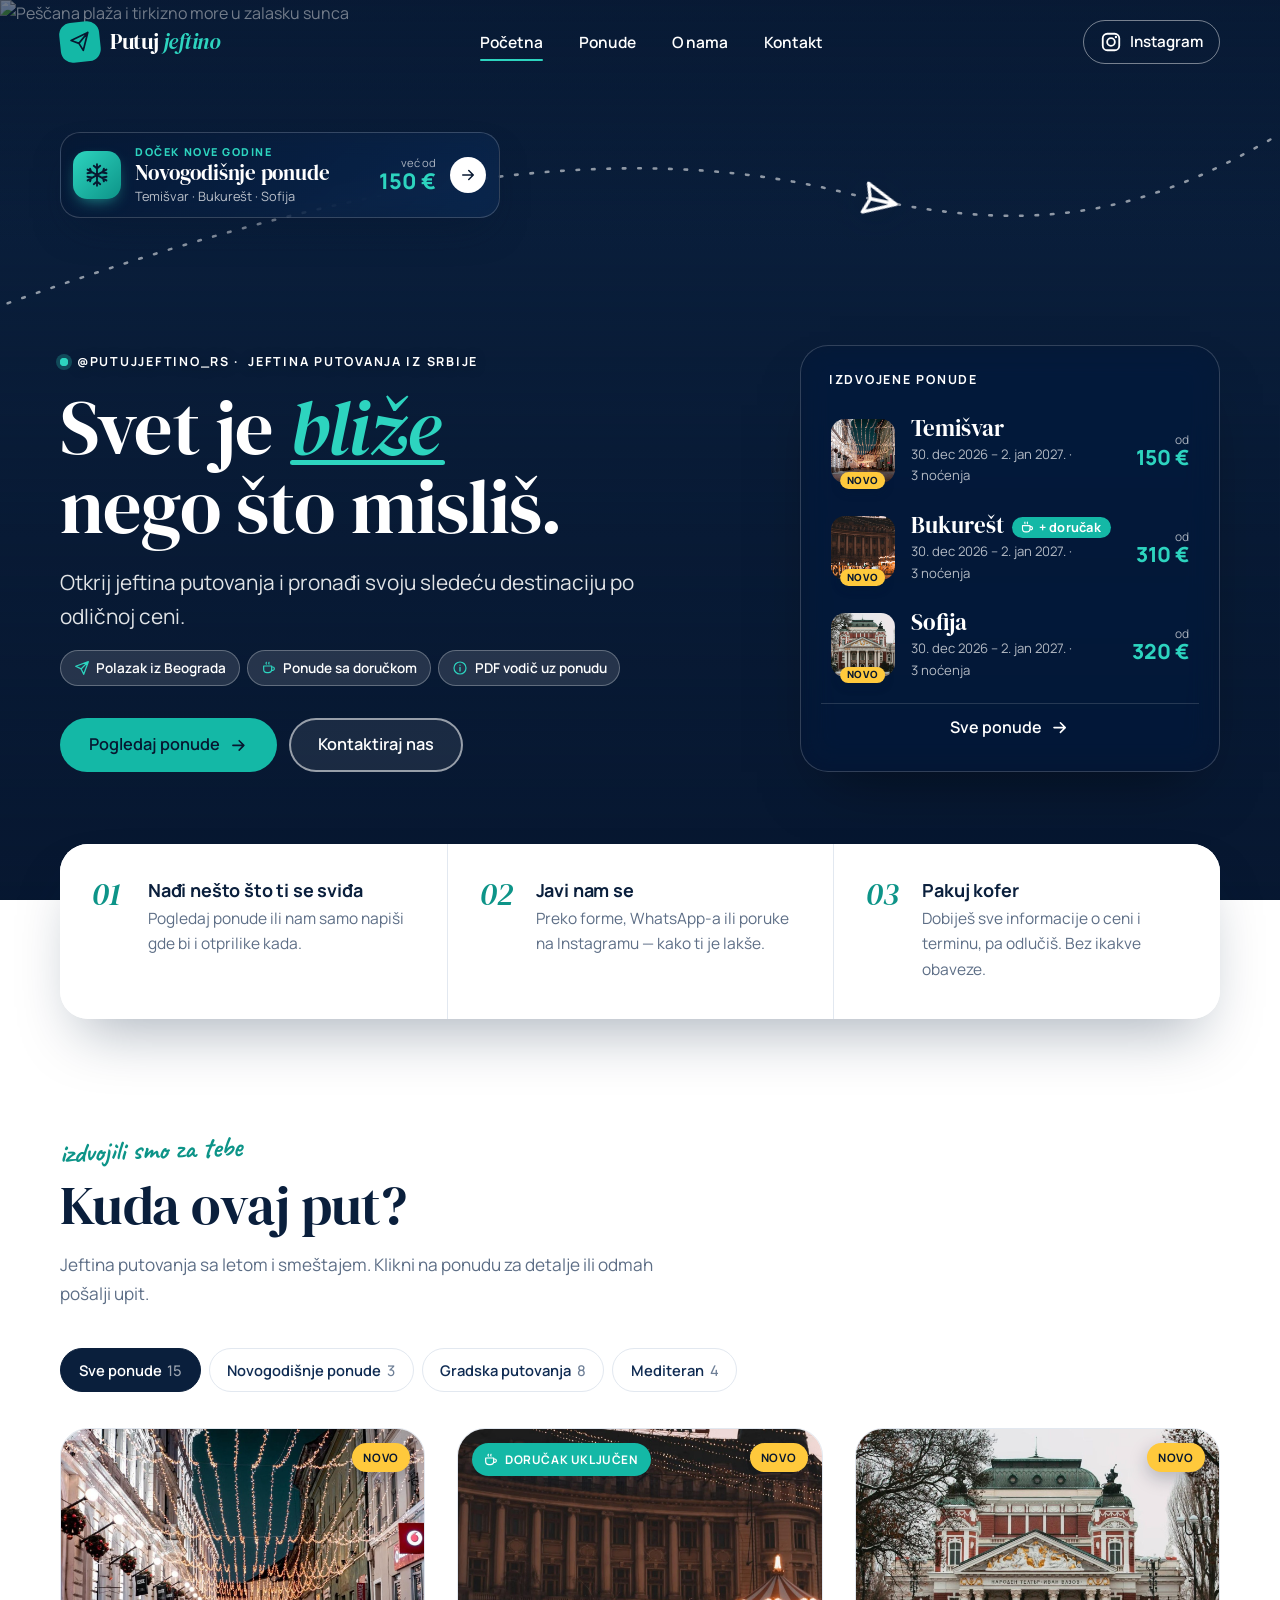
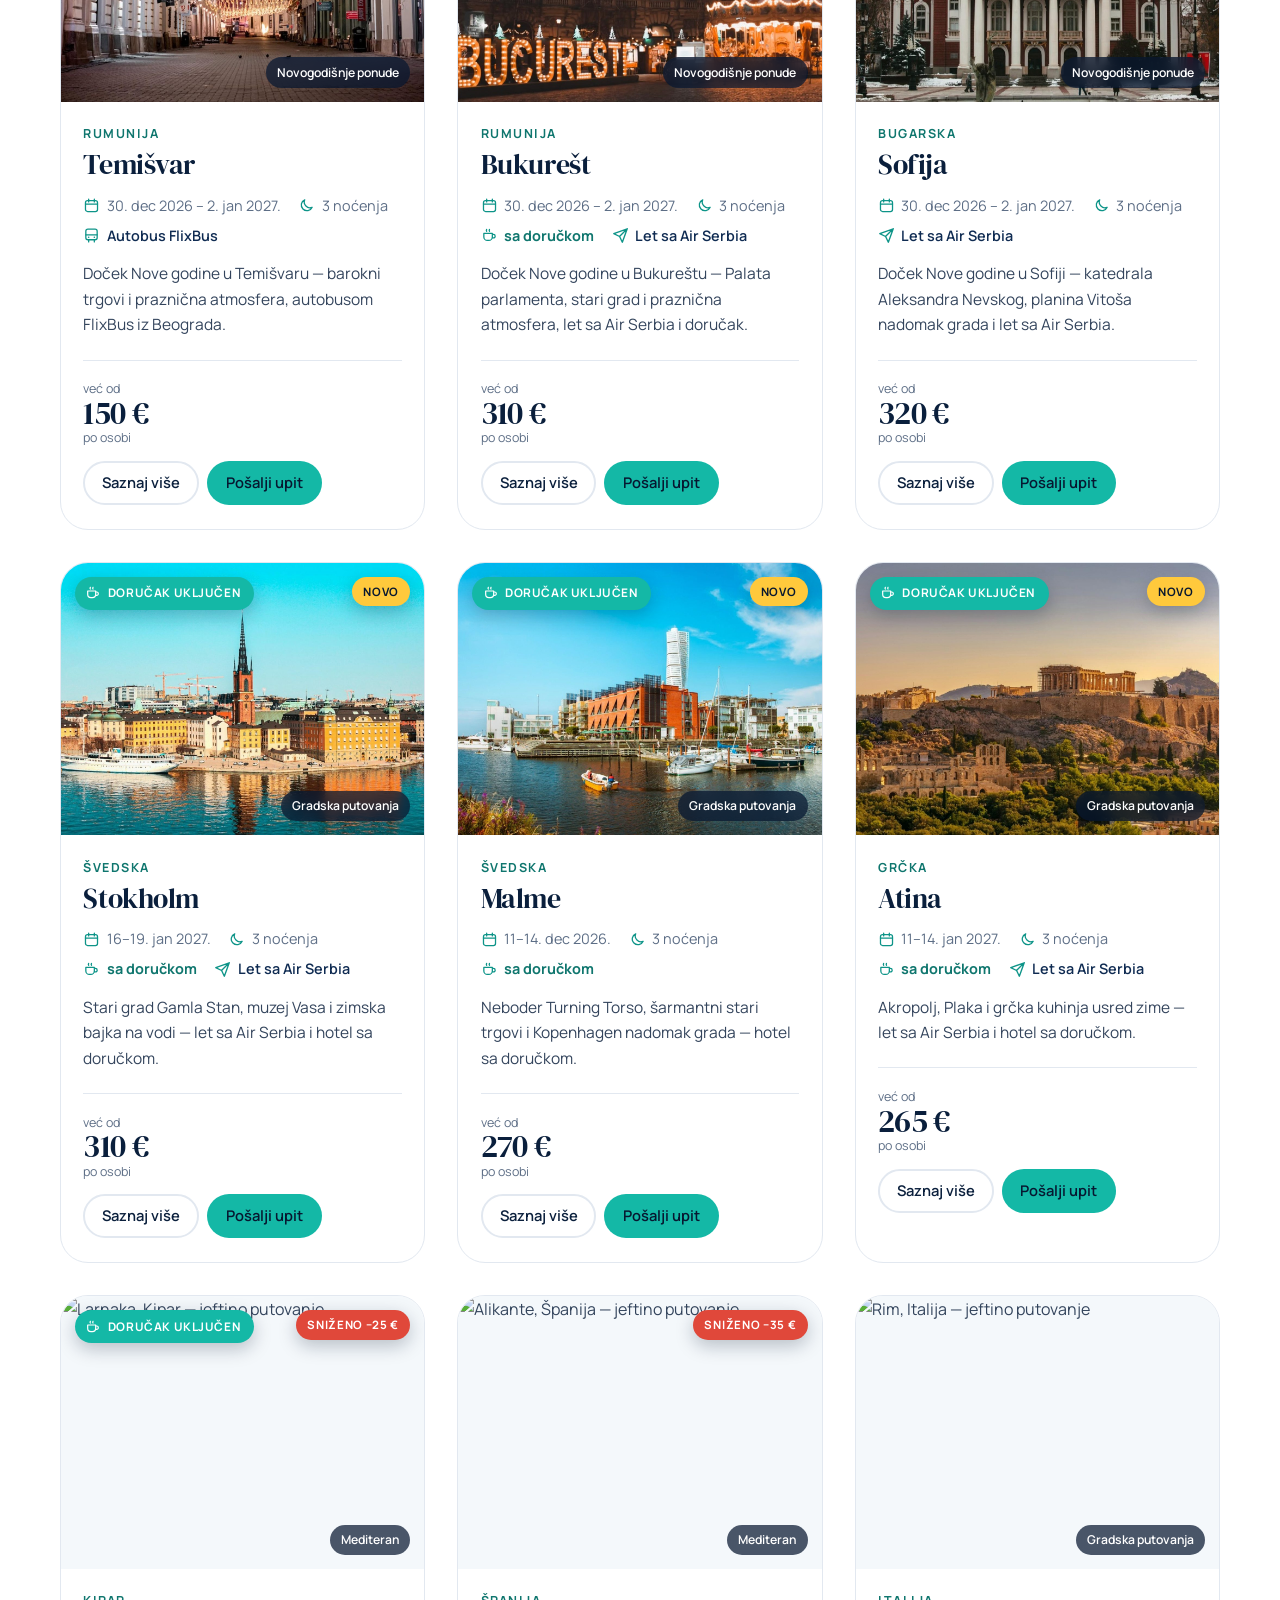
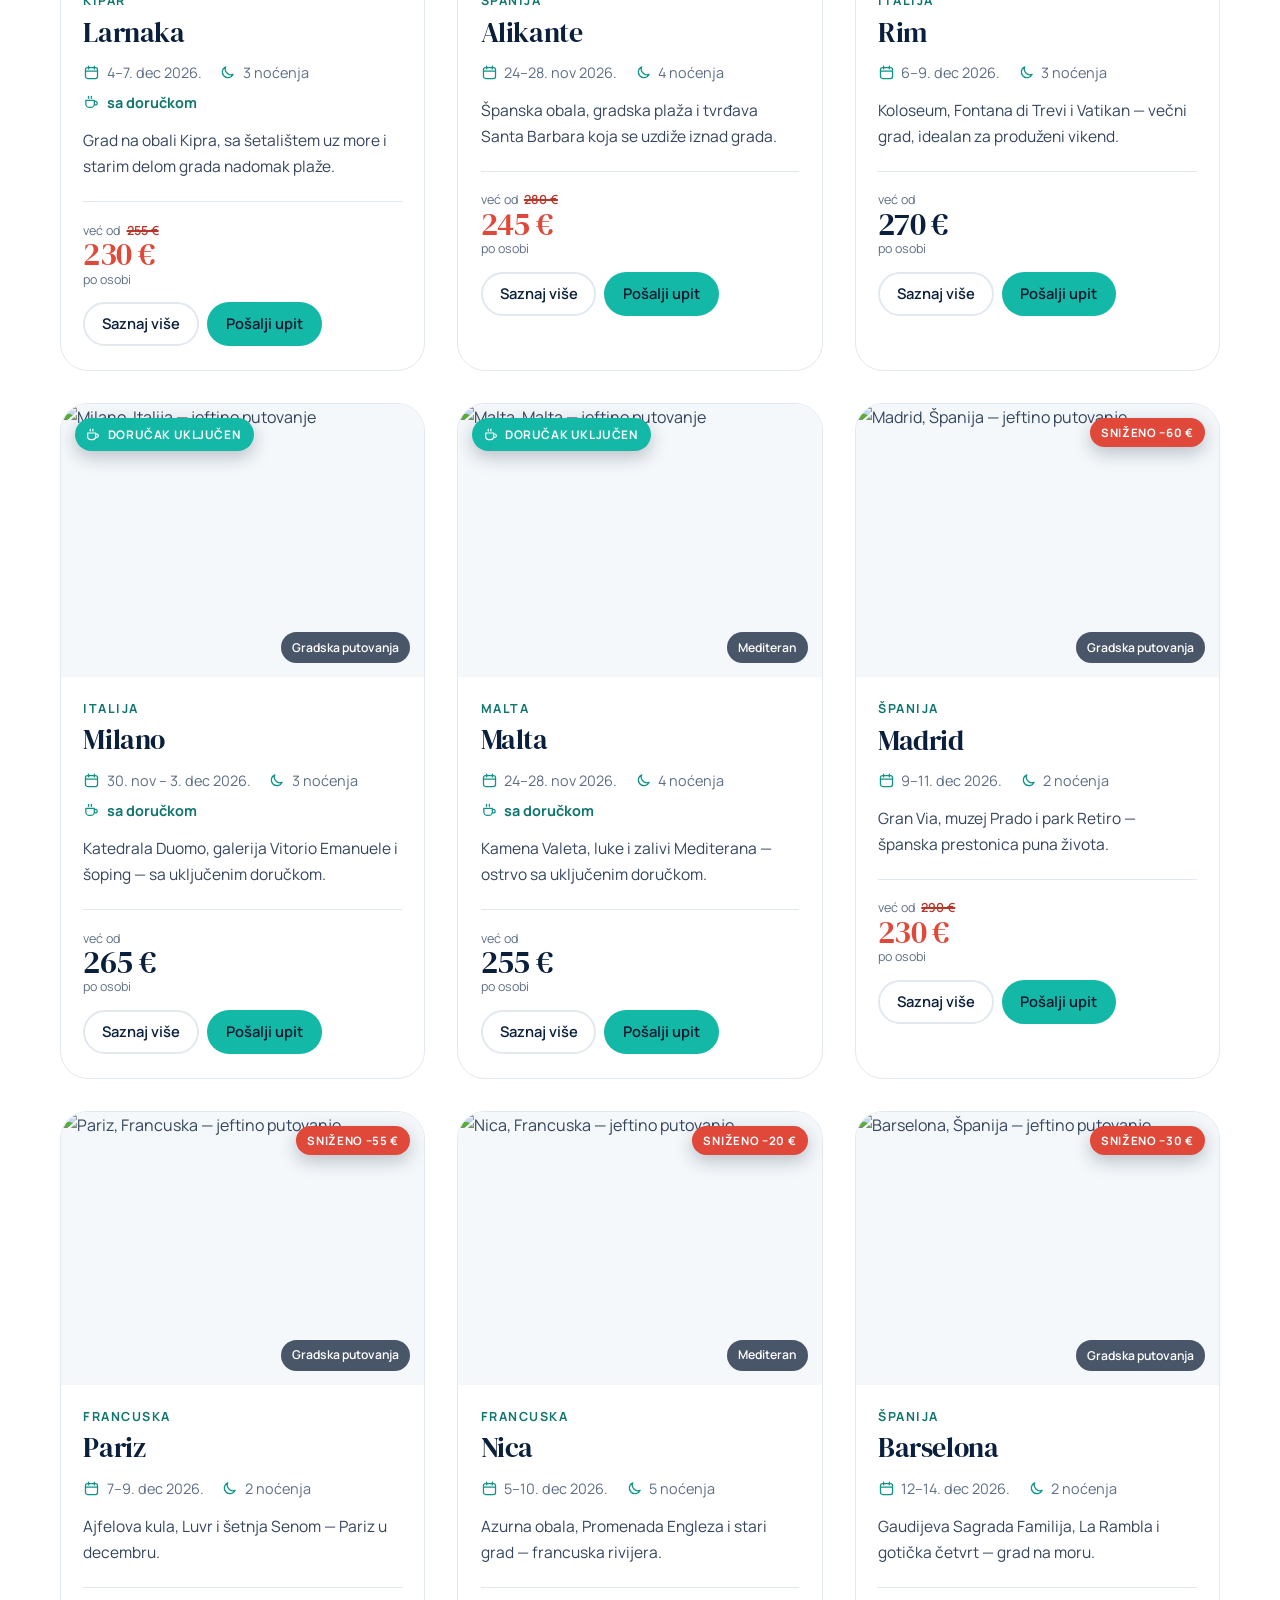
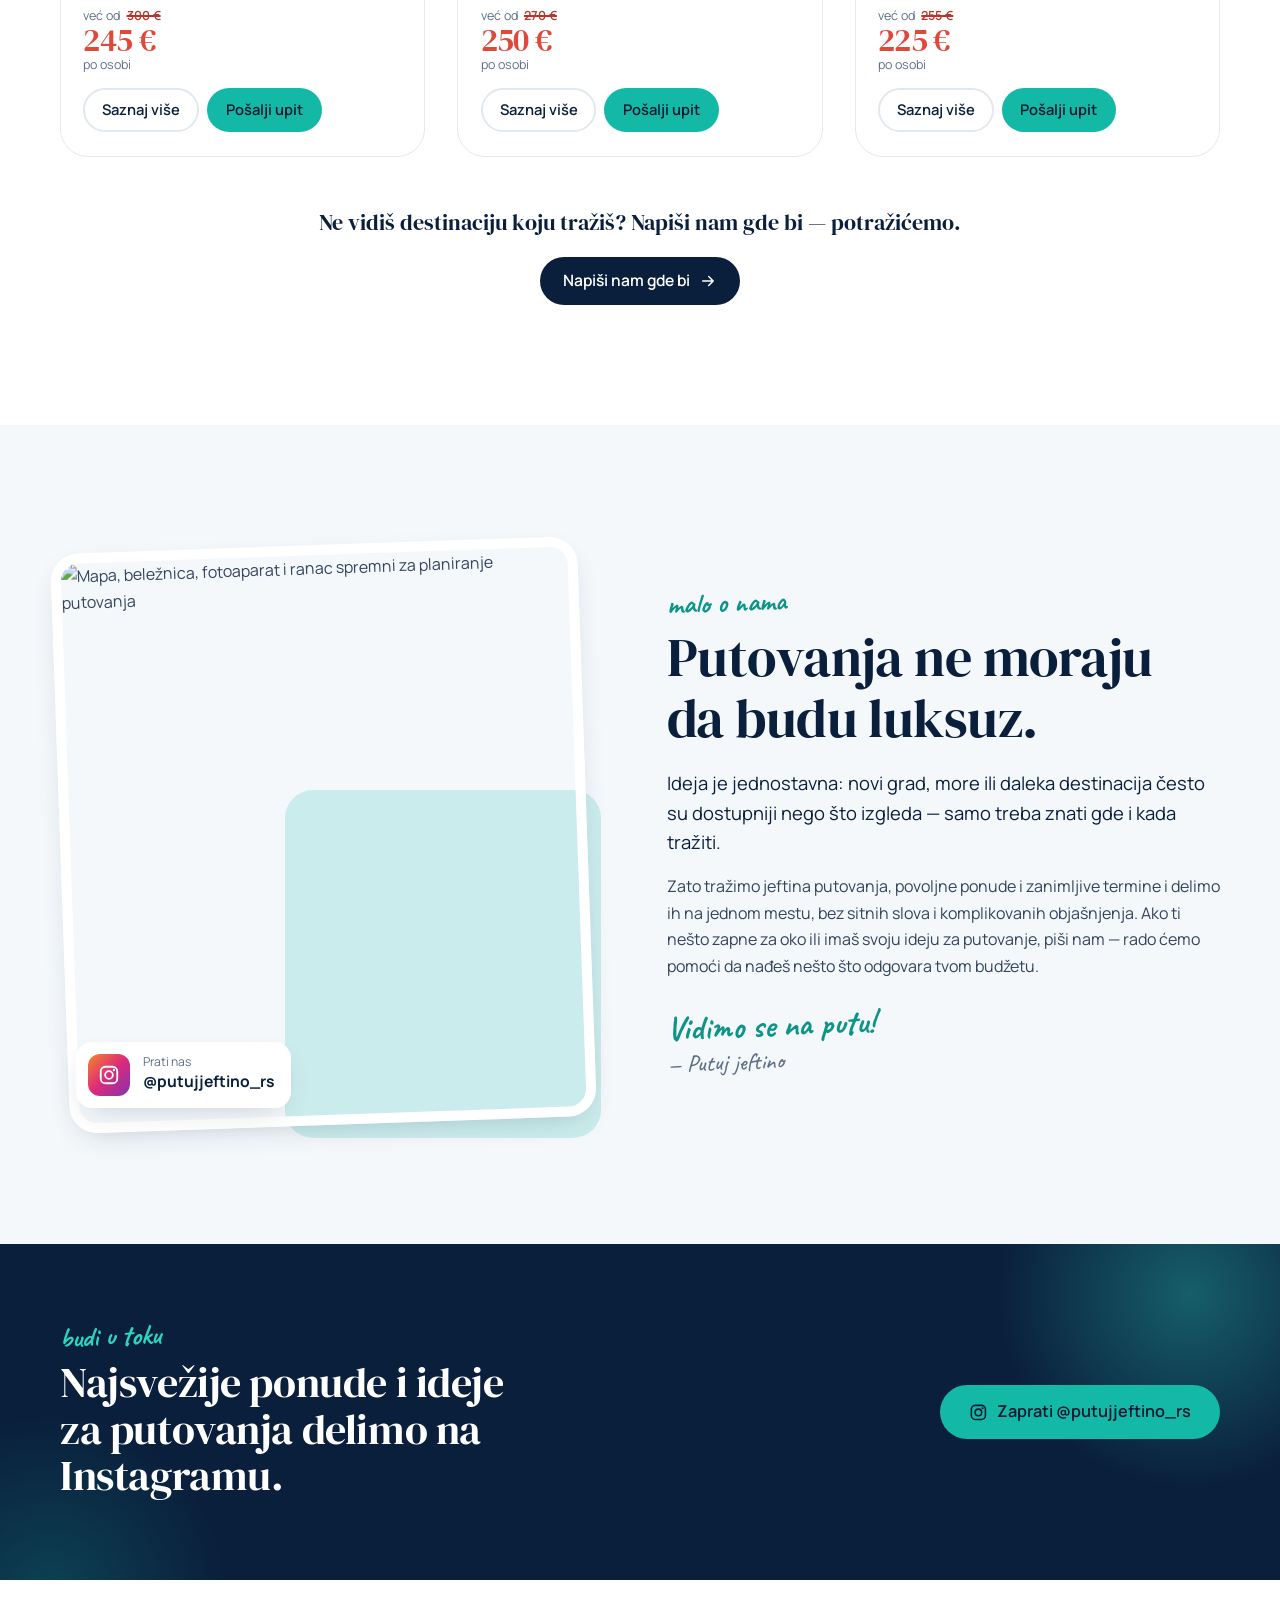
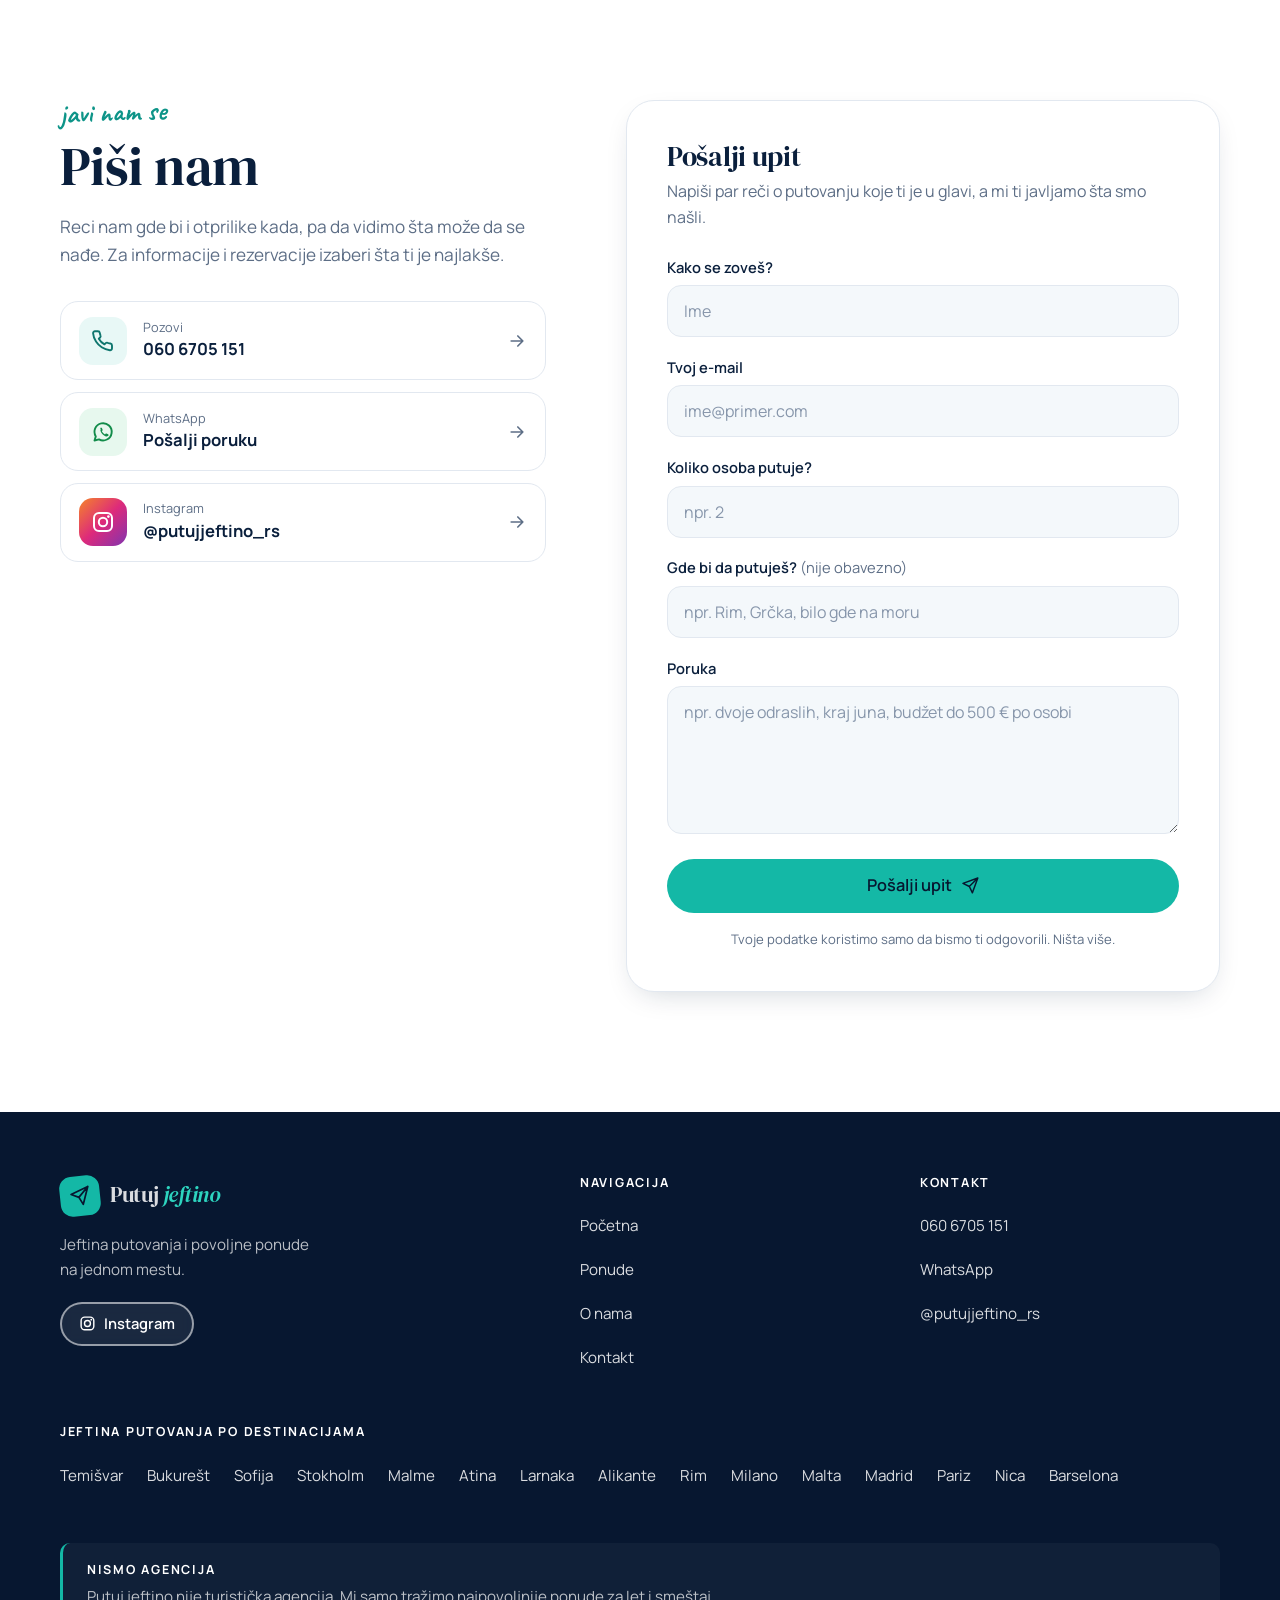
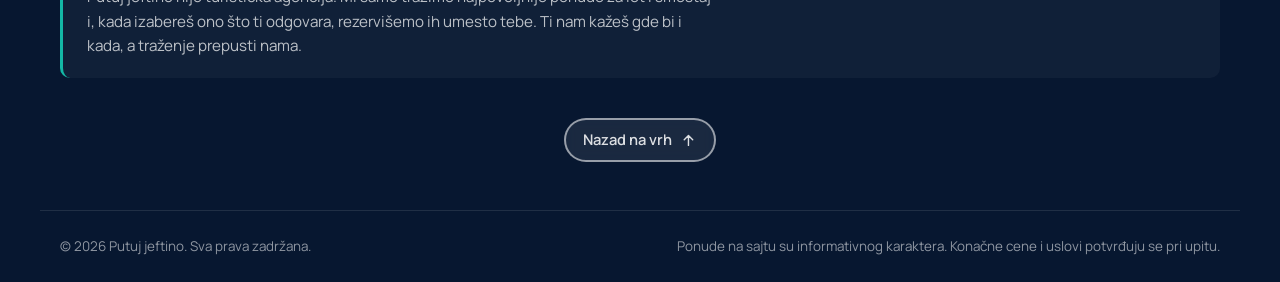
==== commit 8b0f924c: "Novi dizajn uvodnog banera" ====
--- a/index.html
+++ b/index.html
@@ -94,6 +94,8 @@
     <symbol id="i-close" viewBox="0 0 24 24"><path d="M6 6l12 12M18 6L6 18" stroke="currentColor" stroke-width="2" stroke-linecap="round"/></symbol>
     <symbol id="i-plane" viewBox="0 0 24 24"><path d="M21.5 2.5L10.6 13.4M21.5 2.5l-6.9 19-3.9-8.1-8.2-4z" fill="none" stroke="currentColor" stroke-width="1.9" stroke-linecap="round" stroke-linejoin="round"/></symbol>
     <symbol id="i-bus" viewBox="0 0 24 24"><rect x="4" y="3" width="16" height="15" rx="3" fill="none" stroke="currentColor" stroke-width="1.8"/><path d="M4 11h16M8 18v3M16 18v3" fill="none" stroke="currentColor" stroke-width="1.8" stroke-linecap="round"/><circle cx="8" cy="14.5" r="1.1" fill="currentColor"/><circle cx="16" cy="14.5" r="1.1" fill="currentColor"/></symbol>
+    <symbol id="i-sneg" viewBox="0 0 24 24"><path d="M12 2v20M3.3 7l17.4 10M3.3 17L20.7 7M9 3.5l3 2.5 3-2.5M9 20.5l3-2.5 3 2.5M3.2 10.4l3.7-.7-1.3-3.6M20.8 13.6l-3.7.7 1.3 3.6M3.2 13.6l3.7.7-1.3 3.6M20.8 10.4l-3.7-.7 1.3-3.6" fill="none" stroke="currentColor" stroke-width="1.7" stroke-linecap="round" stroke-linejoin="round"/></symbol>
+    <symbol id="i-procenat" viewBox="0 0 24 24"><path d="M19 5L5 19" fill="none" stroke="currentColor" stroke-width="2" stroke-linecap="round"/><circle cx="7" cy="7" r="2.5" fill="none" stroke="currentColor" stroke-width="2"/><circle cx="17" cy="17" r="2.5" fill="none" stroke="currentColor" stroke-width="2"/></symbol>
     <symbol id="i-info" viewBox="0 0 24 24"><circle cx="12" cy="12" r="9" fill="none" stroke="currentColor" stroke-width="1.8"/><path d="M12 11v5.5M12 7.6v.1" stroke="currentColor" stroke-width="2" stroke-linecap="round"/></symbol>
   </svg>
 
@@ -173,7 +175,16 @@
 
       <div class="container hero-content">
         <div class="hero-text">
-          <a class="hero-baner" id="hero-baner" href="#ponude" hidden><span class="hero-baner-ikona" aria-hidden="true">★</span><span id="hero-baner-tekst"></span><svg aria-hidden="true"><use href="#i-arrow"/></svg></a>
+          <a class="hero-baner" id="hero-baner" href="#ponude" hidden>
+            <span class="hero-baner-ikona" id="hero-baner-ikona" aria-hidden="true"><svg><use href="#i-sneg"/></svg></span>
+            <span class="hero-baner-tekst">
+              <small id="hero-baner-oznaka"></small>
+              <strong id="hero-baner-naslov"></strong>
+              <span class="hero-baner-mesta" id="hero-baner-mesta"></span>
+            </span>
+            <span class="hero-baner-cena"><small>već od</small><b id="hero-baner-cena"></b></span>
+            <span class="hero-baner-strelica" aria-hidden="true"><svg><use href="#i-arrow"/></svg></span>
+          </a>
           <div class="eyebrow eyebrow-light"><span class="dot" aria-hidden="true"></span> <span class="eyebrow-handle">@putujjeftino_rs ·</span> <h1 class="eyebrow-h1">jeftina putovanja iz Srbije</h1></div>
           <p class="hero-title" id="hero-naslov">Svet je <em>bliže</em> nego što misliš.</p>
           <p class="hero-sub">Otkrij jeftina putovanja i pronađi svoju sledeću destinaciju po odličnoj ceni.</p>
--- a/styles.css
+++ b/styles.css
@@ -1702,26 +1702,59 @@
 .hero-content { display: flex; flex-direction: column; justify-content: flex-end; }
 .hero-text { display: flex; flex-direction: column; flex: 1; justify-content: flex-end; }
 .hero-baner {
-  display: inline-flex;
+  display: flex;
   align-self: flex-start;
   align-items: center;
-  gap: .65rem;
+  gap: .9rem;
+  width: min(100%, 440px);
   margin-bottom: auto;
-  padding: .5rem 1.1rem .5rem .5rem;
-  border-radius: 999px;
-  background: #FFC93C;
+  padding: .75rem .8rem .75rem .75rem;
+  border: 1px solid rgba(255, 255, 255, .18);
+  border-radius: 20px;
+  background: linear-gradient(135deg, rgba(7, 23, 48, .72), rgba(15, 43, 82, .55));
+  -webkit-backdrop-filter: blur(12px) saturate(140%);
+  backdrop-filter: blur(12px) saturate(140%);
+  box-shadow: 0 18px 40px -18px rgba(7, 23, 48, .7);
+  color: #fff;
+  text-decoration: none;
+  transition: transform .25s var(--ease), border-color .25s var(--ease), box-shadow .25s var(--ease);
+}
+.hero-baner[hidden] { display: none; }
+.hero-baner:hover { transform: translateY(-3px); border-color: var(--teal-400); color: #fff; box-shadow: 0 22px 44px -18px rgba(7, 23, 48, .8); }
+.hero-baner-ikona {
+  display: grid;
+  place-items: center;
+  flex: none;
+  width: 48px; height: 48px;
+  border-radius: 14px;
+  background: linear-gradient(135deg, var(--teal-400), var(--teal-600));
   color: var(--navy-950);
-  font-size: .95rem;
-  font-weight: 800;
-  text-decoration: none;
-  box-shadow: 0 10px 28px rgba(7, 23, 48, .35);
-  transition: transform .2s var(--ease), box-shadow .2s var(--ease);
-}
-.hero-baner[hidden] { display: none; }
-.hero-baner:hover { transform: translateY(-2px); color: var(--navy-950); box-shadow: 0 14px 32px rgba(7, 23, 48, .45); }
-.hero-baner-ikona { display: grid; place-items: center; flex: none; width: 32px; height: 32px; border-radius: 50%; background: var(--navy-950); color: #FFC93C; font-size: 1rem; line-height: 1; }
-.hero-baner svg { width: 1.1em; height: 1.1em; transition: transform .2s var(--ease); }
-.hero-baner:hover svg { transform: translateX(3px); }
+  box-shadow: 0 6px 16px -6px rgba(45, 212, 191, .7);
+}
+.hero-baner-ikona svg { width: 26px; height: 26px; }
+.hero-baner-tekst { display: flex; flex-direction: column; flex: 1; min-width: 0; line-height: 1.2; }
+.hero-baner-tekst small { color: var(--teal-400); font-size: .68rem; font-weight: 800; letter-spacing: .14em; text-transform: uppercase; }
+.hero-baner-tekst strong { margin-top: .2rem; font-family: var(--font-display); font-size: 1.3rem; font-weight: 400; letter-spacing: -.01em; }
+.hero-baner-mesta { margin-top: .2rem; overflow: hidden; color: rgba(255, 255, 255, .72); font-size: .8rem; text-overflow: ellipsis; white-space: nowrap; }
+.hero-baner-cena { display: flex; flex-direction: column; align-items: flex-end; flex: none; line-height: 1.1; }
+.hero-baner-cena small { color: rgba(255, 255, 255, .65); font-size: .7rem; }
+.hero-baner-cena b { color: var(--teal-400); font-size: 1.35rem; font-weight: 800; white-space: nowrap; }
+.hero-baner-strelica { display: grid; place-items: center; flex: none; width: 36px; height: 36px; border-radius: 50%; background: #fff; color: var(--navy-950); transition: transform .25s var(--ease), background-color .25s var(--ease); }
+.hero-baner-strelica svg { width: 18px; height: 18px; }
+.hero-baner:hover .hero-baner-strelica { transform: translateX(3px); background: var(--teal-400); }
+@media (max-width: 479px) {
+  .hero-baner { gap: .7rem; padding: .7rem .85rem .7rem .7rem; }
+  .hero-baner-ikona { width: 44px; height: 44px; border-radius: 13px; }
+  .hero-baner-ikona svg { width: 24px; height: 24px; }
+  .hero-baner-tekst small { font-size: .62rem; letter-spacing: .12em; }
+  .hero-baner-tekst strong { font-size: 1.12rem; }
+  .hero-baner-mesta { white-space: normal; }
+  .hero-baner-strelica { display: none; }
+}
+@media (max-width: 359px) {
+  .hero-baner-tekst strong { font-size: 1rem; }
+  .hero-baner-cena b { font-size: 1.15rem; }
+}
 .hero-baner + .eyebrow { margin-top: 2rem; }
 
 .hero-prednosti { display: flex; flex-wrap: wrap; gap: .45rem; margin: 1.1rem 0 0; padding: 0; list-style: none; }
@@ -1745,5 +1778,4 @@
   .hero-content { display: grid; align-items: stretch; }
   .hero-text { justify-content: flex-end; }
   .hero-panel:not([hidden]) { align-self: end; }
-  .hero-baner { font-size: 1rem; }
-}
+}
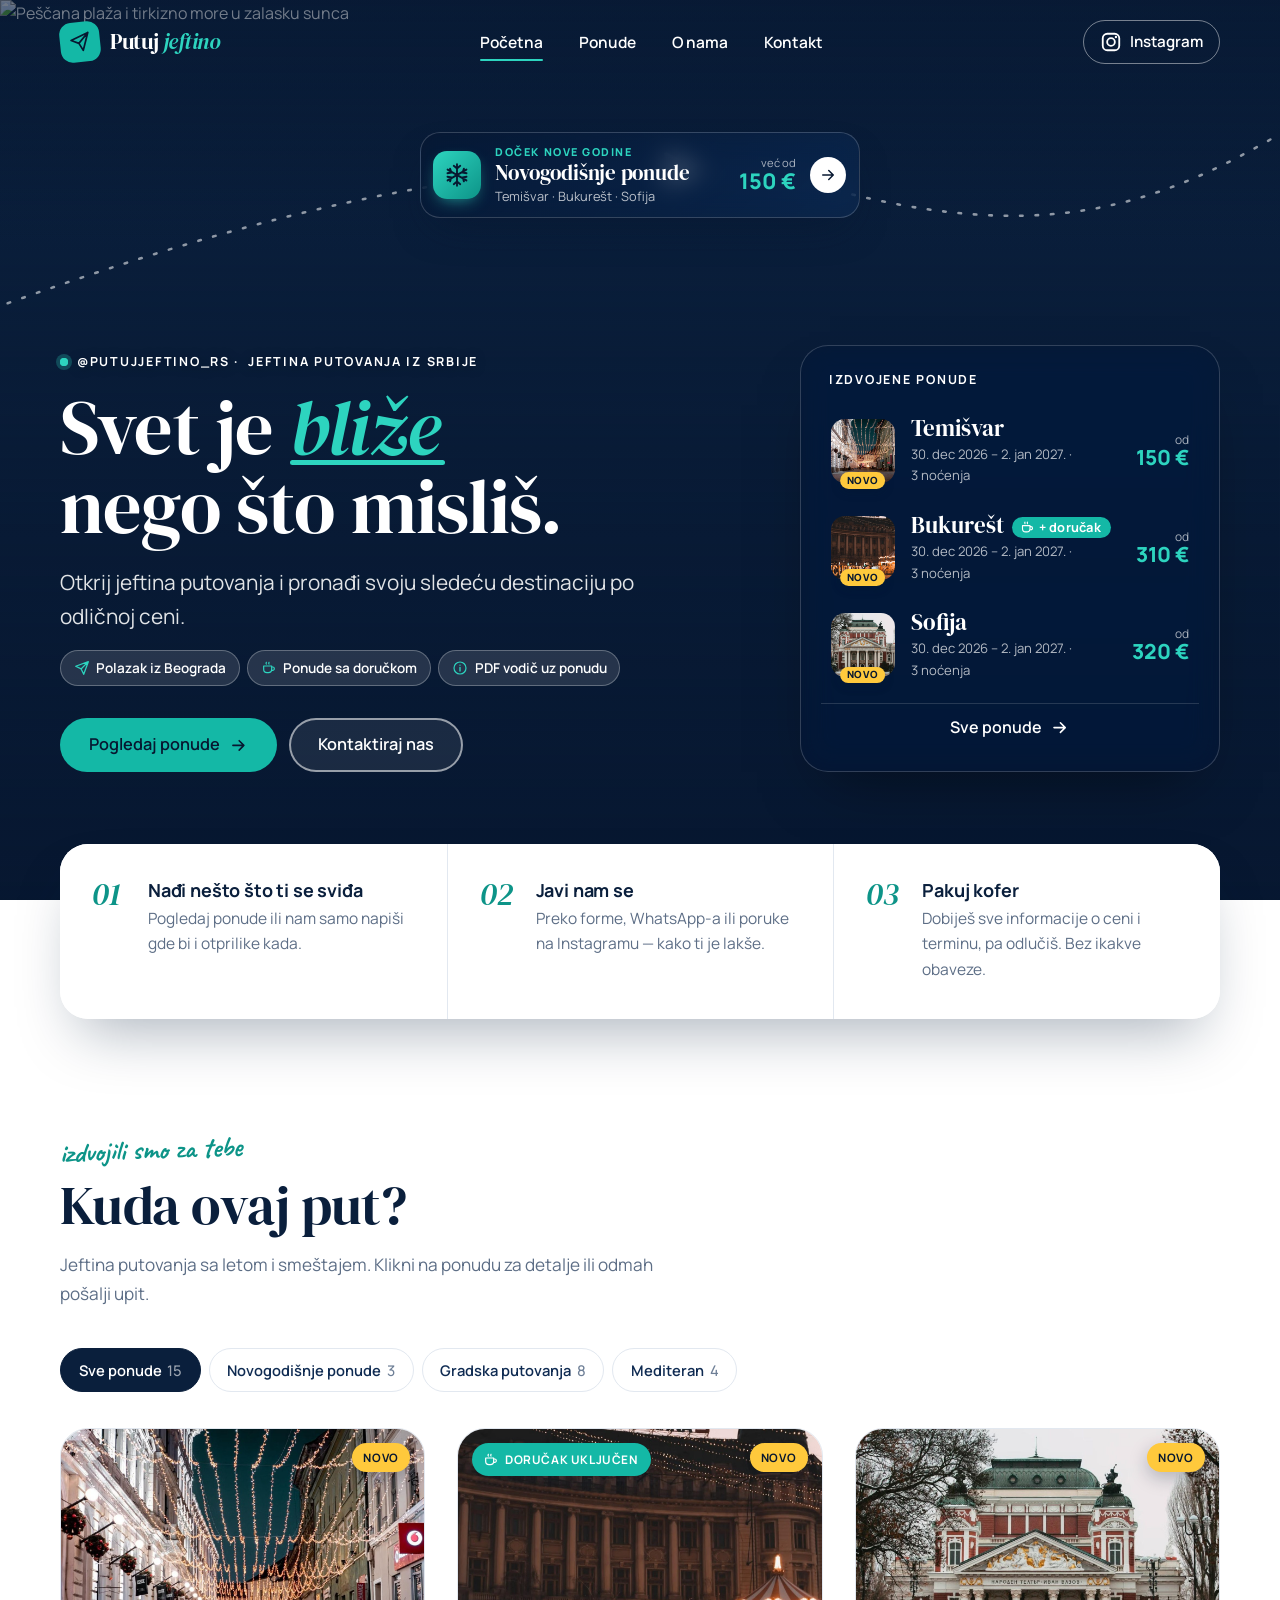
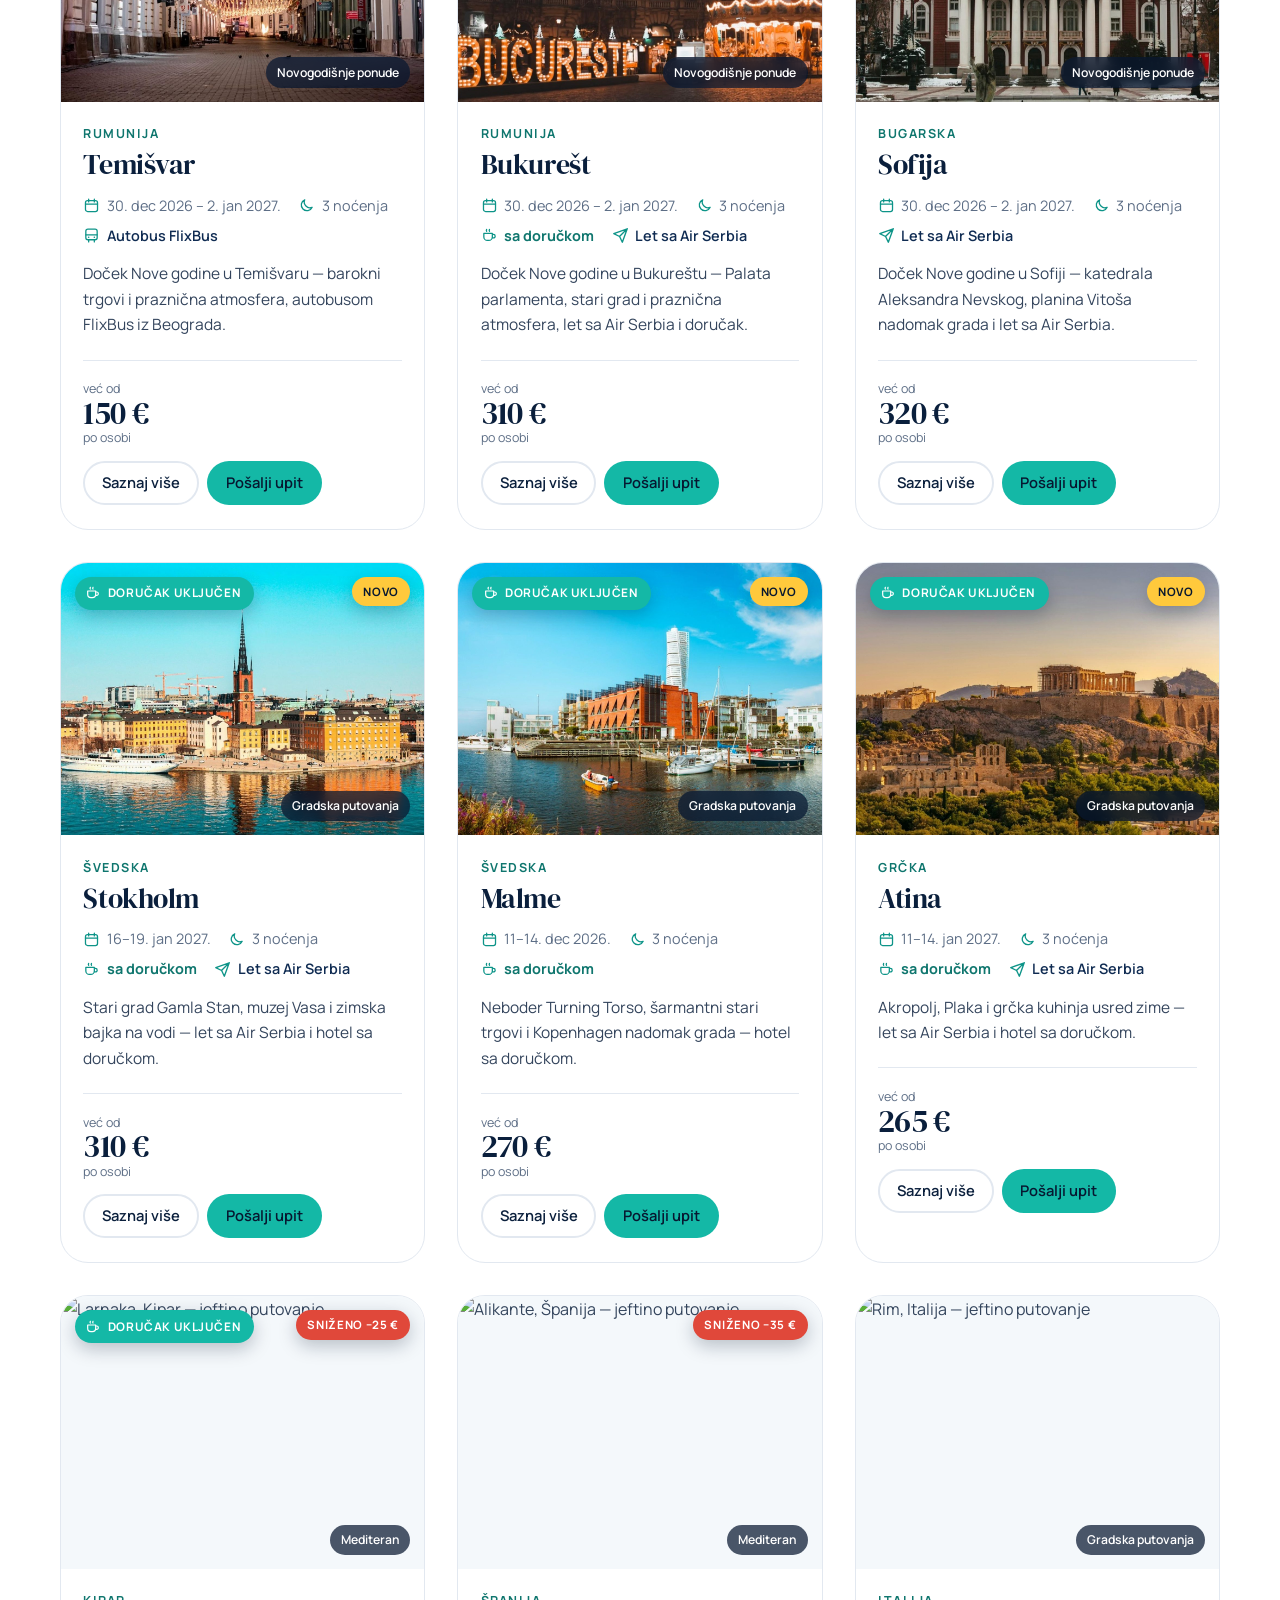
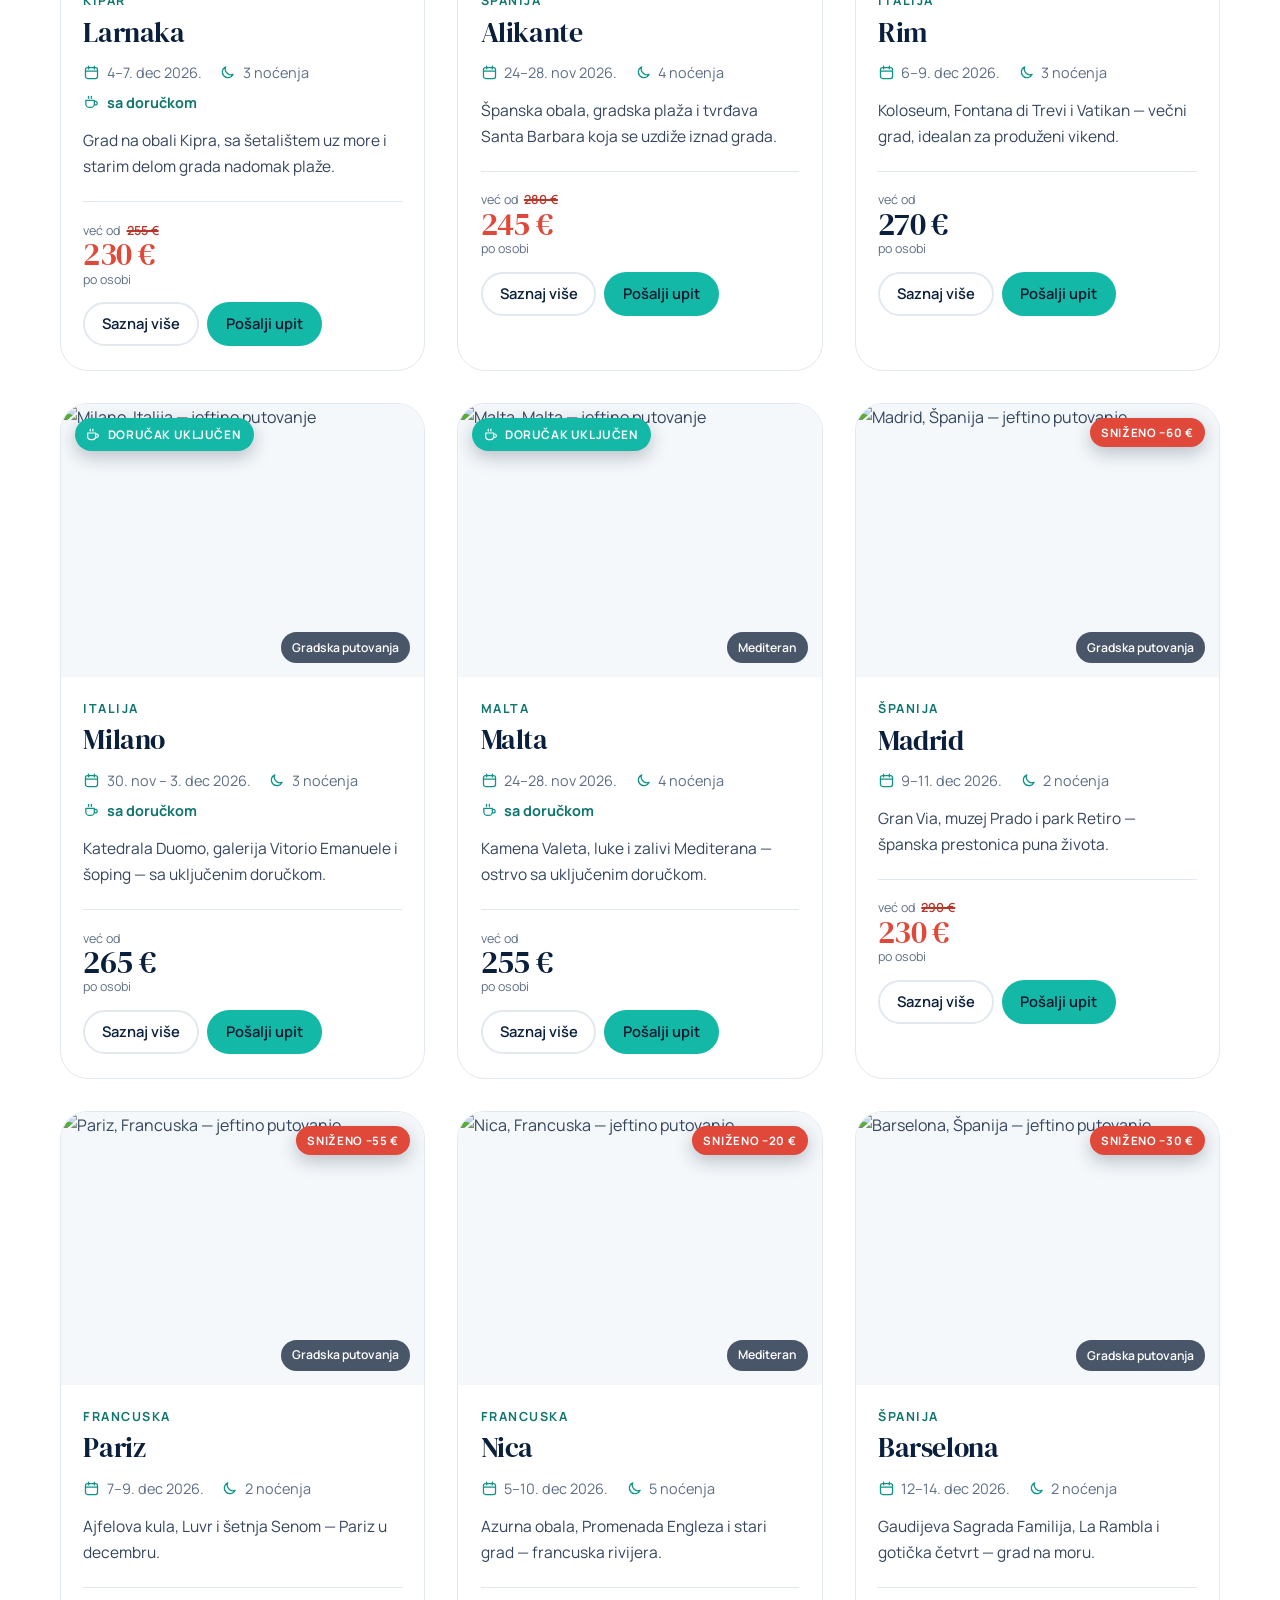
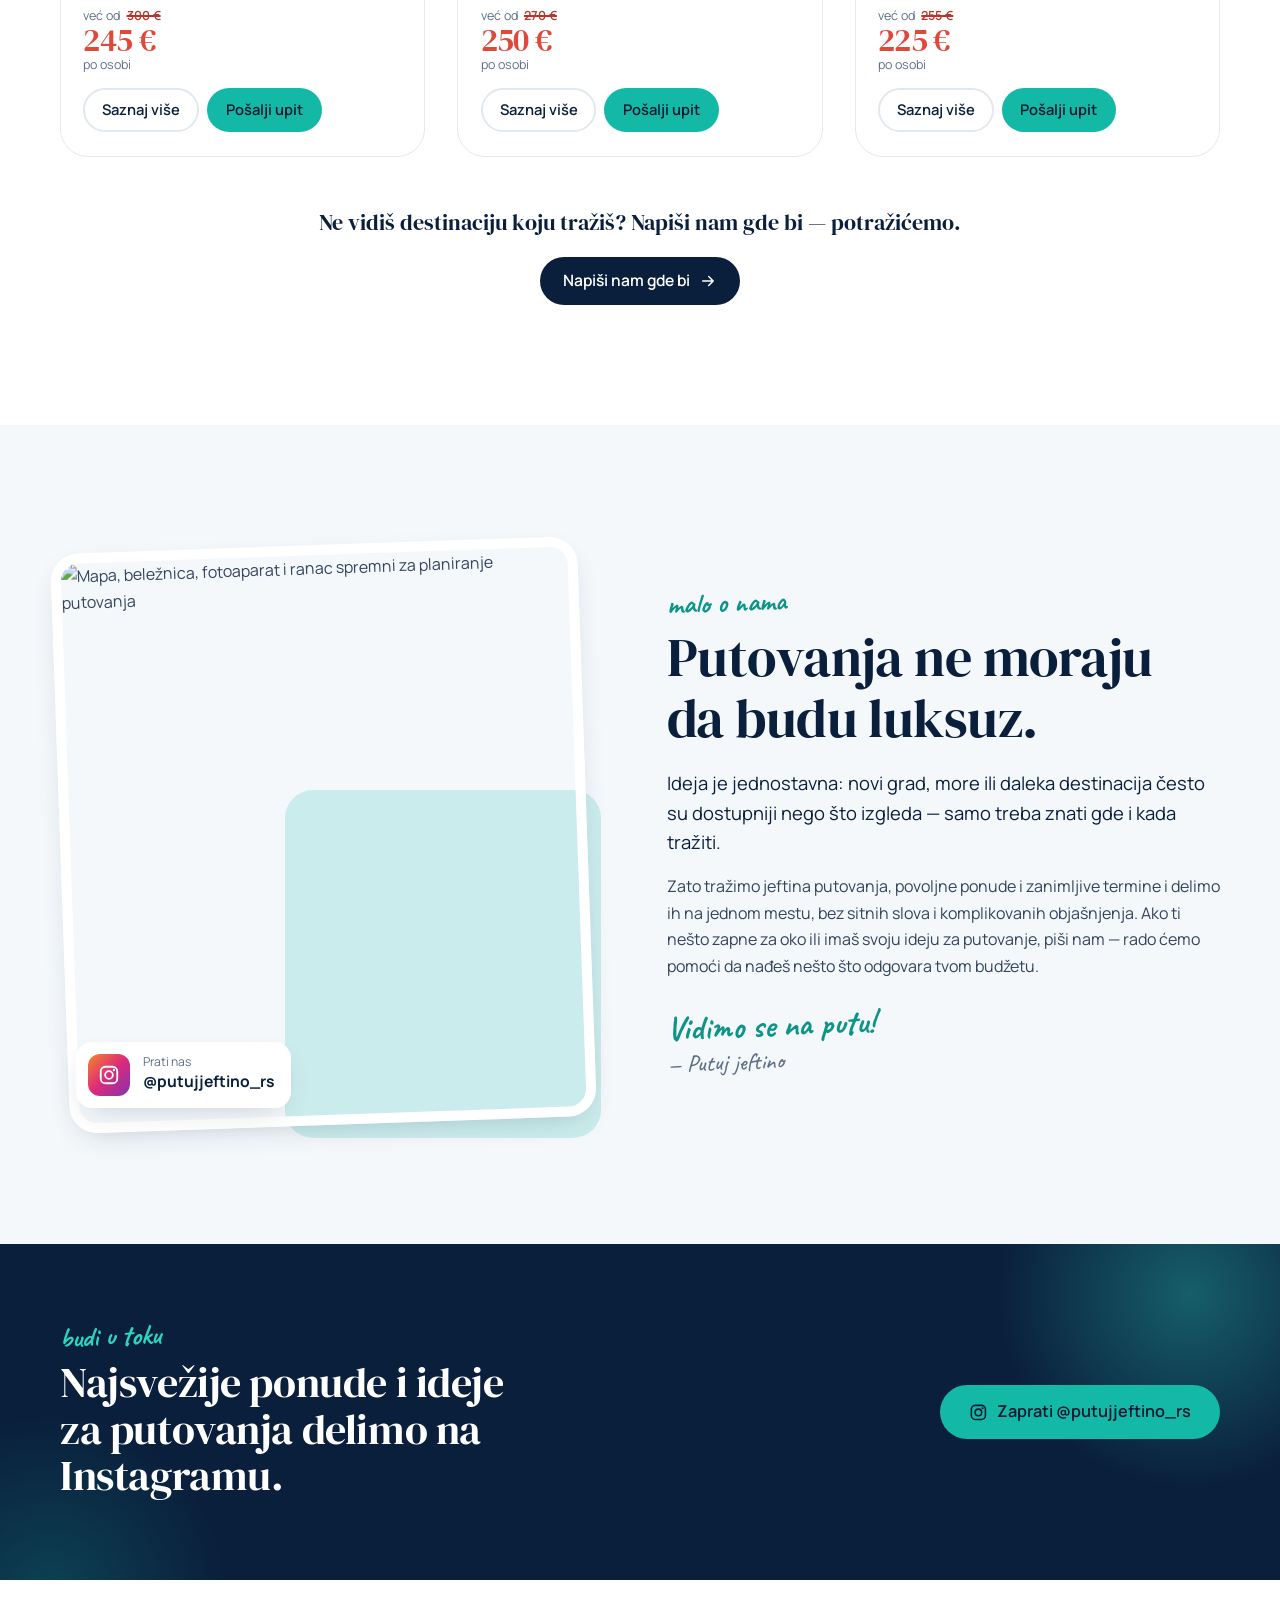
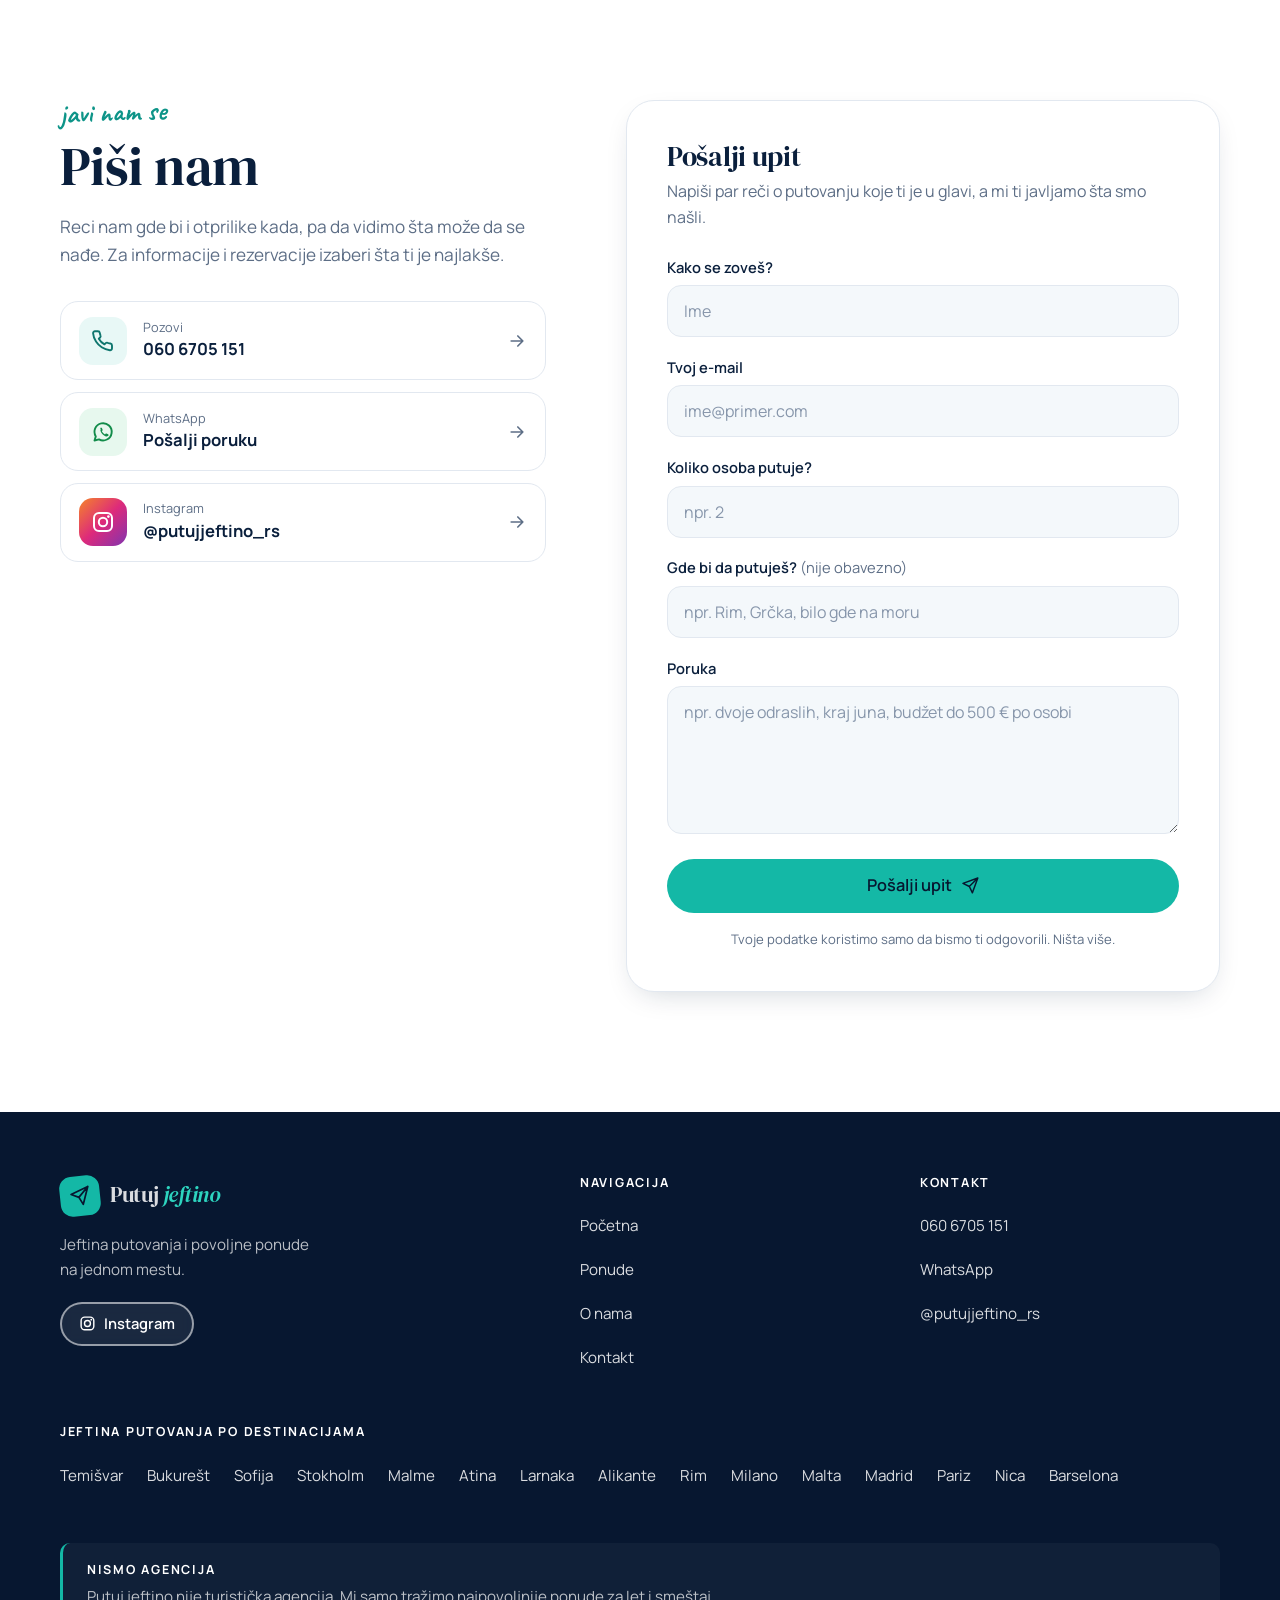
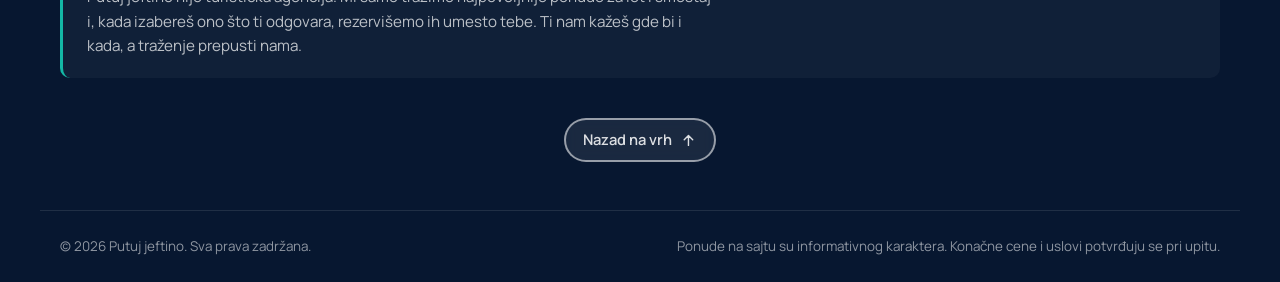
==== commit 5d63e0ae: "Uvodni baner po sredini" ====
--- a/index.html
+++ b/index.html
@@ -174,7 +174,6 @@
       </svg>
 
       <div class="container hero-content">
-        <div class="hero-text">
           <a class="hero-baner" id="hero-baner" href="#ponude" hidden>
             <span class="hero-baner-ikona" id="hero-baner-ikona" aria-hidden="true"><svg><use href="#i-sneg"/></svg></span>
             <span class="hero-baner-tekst">
@@ -185,6 +184,7 @@
             <span class="hero-baner-cena"><small>već od</small><b id="hero-baner-cena"></b></span>
             <span class="hero-baner-strelica" aria-hidden="true"><svg><use href="#i-arrow"/></svg></span>
           </a>
+        <div class="hero-text">
           <div class="eyebrow eyebrow-light"><span class="dot" aria-hidden="true"></span> <span class="eyebrow-handle">@putujjeftino_rs ·</span> <h1 class="eyebrow-h1">jeftina putovanja iz Srbije</h1></div>
           <p class="hero-title" id="hero-naslov">Svet je <em>bliže</em> nego što misliš.</p>
           <p class="hero-sub">Otkrij jeftina putovanja i pronađi svoju sledeću destinaciju po odličnoj ceni.</p>
--- a/styles.css
+++ b/styles.css
@@ -1700,10 +1700,10 @@
 /* Baner stoji gore, u praznom delu slike; naslov i dugmad ostaju pri dnu */
 .hero { align-items: stretch; }
 .hero-content { display: flex; flex-direction: column; justify-content: flex-end; }
-.hero-text { display: flex; flex-direction: column; flex: 1; justify-content: flex-end; }
+.hero-text { display: flex; flex-direction: column; justify-content: flex-end; }
 .hero-baner {
   display: flex;
-  align-self: flex-start;
+  align-self: center;
   align-items: center;
   gap: .9rem;
   width: min(100%, 440px);
@@ -1755,7 +1755,7 @@
   .hero-baner-tekst strong { font-size: 1rem; }
   .hero-baner-cena b { font-size: 1.15rem; }
 }
-.hero-baner + .eyebrow { margin-top: 2rem; }
+.hero-baner + .hero-text { margin-top: 2rem; }
 
 .hero-prednosti { display: flex; flex-wrap: wrap; gap: .45rem; margin: 1.1rem 0 0; padding: 0; list-style: none; }
 .hero-prednosti li {
@@ -1775,7 +1775,9 @@
 .hero-prednosti svg { width: 16px; height: 16px; color: var(--teal-400); }
 
 @media (min-width: 1100px) {
-  .hero-content { display: grid; align-items: stretch; }
-  .hero-text { justify-content: flex-end; }
-  .hero-panel:not([hidden]) { align-self: end; }
-}
+  /* Baner po sredini cele uvodne slike, ispod njega naslov levo i panel desno */
+  .hero-content { display: grid; grid-template-rows: auto 1fr; align-items: end; }
+  .hero-baner { grid-column: 1 / -1; grid-row: 1; justify-self: center; align-self: start; margin-bottom: 0; }
+  .hero-text { grid-column: 1; grid-row: 2; }
+  .hero-panel:not([hidden]) { grid-column: 2; grid-row: 2; align-self: end; }
+}
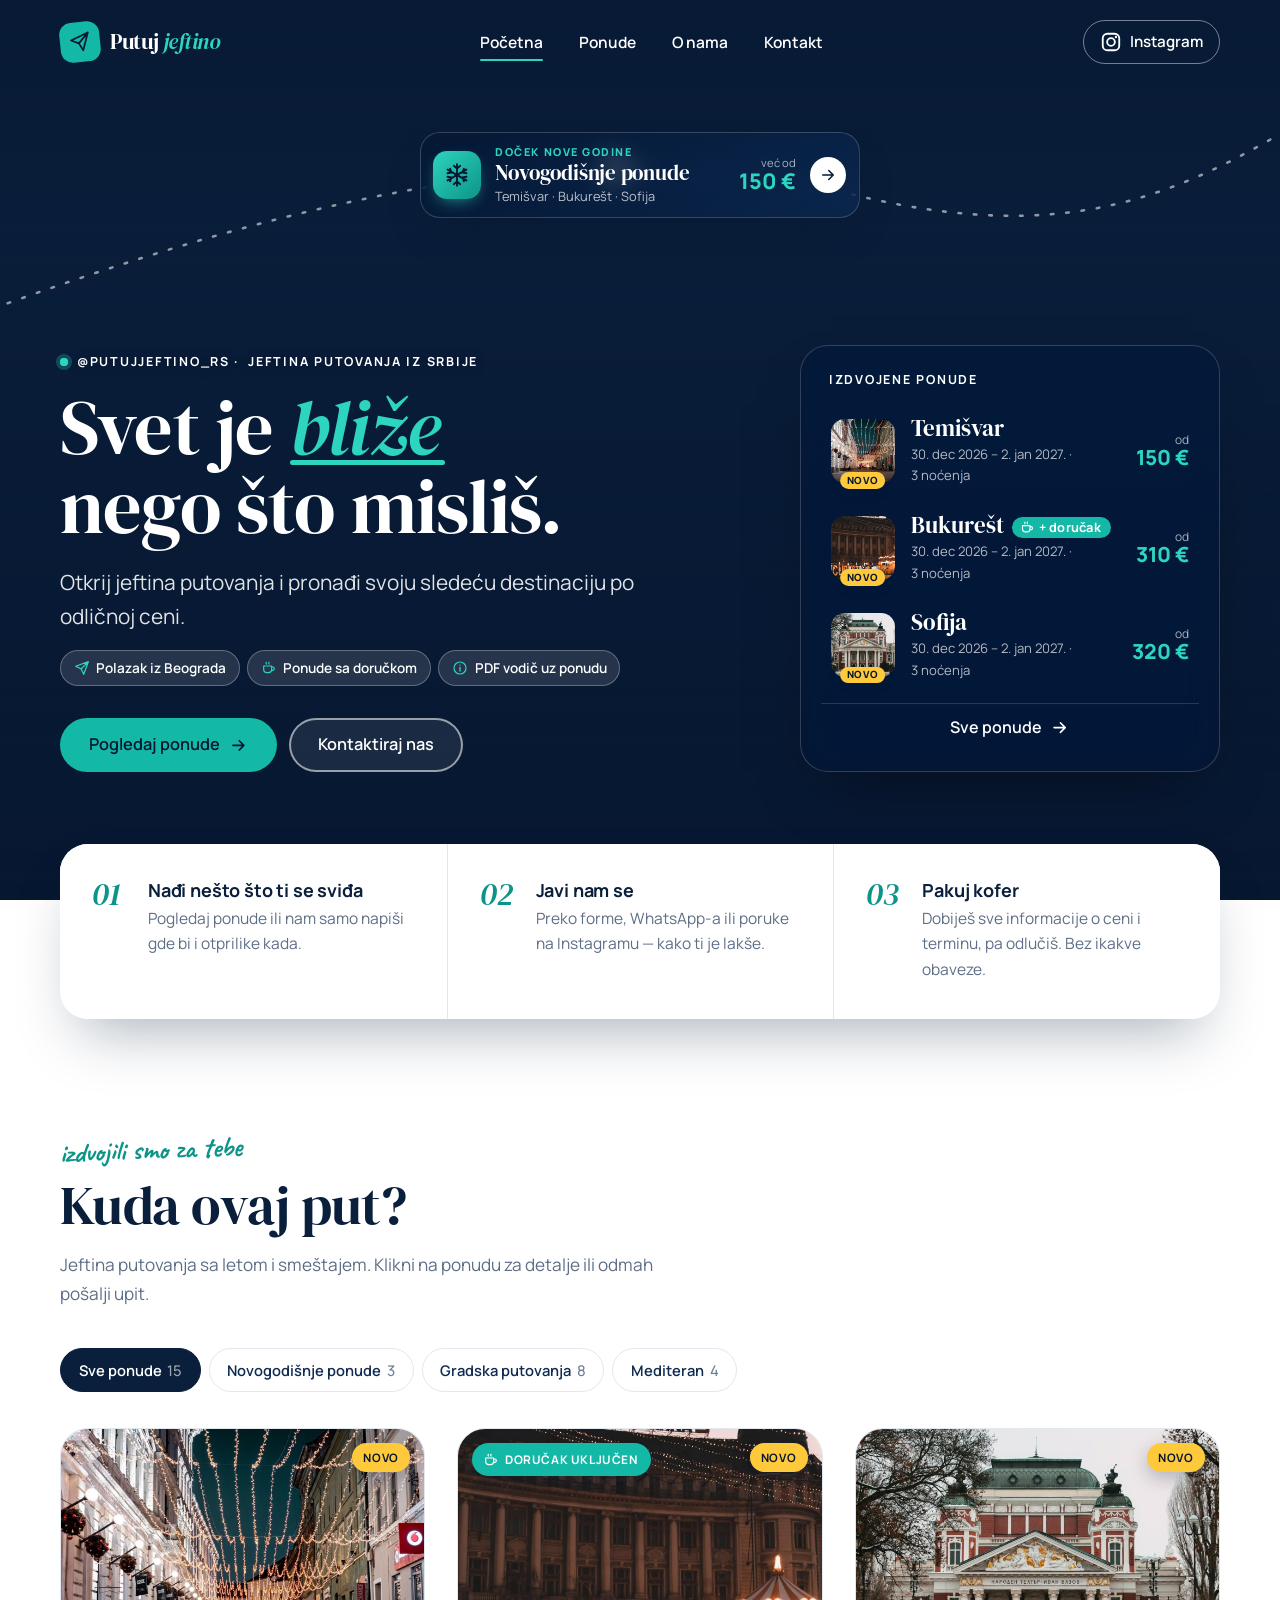
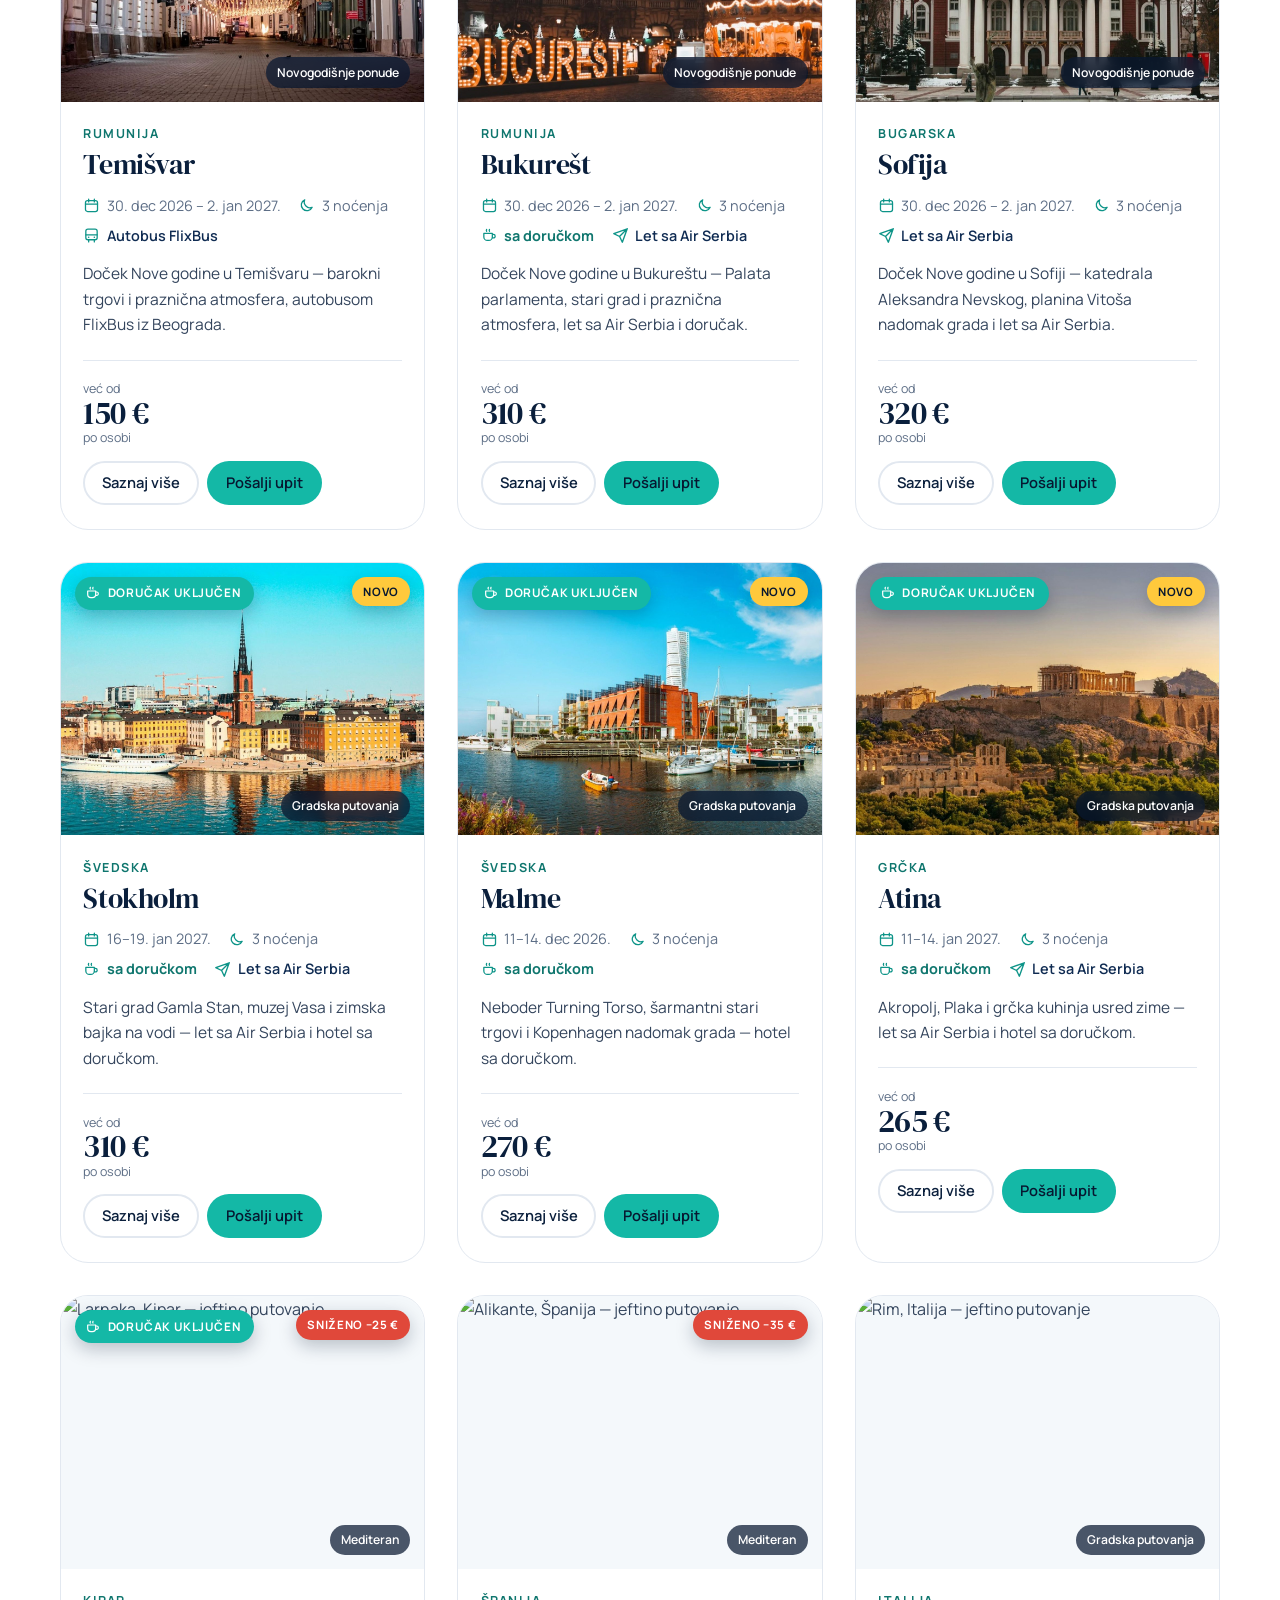
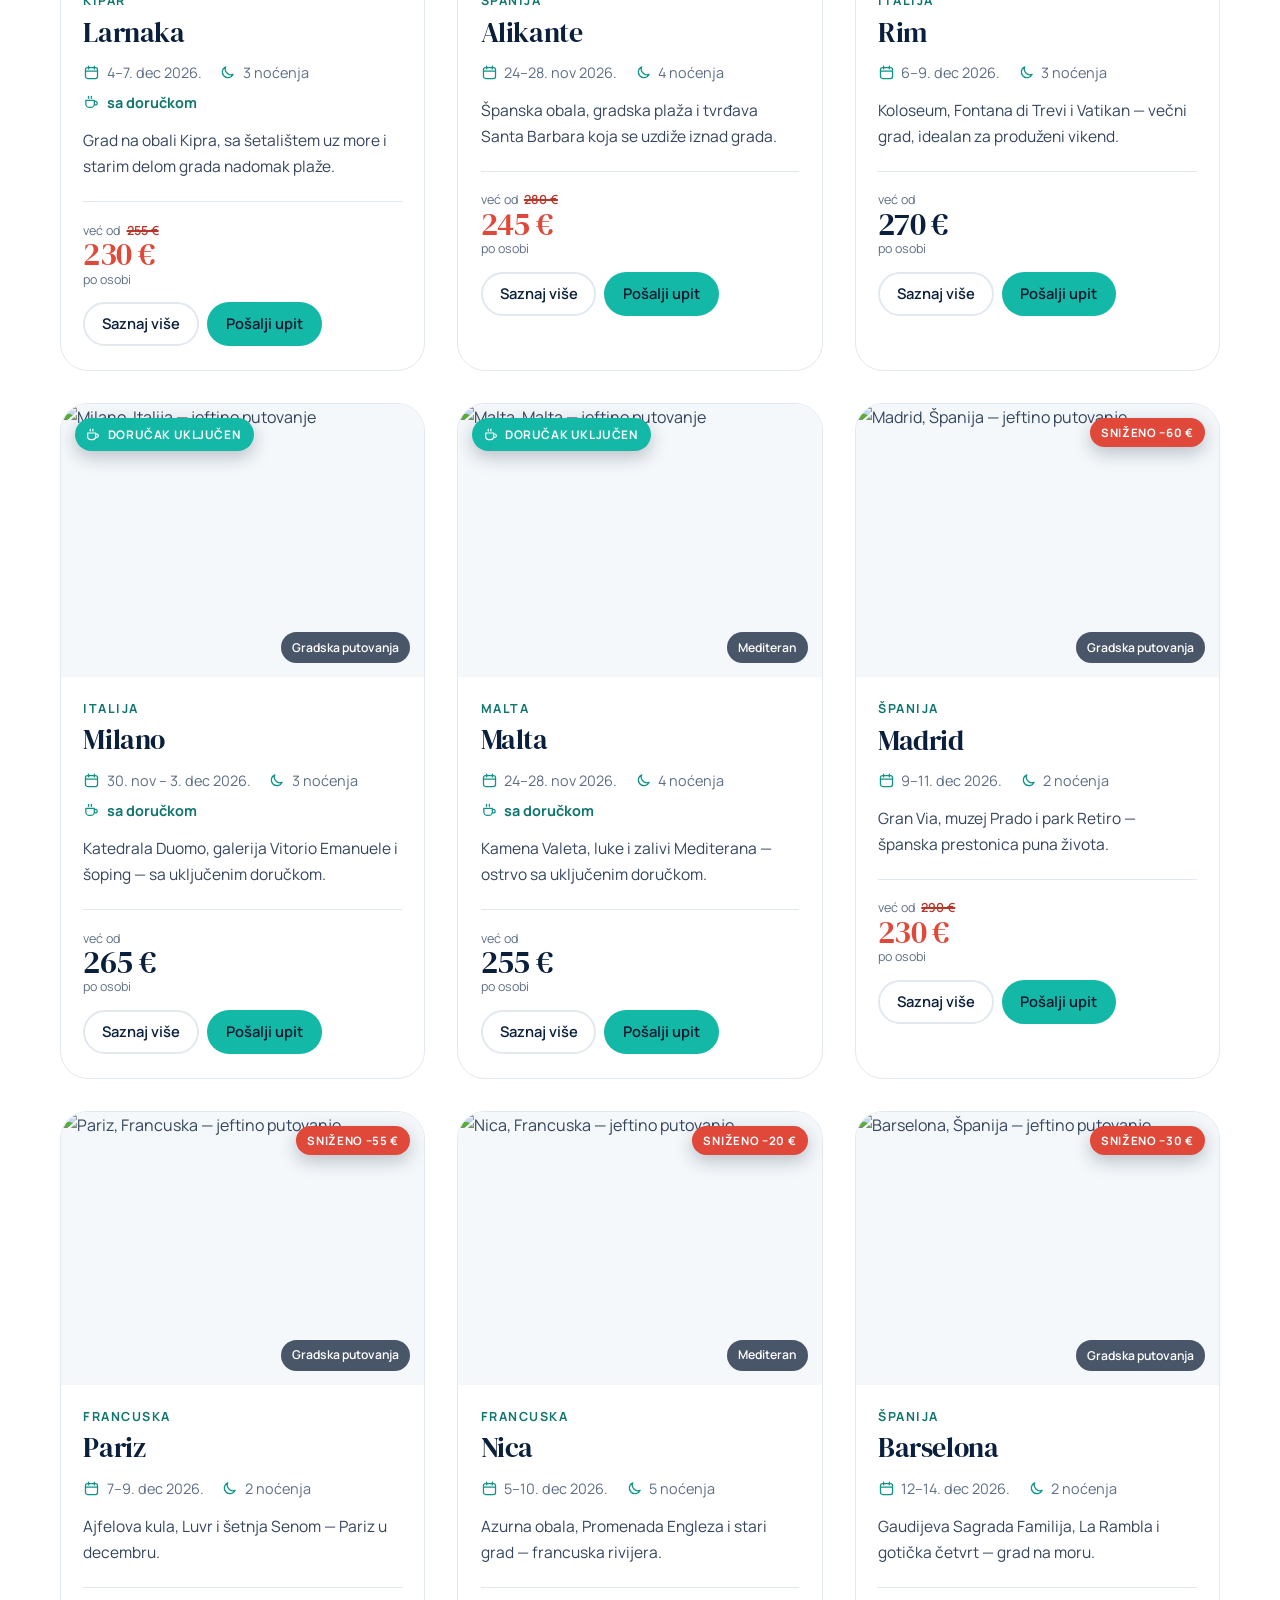
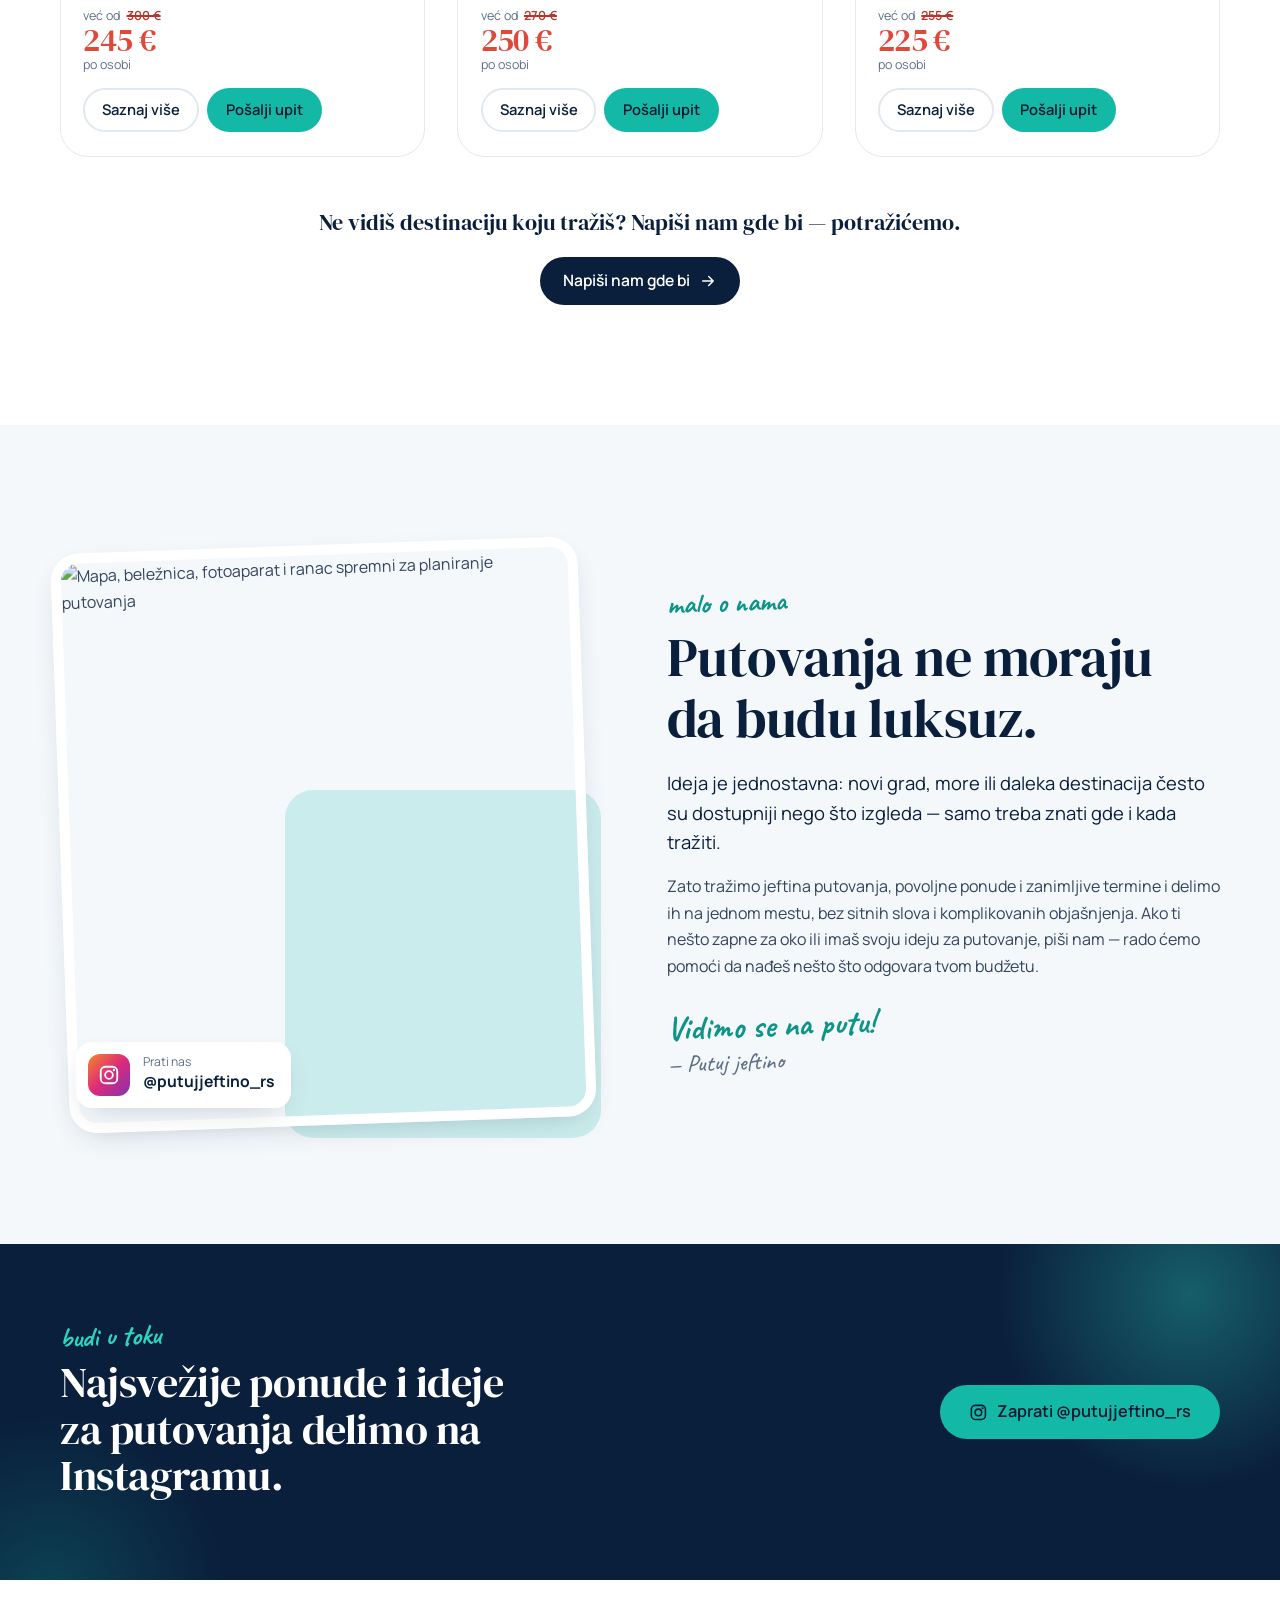
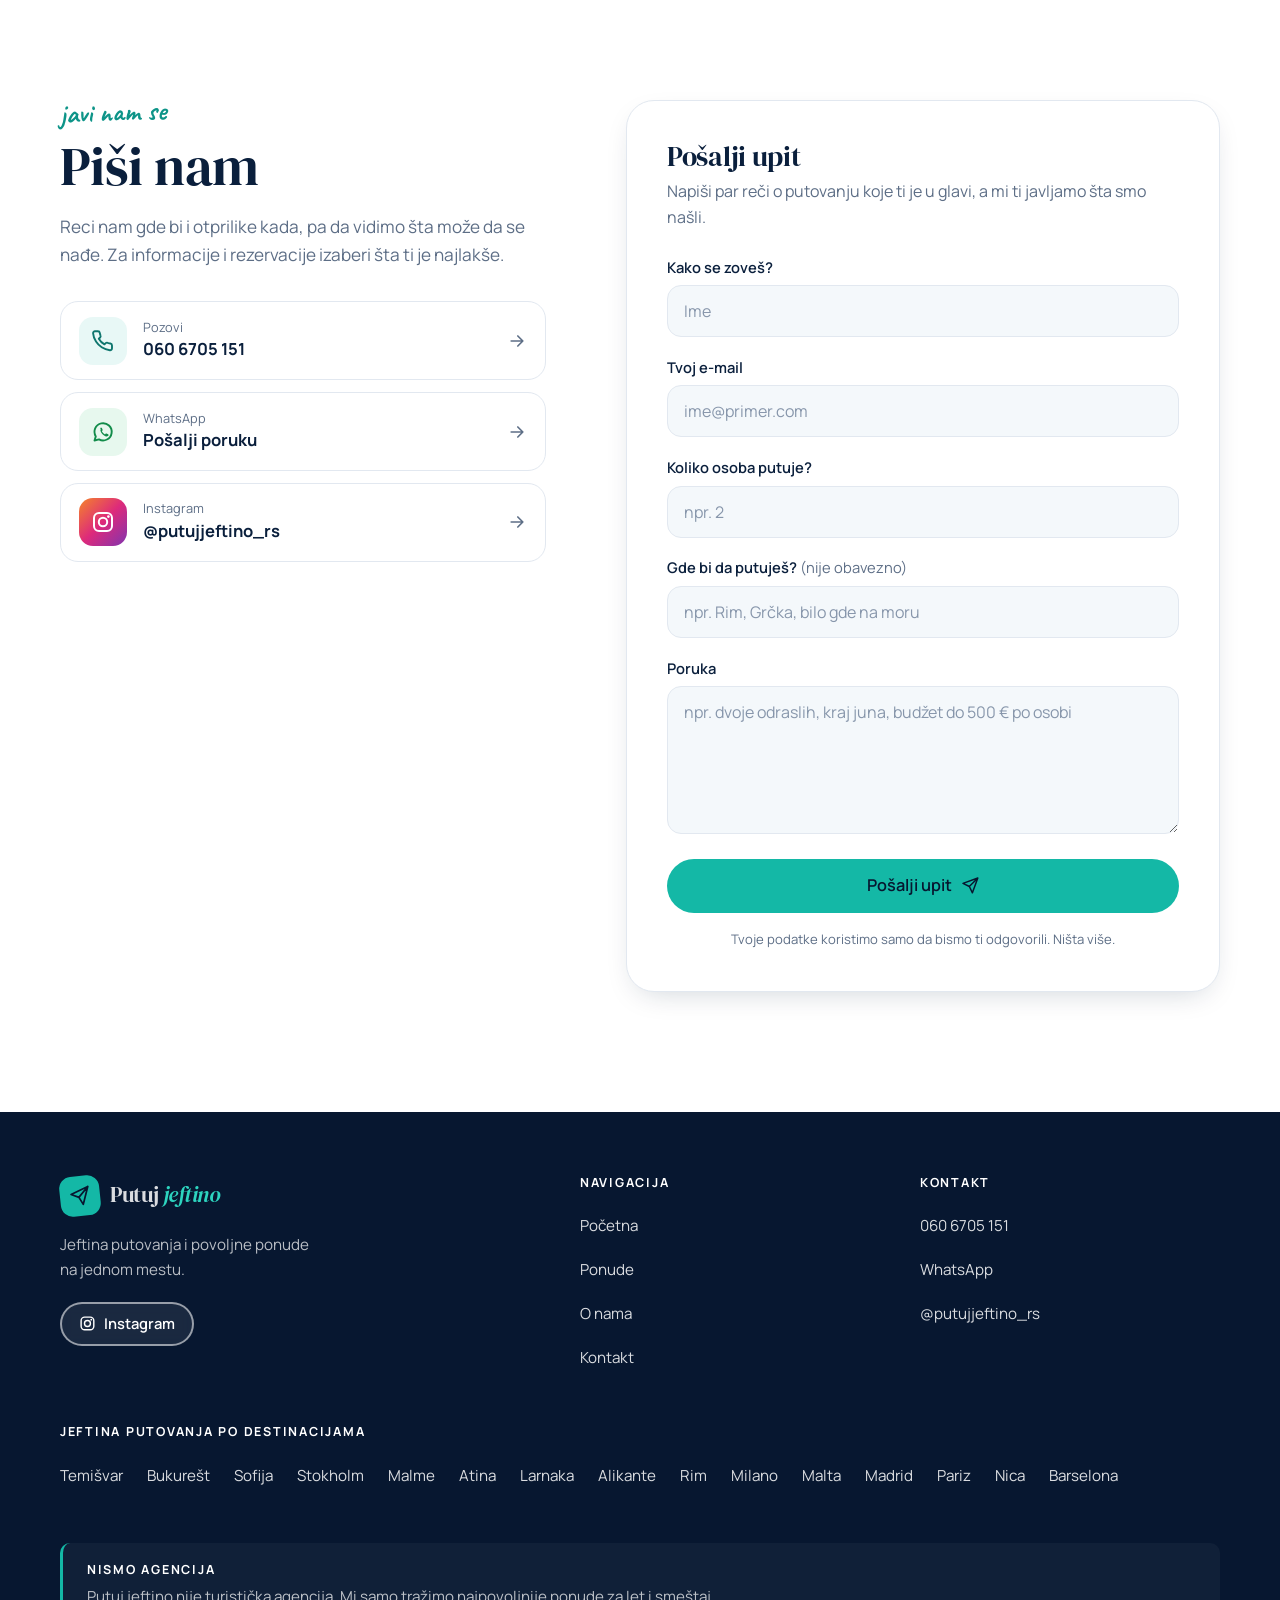
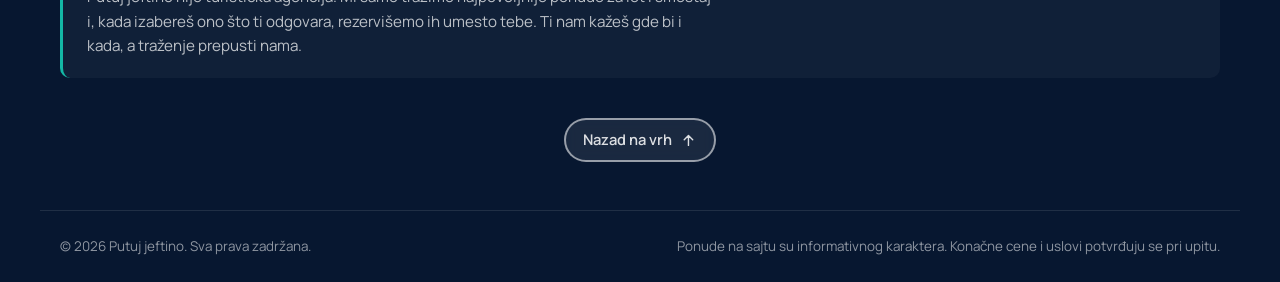
==== commit 5a7ff31e: "Uvodna animacija pri ulasku na sajt" ====
--- a/index.html
+++ b/index.html
@@ -50,6 +50,19 @@
   <link rel="stylesheet" href="styles.css">
 
   <script>document.documentElement.classList.add('js');</script>
+  <!-- uvod-skripta -->
+  <script>
+    // Uvodna animacija samo pri prvom ulasku u poseti (i nikad za "smanji animacije")
+    (function () {
+      var html = document.documentElement;
+      try {
+        if (sessionStorage.getItem('pj-uvod') || matchMedia('(prefers-reduced-motion: reduce)').matches) { html.classList.add('bez-uvoda'); return; }
+        sessionStorage.setItem('pj-uvod', '1');
+      } catch (e) { html.classList.add('bez-uvoda'); return; }
+      html.classList.add('uvod-aktivan');
+    })();
+  </script>
+  <!-- /uvod-skripta -->
 
   <script type="application/ld+json">
   {
@@ -80,6 +93,45 @@
   </script>
 </head>
 <body>
+  <!-- uvod -->
+  <div class="uvod" id="uvod" aria-hidden="true">
+    <svg class="uvod-let" viewBox="0 0 600 220" preserveAspectRatio="xMidYMid meet" focusable="false">
+      <defs>
+        <path id="uvod-ruta" d="M10 170 C 140 40, 260 30, 330 110 S 520 190, 590 50"/>
+        <mask id="uvod-maska" maskUnits="userSpaceOnUse" x="0" y="0" width="600" height="220">
+          <path d="M10 170 C 140 40, 260 30, 330 110 S 520 190, 590 50" class="uvod-crtanje" pathLength="1"/>
+        </mask>
+      </defs>
+      <use href="#uvod-ruta" class="uvod-putanja" mask="url(#uvod-maska)"/>
+      <g class="uvod-avion">
+        <path d="M21.5 2.5L10.6 13.4M21.5 2.5l-6.9 19-3.9-8.1-8.2-4z" transform="translate(-14 -14) scale(1.15) rotate(45 12 12)" fill="none" stroke="currentColor" stroke-width="1.8" stroke-linecap="round" stroke-linejoin="round"/>
+        <animateMotion dur="1.3s" begin="0.1s" fill="freeze" rotate="auto" calcMode="spline" keyPoints="0;1" keyTimes="0;1" keySplines=".45 0 .25 1"><mpath href="#uvod-ruta"/></animateMotion>
+      </g>
+    </svg>
+    <div class="uvod-logo">
+      <span class="uvod-znak"><svg viewBox="0 0 24 24"><path d="M21.5 2.5L10.6 13.4M21.5 2.5l-6.9 19-3.9-8.1-8.2-4z" fill="none" stroke="currentColor" stroke-width="2" stroke-linecap="round" stroke-linejoin="round"/></svg></span>
+      <span class="uvod-ime"><span><span>Putuj</span></span> <span><em>jeftino</em></span></span>
+    </div>
+    <p class="uvod-slogan">Svet je bliže nego što misliš.</p>
+  </div>
+  <script>
+    (function () {
+      var uvod = document.getElementById('uvod');
+      var html = document.documentElement;
+      if (!uvod || !html.classList.contains('uvod-aktivan')) { if (uvod) uvod.remove(); return; }
+      function otkrij() { html.classList.remove('uvod-aktivan'); }
+      function ukloni() { otkrij(); if (uvod.parentNode) uvod.remove(); }
+      var t1 = setTimeout(otkrij, 1450);
+      var t2 = setTimeout(ukloni, 2300);
+      // Klik ili tap odmah preskače uvod
+      uvod.addEventListener('click', function () {
+        clearTimeout(t1); clearTimeout(t2);
+        uvod.classList.add('izlaz'); otkrij();
+        setTimeout(ukloni, 550);
+      });
+    })();
+  </script>
+  <!-- /uvod -->
 
   <!-- Ikonice (koriste se na celom sajtu) -->
   <svg width="0" height="0" style="position:absolute" aria-hidden="true" focusable="false">
--- a/styles.css
+++ b/styles.css
@@ -1781,3 +1781,70 @@
   .hero-text { grid-column: 1; grid-row: 2; }
   .hero-panel:not([hidden]) { grid-column: 2; grid-row: 2; align-self: end; }
 }
+
+
+/* ---------- Uvodna animacija pri ulasku na sajt ---------- */
+.uvod { display: none; }
+.uvod-aktivan { overflow: hidden; }
+.js:not(.bez-uvoda) .uvod {
+  position: fixed;
+  inset: 0;
+  z-index: 1000;
+  display: flex;
+  flex-direction: column;
+  align-items: center;
+  justify-content: center;
+  gap: 1.1rem;
+  padding: 2rem;
+  background: radial-gradient(120% 90% at 50% 35%, #123A6B 0%, var(--navy-950) 70%);
+  color: #fff;
+  cursor: pointer;
+  animation: uvodZavesa .75s cubic-bezier(.76, 0, .24, 1) 1.45s forwards;
+}
+.uvod.izlaz { animation: uvodZavesa .5s cubic-bezier(.76, 0, .24, 1) 0s forwards !important; }
+@keyframes uvodZavesa {
+  to { transform: translateY(-100%); border-bottom-left-radius: 50% 12%; border-bottom-right-radius: 50% 12%; }
+}
+
+.uvod-let { position: absolute; left: 50%; top: 50%; width: min(92vw, 760px); height: auto; transform: translate(-50%, -96%); overflow: visible; }
+.uvod-putanja { fill: none; stroke: rgba(255, 255, 255, .55); stroke-width: 2.5; stroke-dasharray: 2 12; stroke-linecap: round; }
+.uvod-crtanje { fill: none; stroke: #fff; stroke-width: 8; stroke-dasharray: 1 1; stroke-dashoffset: 1; animation: uvodCrtaj 1.3s cubic-bezier(.45, 0, .25, 1) .1s forwards; }
+@keyframes uvodCrtaj { to { stroke-dashoffset: 0; } }
+.uvod-avion { color: var(--teal-400); }
+
+.uvod-logo { position: relative; display: flex; align-items: center; gap: .9rem; margin-top: 2.5rem; }
+.uvod-znak {
+  display: grid;
+  place-items: center;
+  width: 64px; height: 64px;
+  border-radius: 18px;
+  background: var(--teal-500);
+  color: var(--navy-950);
+  opacity: 0;
+  transform: scale(.4) rotate(-30deg);
+  animation: uvodZnak .7s cubic-bezier(.34, 1.56, .64, 1) .35s forwards;
+}
+.uvod-znak svg { width: 34px; height: 34px; }
+@keyframes uvodZnak { to { opacity: 1; transform: scale(1) rotate(-8deg); } }
+.uvod-ime { font-family: var(--font-display); font-size: clamp(2.2rem, 8vw, 3.4rem); letter-spacing: -.02em; line-height: 1; white-space: nowrap; }
+.uvod-ime > span { display: inline-block; overflow: hidden; padding: .08em .08em .24em 0; margin-bottom: -.1em; vertical-align: bottom; }
+.uvod-ime > span > * { display: inline-block; transform: translateY(110%); animation: uvodSlovo .7s cubic-bezier(.22, .61, .36, 1) forwards; }
+.uvod-ime > span:first-child > * { animation-delay: .55s; }
+.uvod-ime > span:last-child > * { animation-delay: .68s; }
+.uvod-ime em { color: var(--teal-400); font-style: italic; }
+@keyframes uvodSlovo { to { transform: none; } }
+.uvod-slogan { position: relative; color: rgba(255, 255, 255, .7); font-size: clamp(.95rem, 3.4vw, 1.1rem); letter-spacing: .02em; opacity: 0; transform: translateY(8px); animation: uvodSlogan .5s ease .8s forwards; }
+@keyframes uvodSlogan { to { opacity: 1; transform: none; } }
+@media (min-width: 700px) {
+  .uvod-znak { width: 80px; height: 80px; border-radius: 22px; }
+  .uvod-znak svg { width: 42px; height: 42px; }
+  .uvod-ime { font-size: 4.2rem; }
+  .uvod-logo { gap: 1.1rem; }
+}
+
+/* Dok traje uvod, animacije naslova čekaju, pa krenu kad se zavesa podigne */
+.uvod-aktivan .hero-text > *,
+.uvod-aktivan .hero .hero-title .w,
+.uvod-aktivan .hero-deal { animation-play-state: paused; }
+
+@media (prefers-reduced-motion: reduce) { .uvod { display: none !important; } }
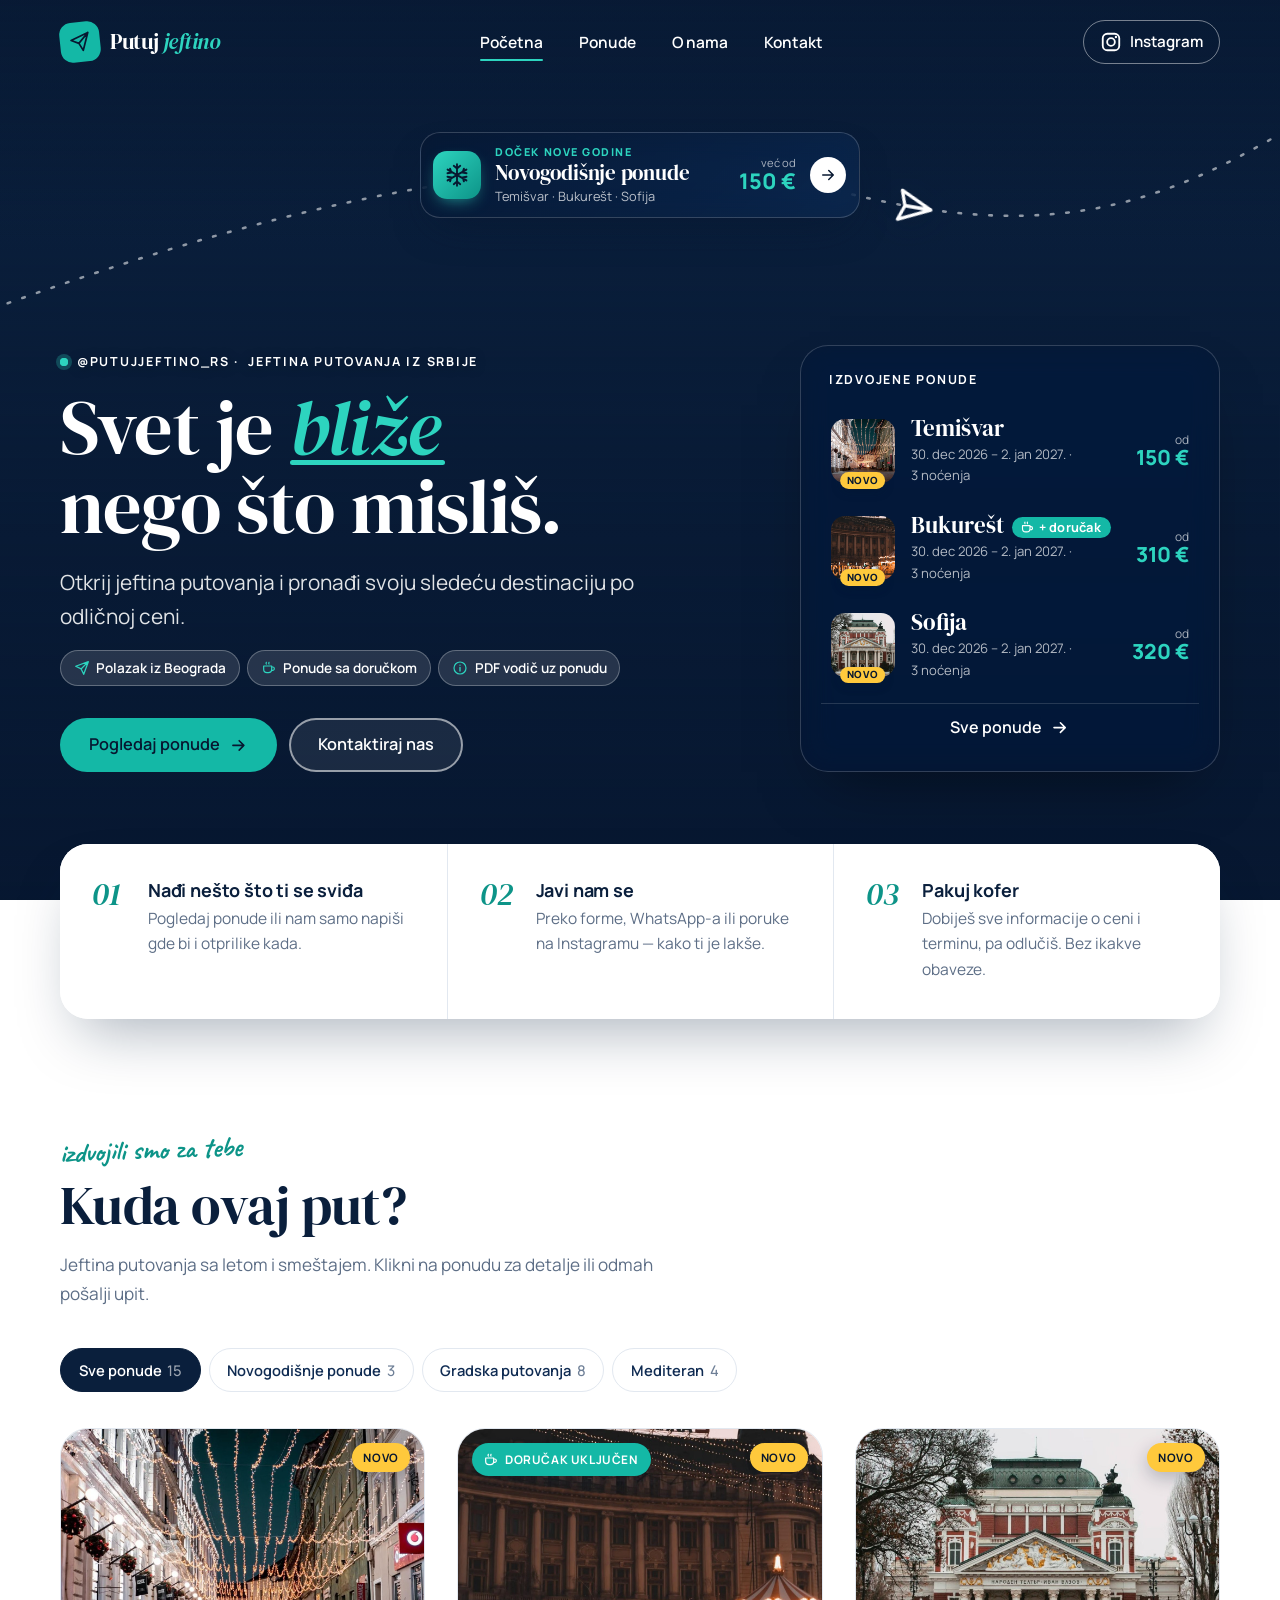
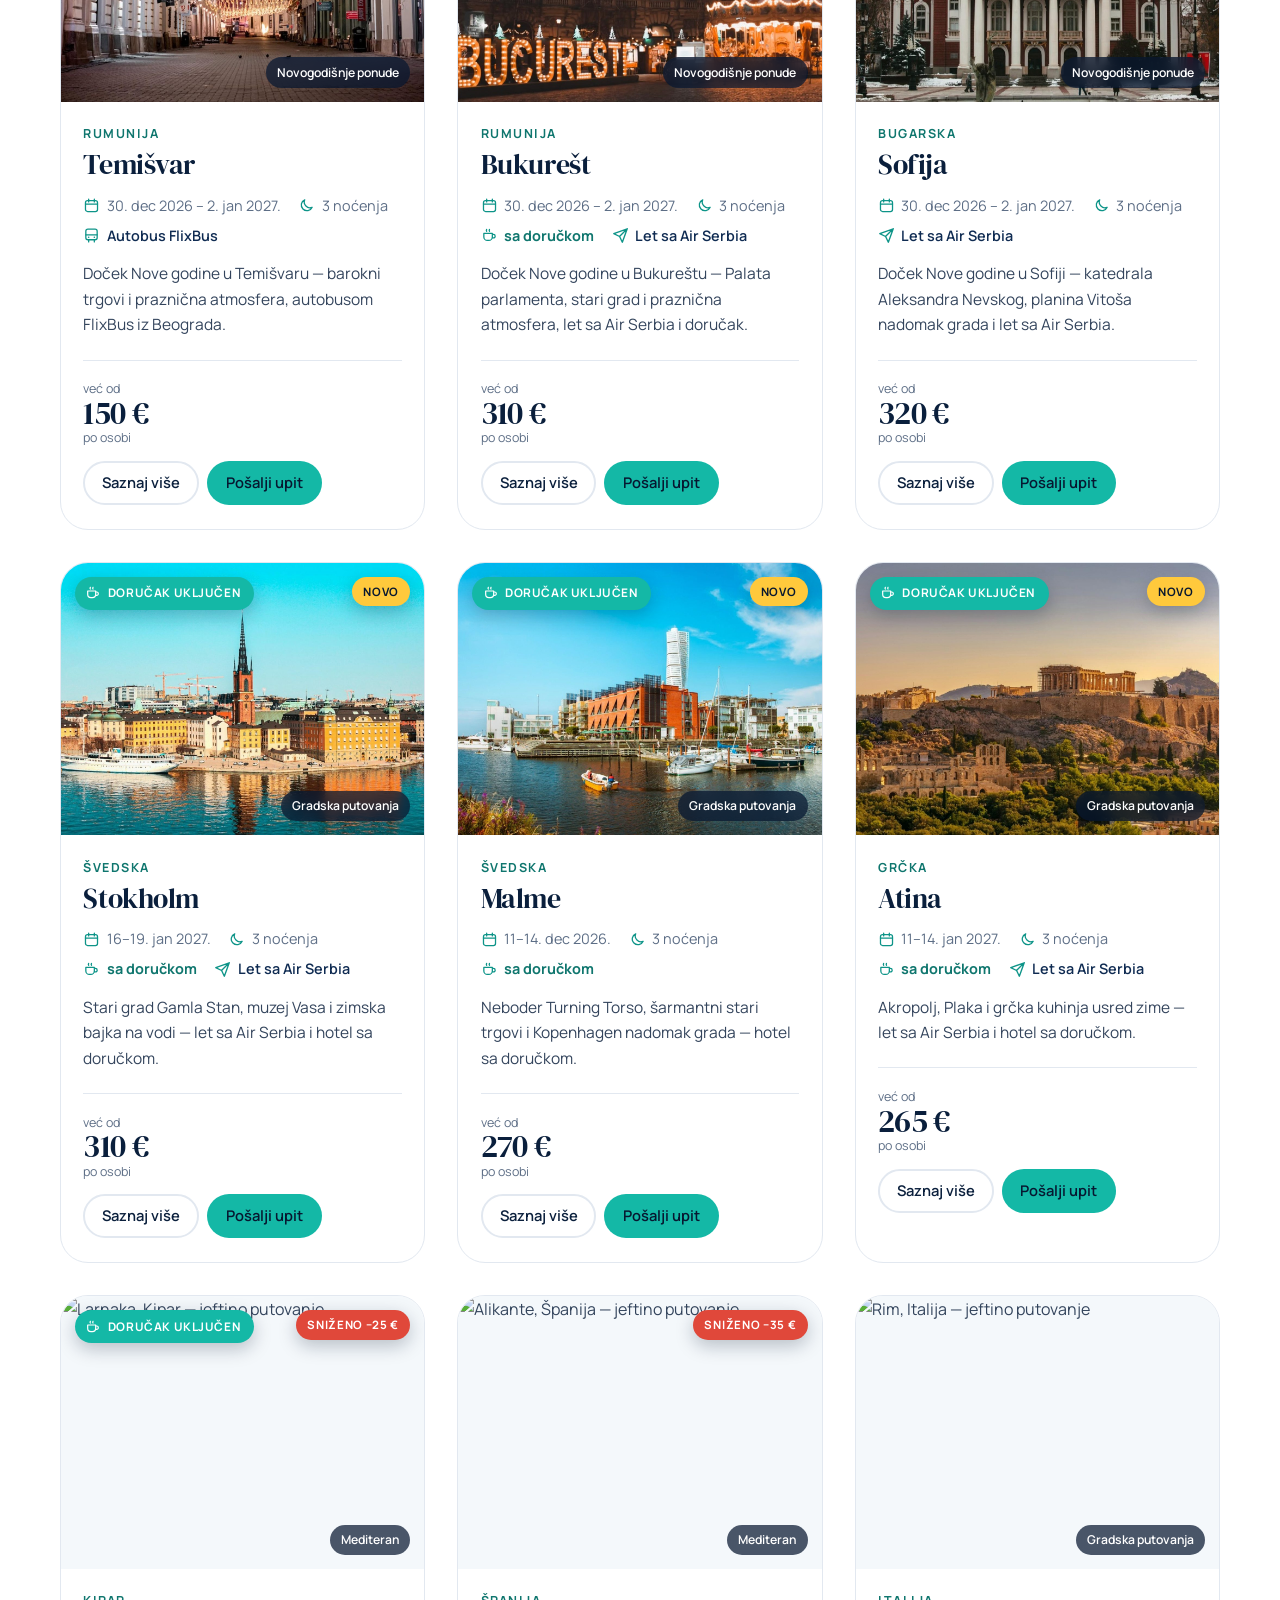
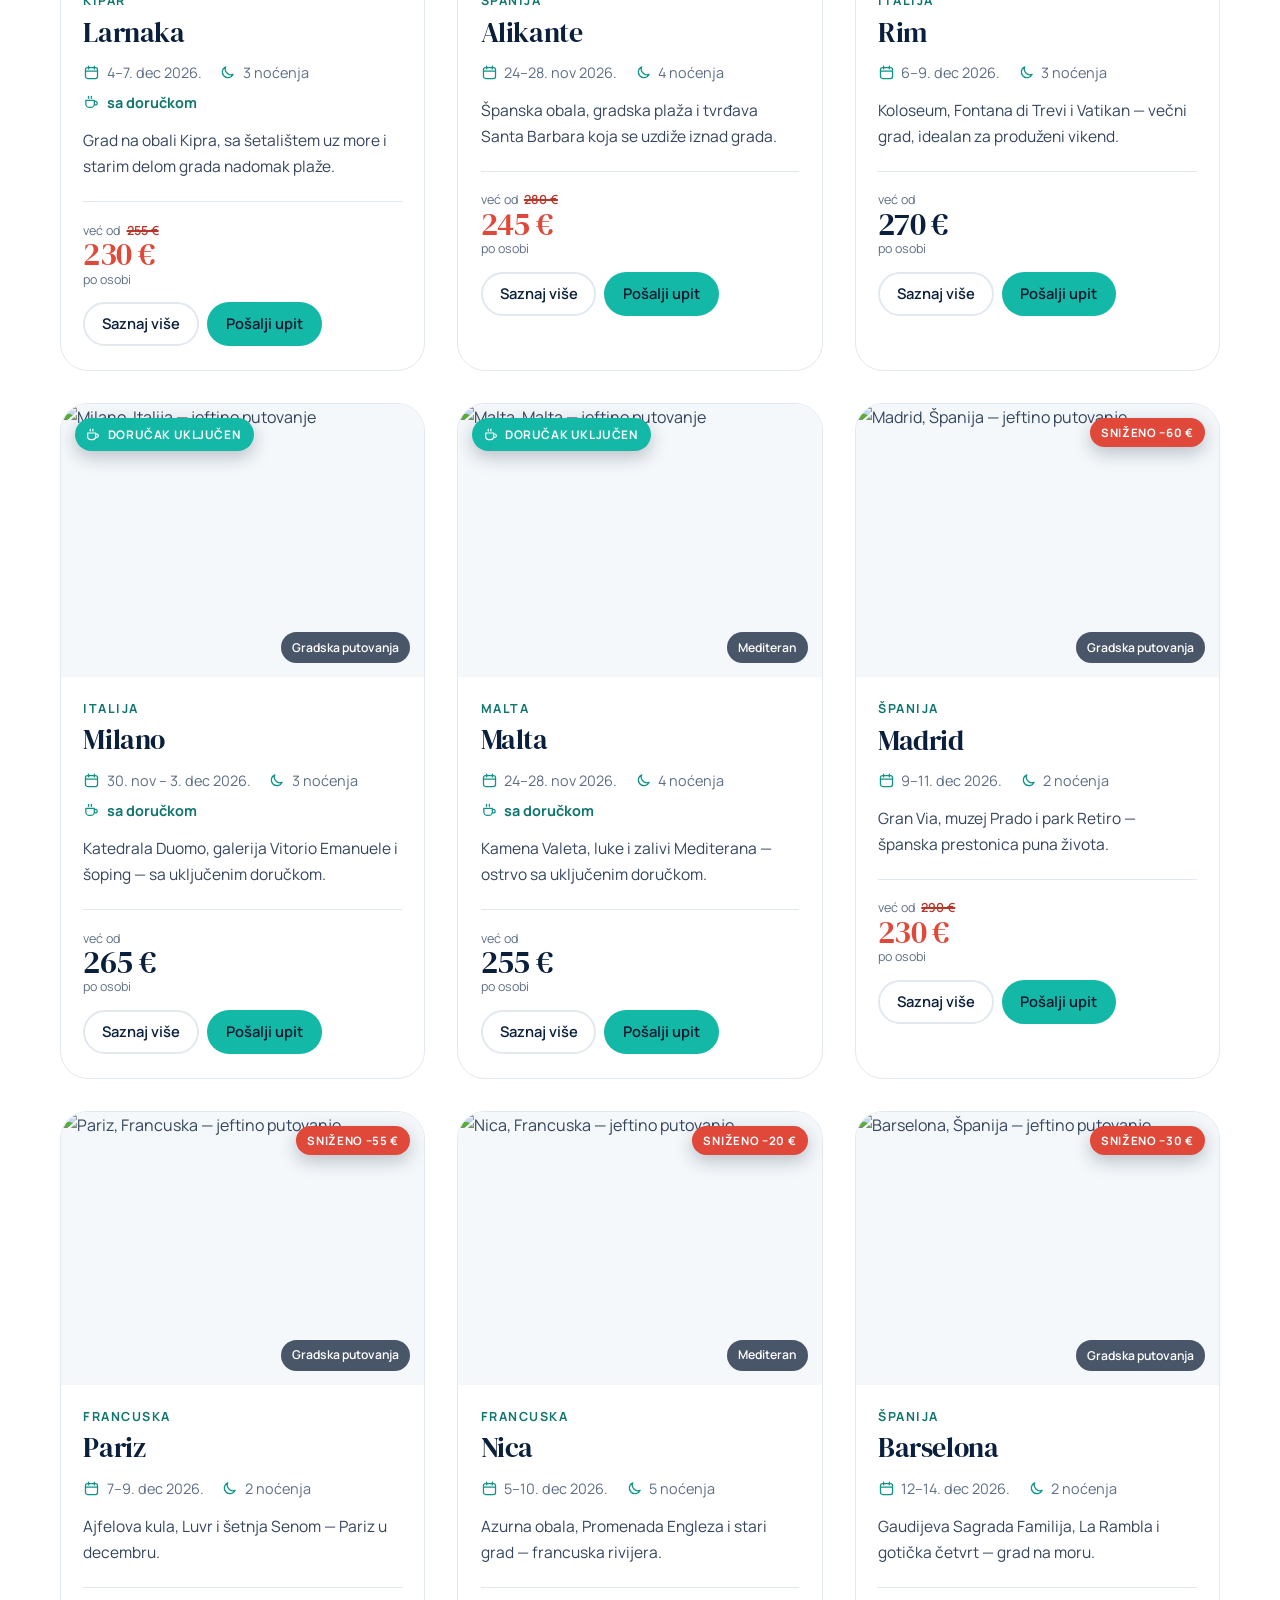
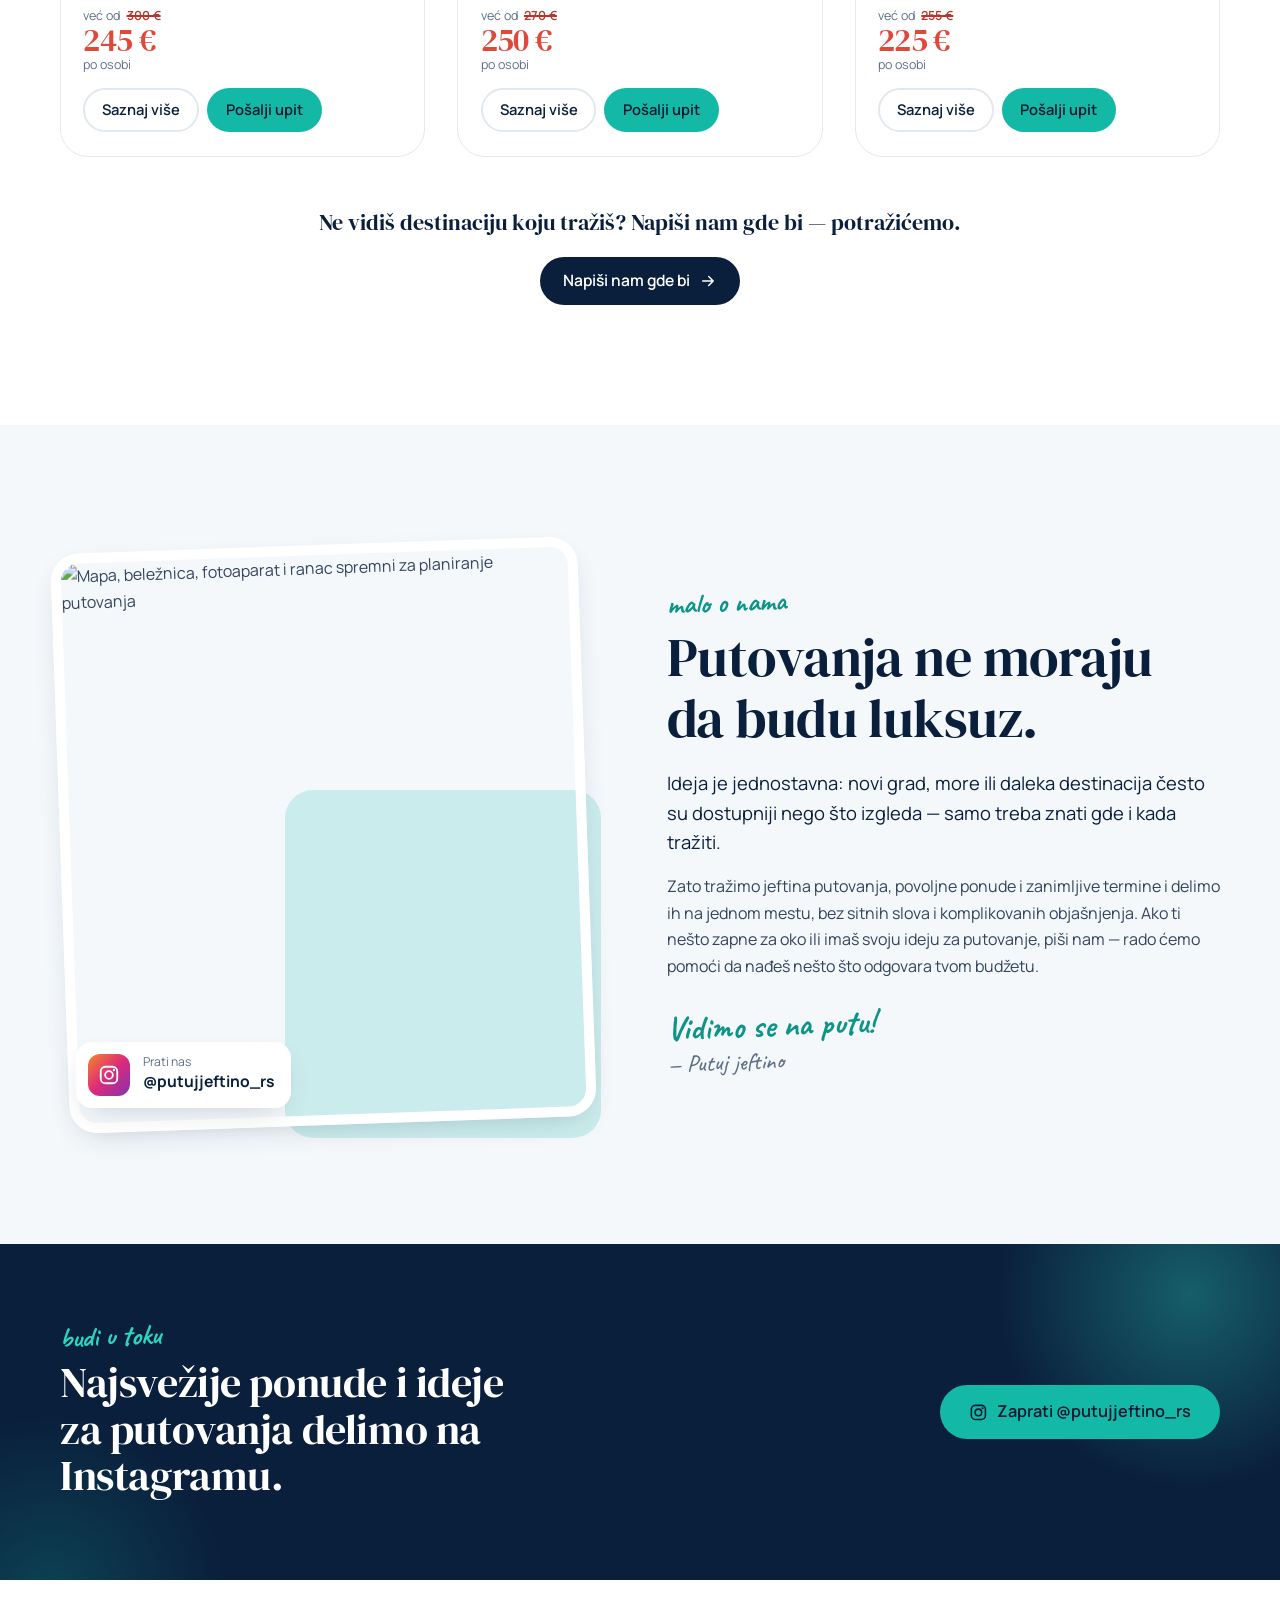
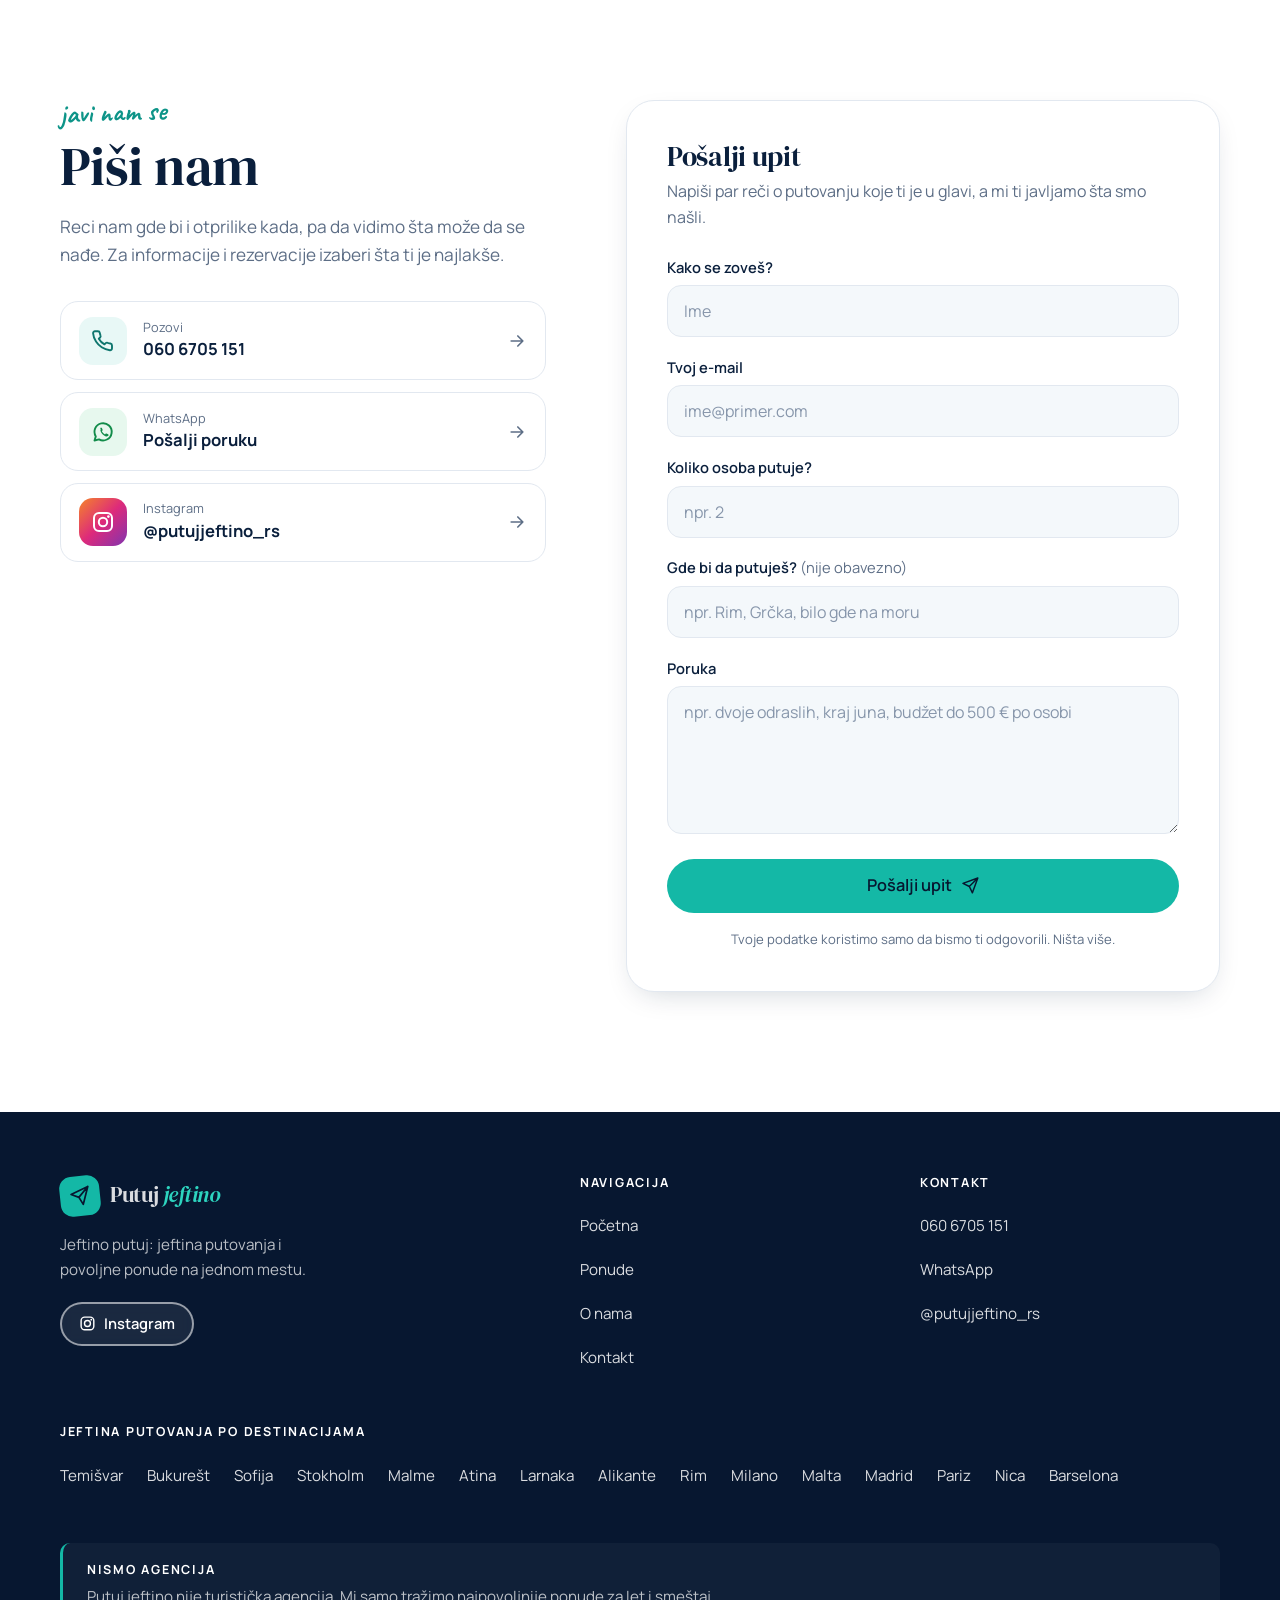
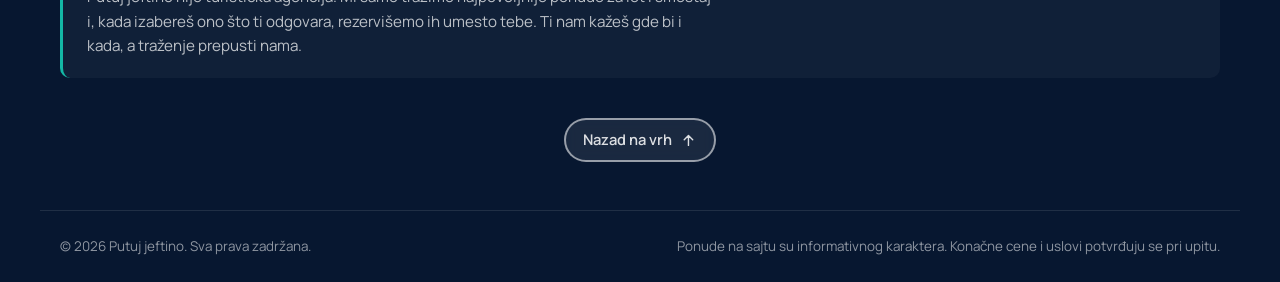
==== commit c006733a: "SEO: fraza „jeftino putuj“ u opisu, podacima za Google i podnožju" ====
--- a/index.html
+++ b/index.html
@@ -13,8 +13,8 @@
   <meta charset="utf-8">
   <meta name="viewport" content="width=device-width, initial-scale=1, viewport-fit=cover">
   <title>Jeftina putovanja iz Srbije | Putuj jeftino</title>
-  <meta name="description" content="Jeftina putovanja iz Srbije na jednom mestu: city break i odmor na moru sa avio kartom i smeštajem. Pogledaj ponude i pošalji upit preko WhatsApp-a.">
-  <meta name="keywords" content="jeftina putovanja, jeftina putovanja iz Srbije, povoljna putovanja, ponude za putovanja, city break, letovanje, putovanja iz Srbije, Putuj jeftino">
+  <meta name="description" content="Jeftino putuj iz Srbije: jeftina putovanja sa avio kartom i smeštajem, city break i odmor na moru. Pogledaj ponude i pošalji upit preko WhatsApp-a.">
+  <meta name="keywords" content="jeftina putovanja, jeftino putuj, jeftina putovanja iz Srbije, povoljna putovanja, ponude za putovanja, city break, letovanje, putovanja iz Srbije, Putuj jeftino">
   <meta name="robots" content="index, follow, max-image-preview:large">
   <meta name="theme-color" content="#0A1F3C">
   <meta name="format-detection" content="telephone=no">
@@ -25,7 +25,7 @@
   <meta property="og:locale" content="sr_RS">
   <meta property="og:site_name" content="Putuj jeftino">
   <meta property="og:title" content="Jeftina putovanja iz Srbije | Putuj jeftino">
-  <meta property="og:description" content="Svet je bliže nego što misliš. Jeftina putovanja sa avio kartom i smeštajem, za putnike iz Srbije.">
+  <meta property="og:description" content="Svet je bliže nego što misliš. Jeftino putuj — jeftina putovanja sa avio kartom i smeštajem, za putnike iz Srbije.">
   <meta property="og:url" content="https://putujjeftino.rs/">
   <meta property="og:image" content="https://putujjeftino.rs/images/og-putuj-jeftino.jpg">
   <meta property="og:image:width" content="1200">
@@ -34,7 +34,7 @@
   <meta property="og:image:alt" content="Putuj jeftino — povoljna putovanja iz Srbije. Svet je bliže nego što misliš.">
   <meta name="twitter:card" content="summary_large_image">
   <meta name="twitter:title" content="Jeftina putovanja iz Srbije | Putuj jeftino">
-  <meta name="twitter:description" content="Svet je bliže nego što misliš. Jeftina putovanja sa avio kartom i smeštajem, za putnike iz Srbije.">
+  <meta name="twitter:description" content="Svet je bliže nego što misliš. Jeftino putuj — jeftina putovanja sa avio kartom i smeštajem, za putnike iz Srbije.">
   <meta name="twitter:image" content="https://putujjeftino.rs/images/og-putuj-jeftino.jpg">
 
   <link rel="icon" href="favicon.svg" type="image/svg+xml">
@@ -72,6 +72,7 @@
         "@type": "Organization",
         "@id": "https://putujjeftino.rs/#organizacija",
         "name": "Putuj jeftino",
+        "alternateName": "Jeftino putuj",
         "url": "https://putujjeftino.rs/",
         "logo": "https://putujjeftino.rs/apple-touch-icon.png",
         "description": "Jeftina putovanja iz Srbije: tražimo najpovoljnije ponude za let i smeštaj i rezervišemo ih umesto tebe.",
@@ -83,7 +84,7 @@
         "@type": "WebSite",
         "@id": "https://putujjeftino.rs/#sajt",
         "name": "Putuj jeftino",
-        "alternateName": "Jeftina putovanja iz Srbije",
+        "alternateName": ["Jeftino putuj", "Jeftina putovanja iz Srbije"],
         "url": "https://putujjeftino.rs/",
         "inLanguage": "sr-Latn",
         "publisher": { "@id": "https://putujjeftino.rs/#organizacija" }
@@ -448,7 +449,7 @@
           <span class="logo-mark" aria-hidden="true"><svg><use href="#i-plane"/></svg></span>
           <span class="logo-text">Putuj <em>jeftino</em></span>
         </a>
-        <p>Jeftina putovanja i povoljne ponude na jednom mestu.</p>
+        <p>Jeftino putuj: jeftina putovanja i povoljne ponude na jednom mestu.</p>
         <a class="btn btn-outline-light btn-sm footer-ig" href="https://www.instagram.com/putujjeftino_rs/" target="_blank" rel="noopener" data-instagram-link>
           <svg aria-hidden="true"><use href="#i-instagram"/></svg> Instagram
         </a>
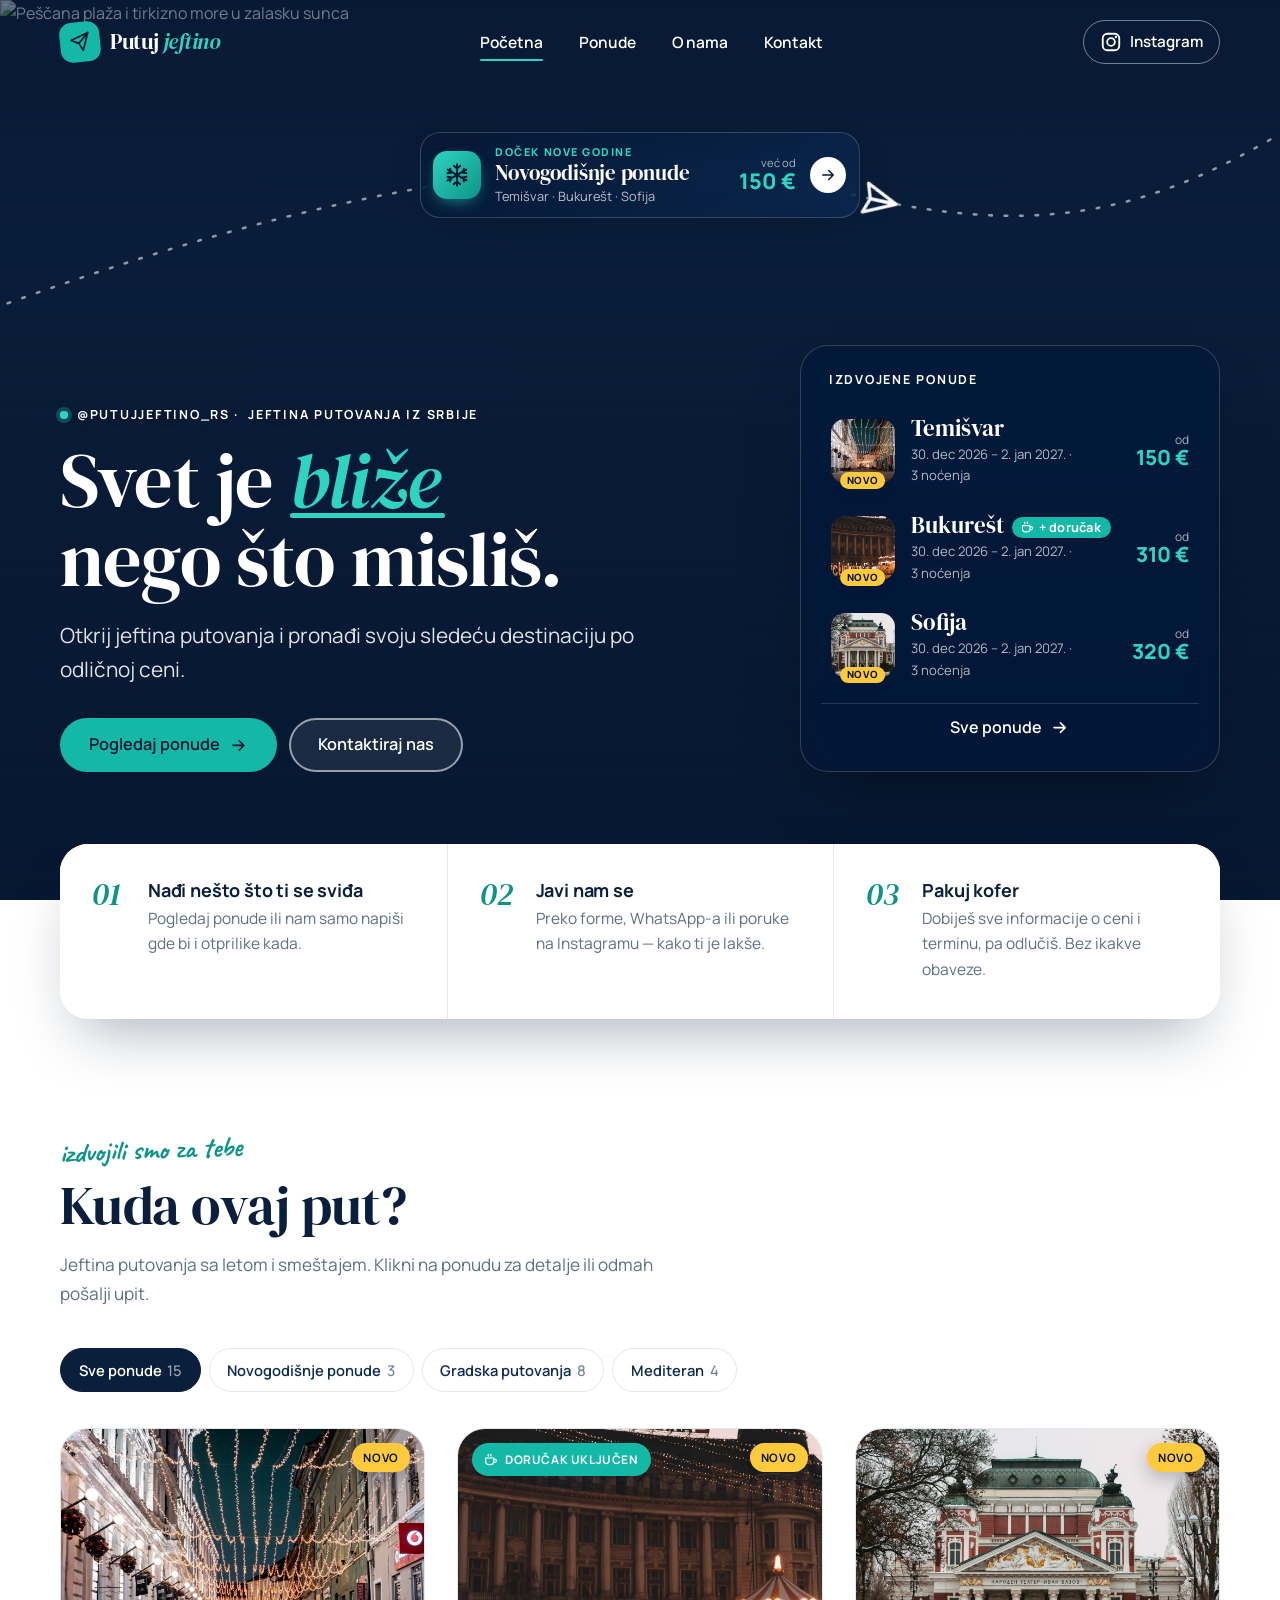
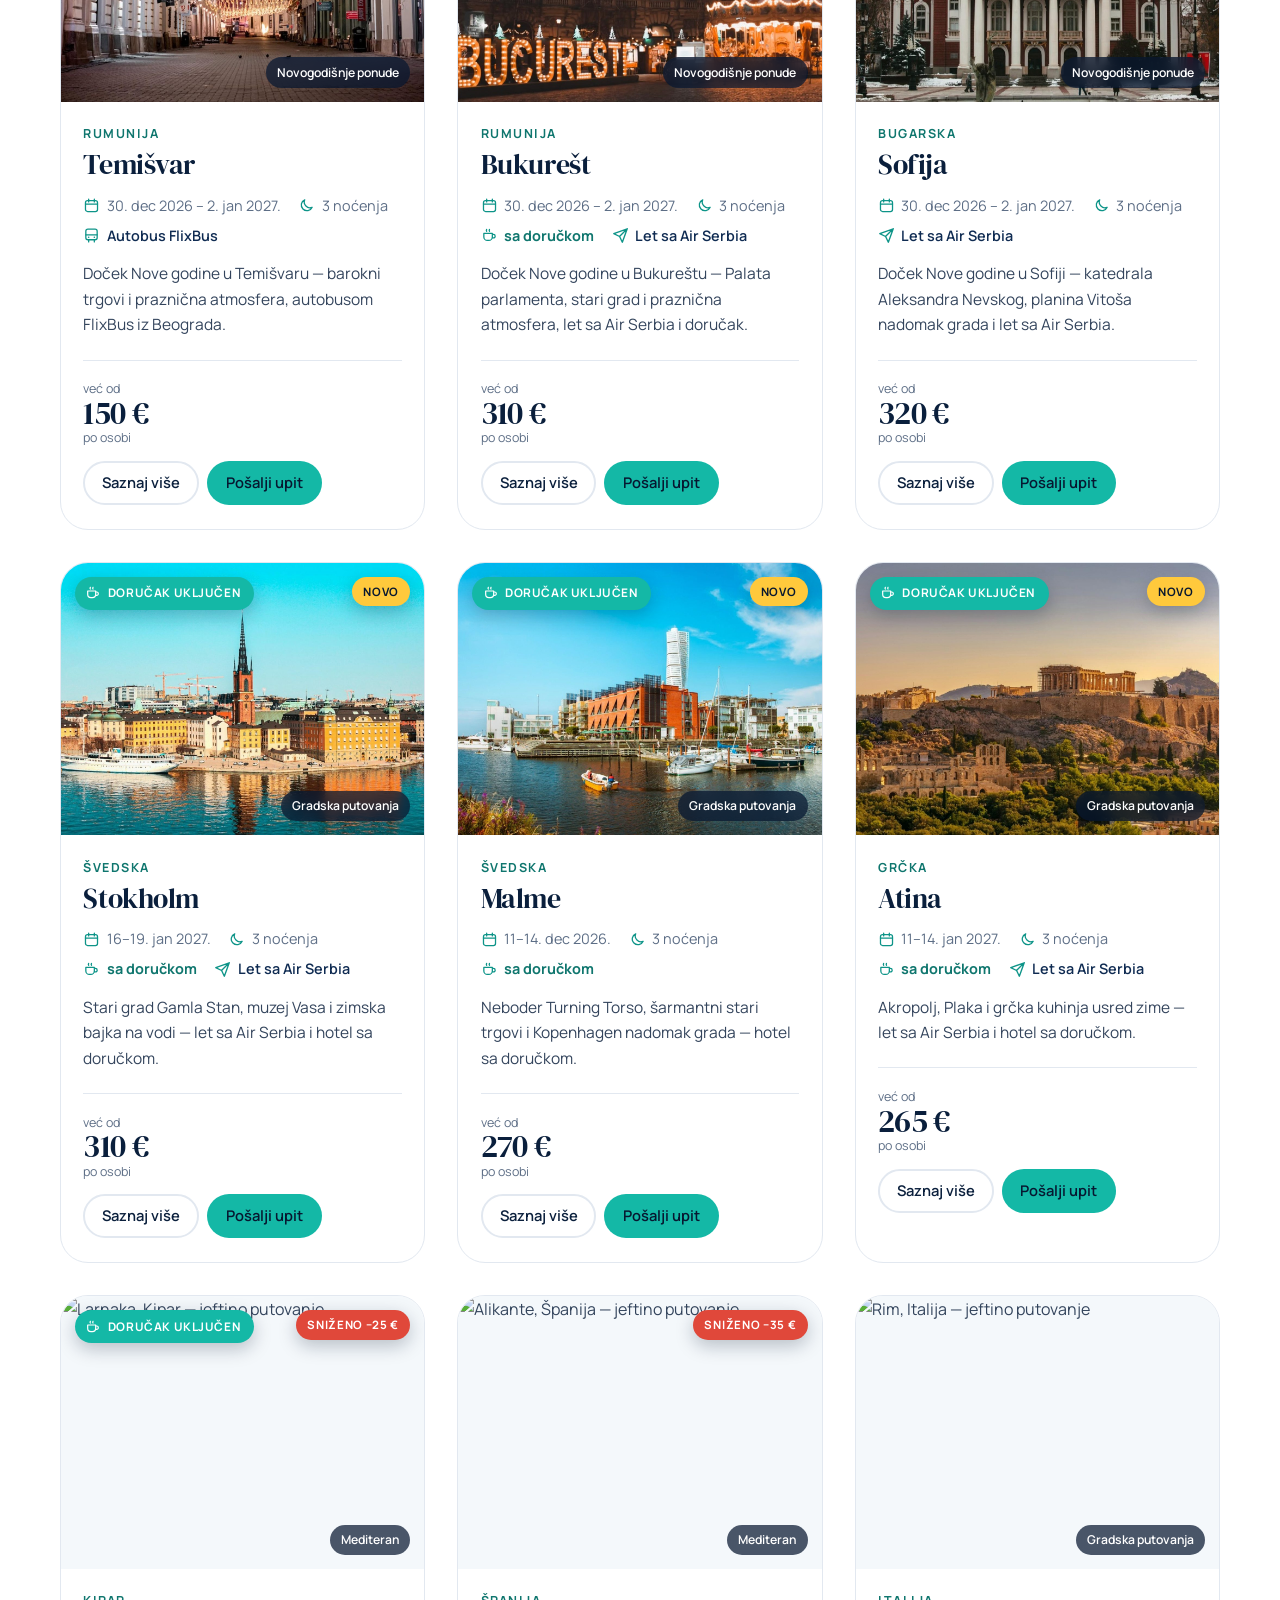
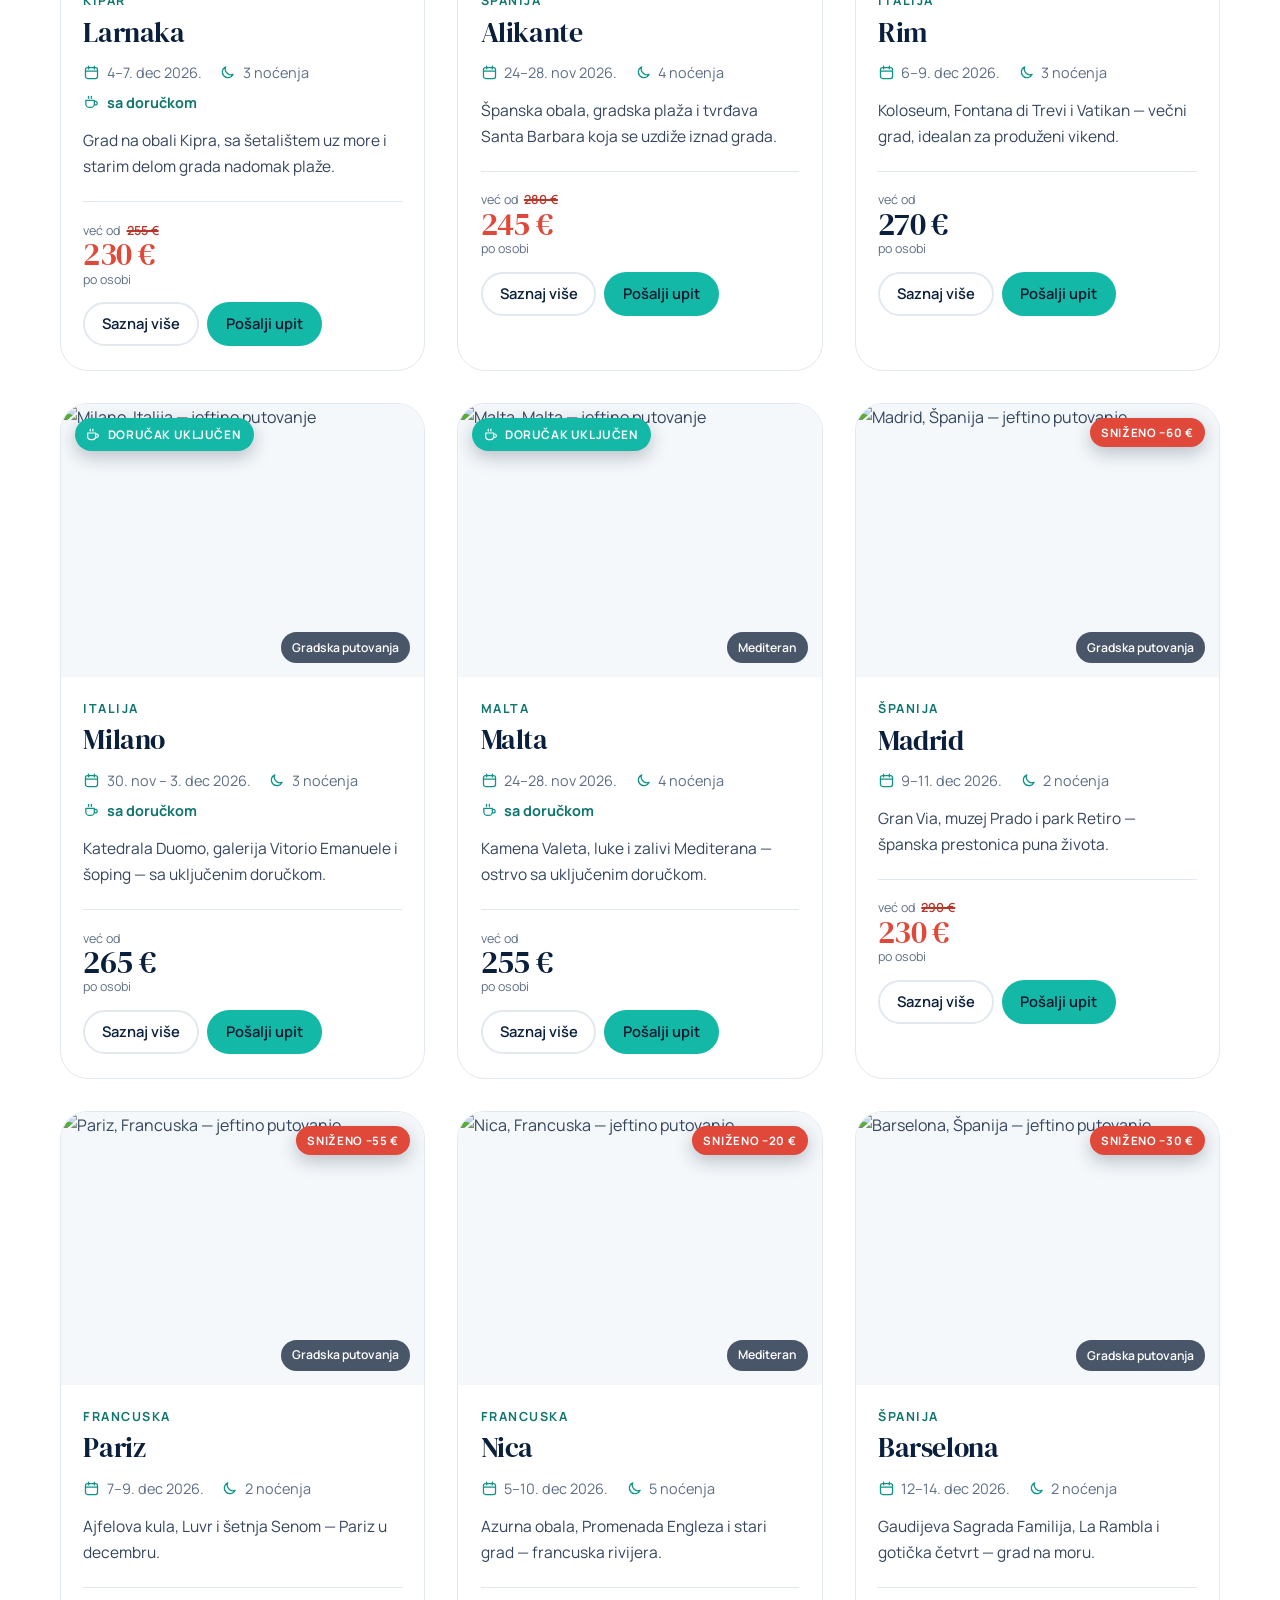
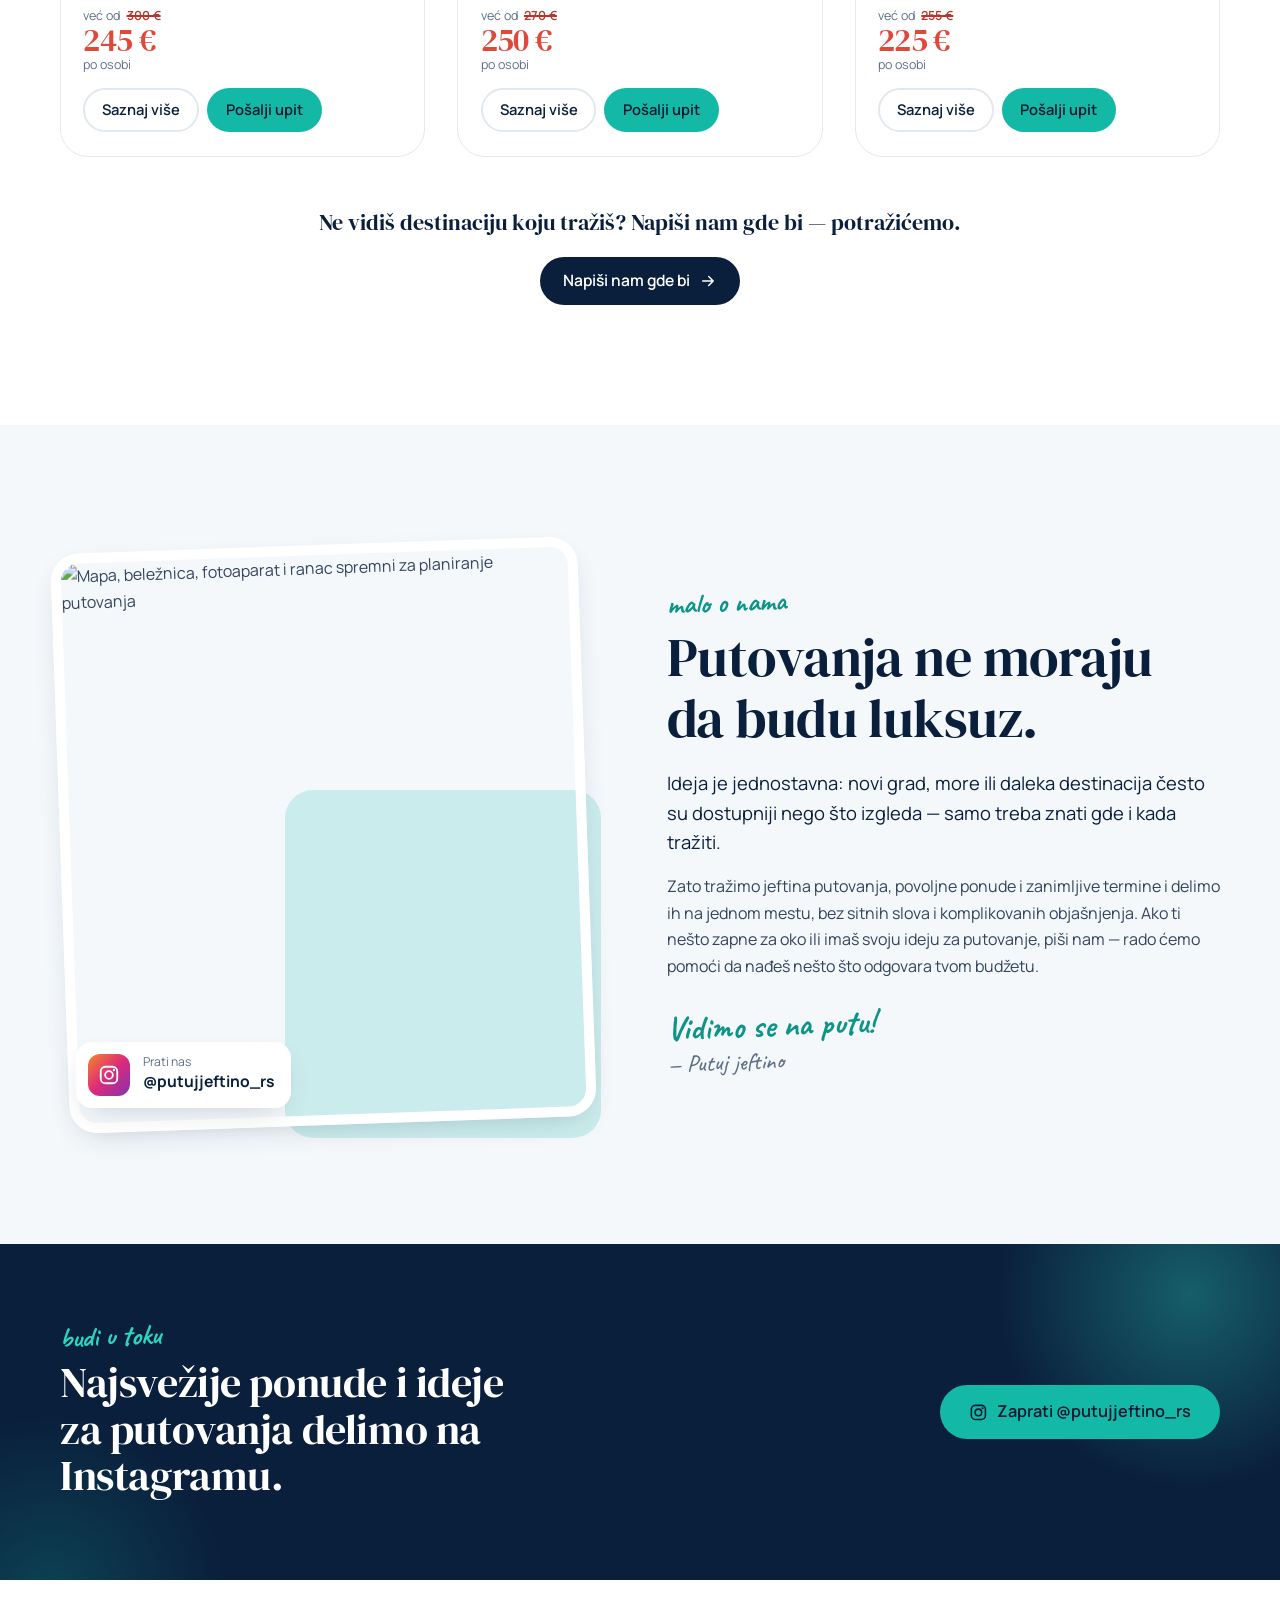
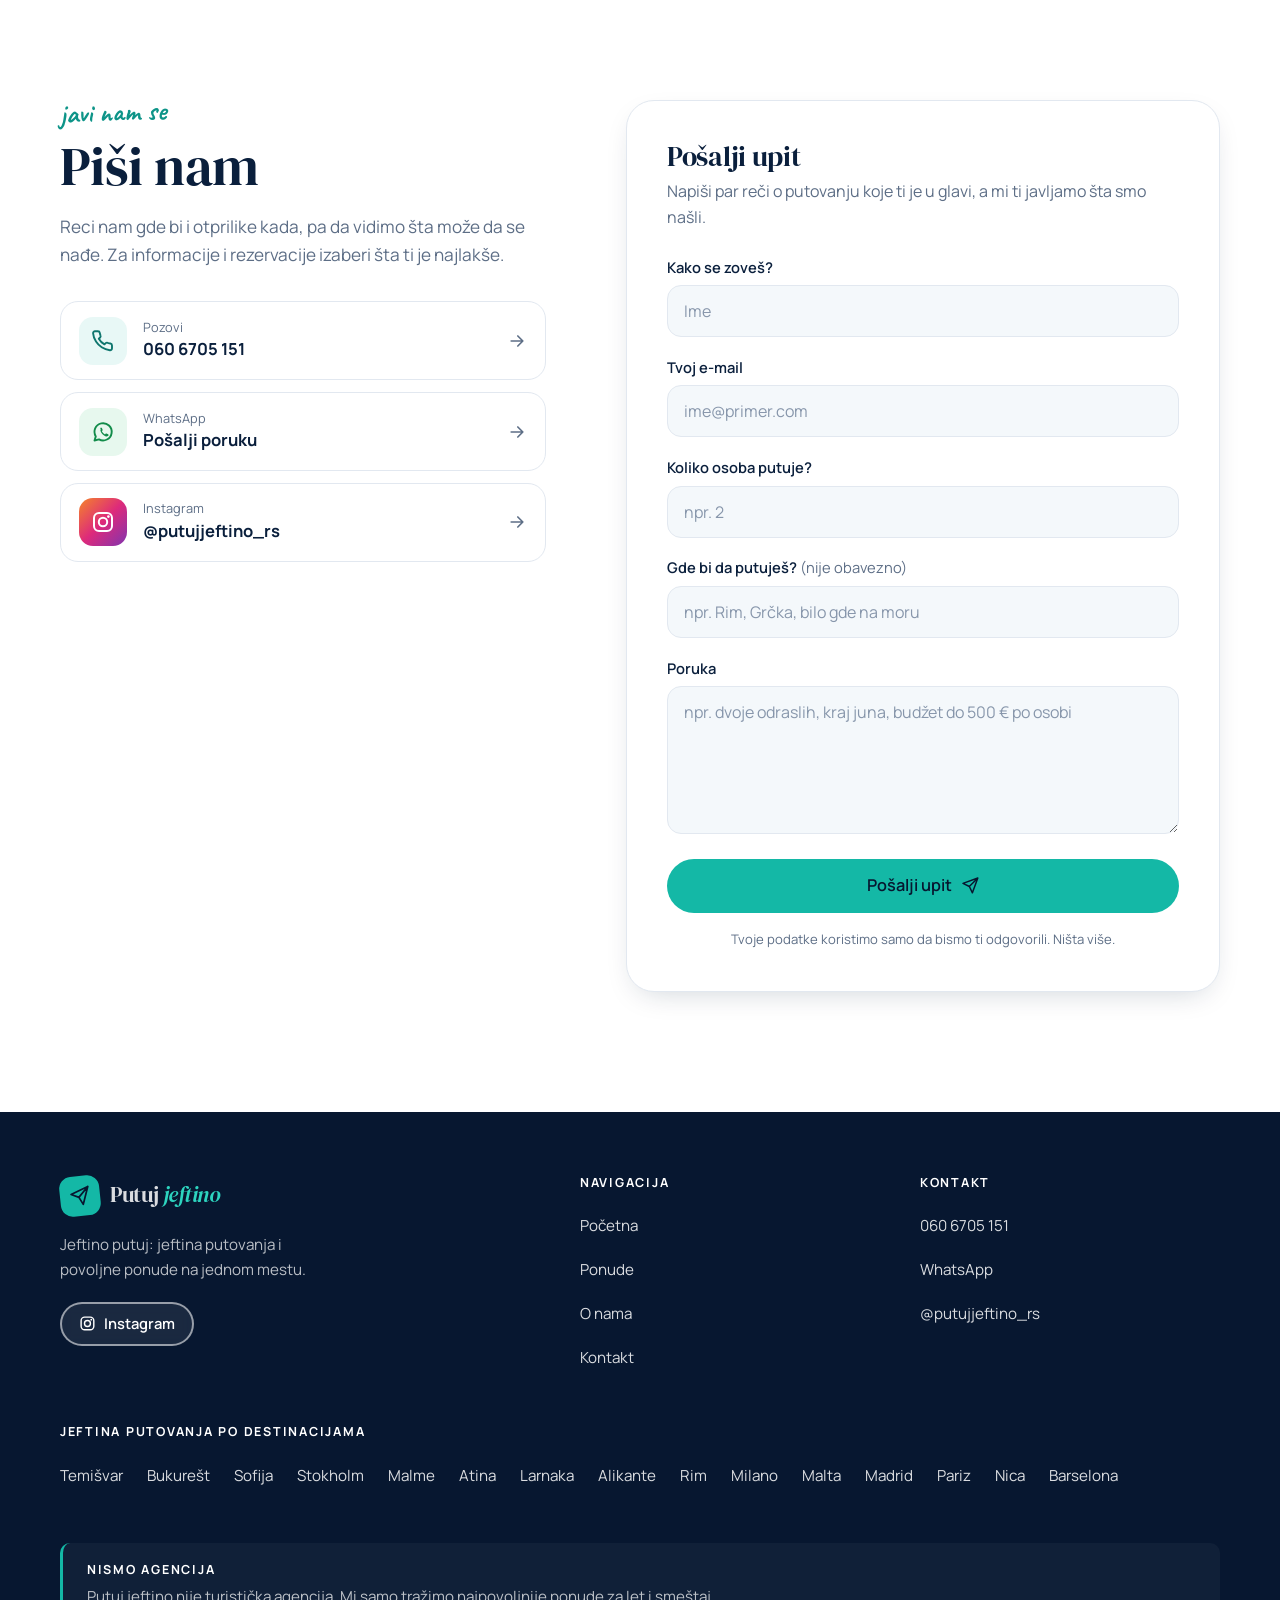
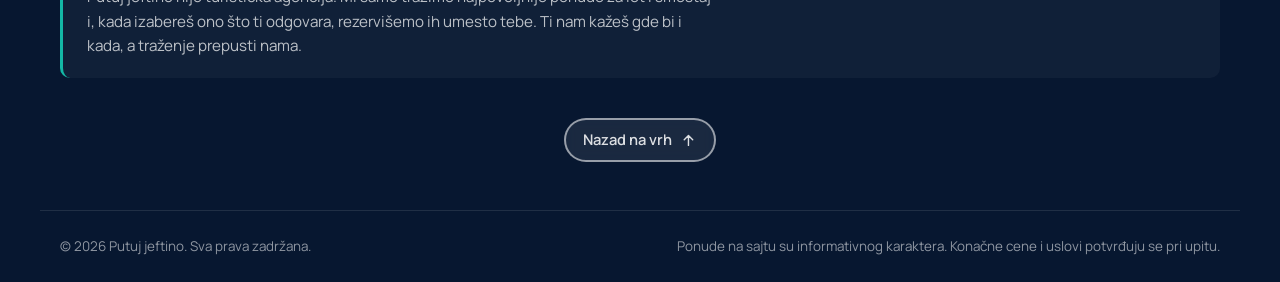
==== commit 1381aabf: "Telefon: bez ponude za prevod, dugmad dalje od dna ekrana, uklonjene oznake prednosti" ====
--- a/index.html
+++ b/index.html
@@ -1,5 +1,5 @@
 <!doctype html>
-<html lang="sr-Latn">
+<html lang="sr-Latn" translate="no">
 <head>
   <!-- Google tag -->
   <script async src="https://www.googletagmanager.com/gtag/js?id=G-X0HK73DYZZ"></script>
@@ -11,6 +11,7 @@
   </script>
   <!-- /Google tag -->
   <meta charset="utf-8">
+  <meta name="google" content="notranslate">
   <meta name="viewport" content="width=device-width, initial-scale=1, viewport-fit=cover">
   <title>Jeftina putovanja iz Srbije | Putuj jeftino</title>
   <meta name="description" content="Jeftino putuj iz Srbije: jeftina putovanja sa avio kartom i smeštajem, city break i odmor na moru. Pogledaj ponude i pošalji upit preko WhatsApp-a.">
@@ -241,11 +242,6 @@
           <div class="eyebrow eyebrow-light"><span class="dot" aria-hidden="true"></span> <span class="eyebrow-handle">@putujjeftino_rs ·</span> <h1 class="eyebrow-h1">jeftina putovanja iz Srbije</h1></div>
           <p class="hero-title" id="hero-naslov">Svet je <em>bliže</em> nego što misliš.</p>
           <p class="hero-sub">Otkrij jeftina putovanja i pronađi svoju sledeću destinaciju po odličnoj ceni.</p>
-          <ul class="hero-prednosti" aria-label="Prednosti">
-            <li><svg aria-hidden="true"><use href="#i-plane"/></svg>Polazak iz Beograda</li>
-            <li><svg aria-hidden="true"><use href="#i-cup"/></svg>Ponude sa doručkom</li>
-            <li><svg aria-hidden="true"><use href="#i-info"/></svg>PDF vodič uz ponudu</li>
-          </ul>
           <div class="hero-actions">
             <a class="btn btn-primary btn-lg" href="#ponude">Pogledaj ponude <svg aria-hidden="true"><use href="#i-arrow"/></svg></a>
             <a class="btn btn-outline-light btn-lg" href="#kontakt">Kontaktiraj nas</a>
--- a/styles.css
+++ b/styles.css
@@ -610,7 +610,7 @@
 @media (max-width: 599px) {
   .hero-actions .btn { flex: 1 1 100%; }
   .scroll-cue { display: none; }
-  .hero { padding-bottom: calc(2.5rem + env(safe-area-inset-bottom)); }
+  .hero { padding-bottom: calc(5.5rem + env(safe-area-inset-bottom)); }
 }
 @media (max-width: 459px) { .eyebrow-handle { display: none; } }
 @media (min-width: 900px) {
@@ -1757,22 +1757,6 @@
 }
 .hero-baner + .hero-text { margin-top: 2rem; }
 
-.hero-prednosti { display: flex; flex-wrap: wrap; gap: .45rem; margin: 1.1rem 0 0; padding: 0; list-style: none; }
-.hero-prednosti li {
-  display: inline-flex;
-  align-items: center;
-  gap: .4rem;
-  padding: .35rem .8rem;
-  border: 1px solid rgba(255, 255, 255, .28);
-  border-radius: 999px;
-  background: rgba(255, 255, 255, .12);
-  -webkit-backdrop-filter: blur(6px);
-  backdrop-filter: blur(6px);
-  color: #fff;
-  font-size: .85rem;
-  font-weight: 600;
-}
-.hero-prednosti svg { width: 16px; height: 16px; color: var(--teal-400); }
 
 @media (min-width: 1100px) {
   /* Baner po sredini cele uvodne slike, ispod njega naslov levo i panel desno */
